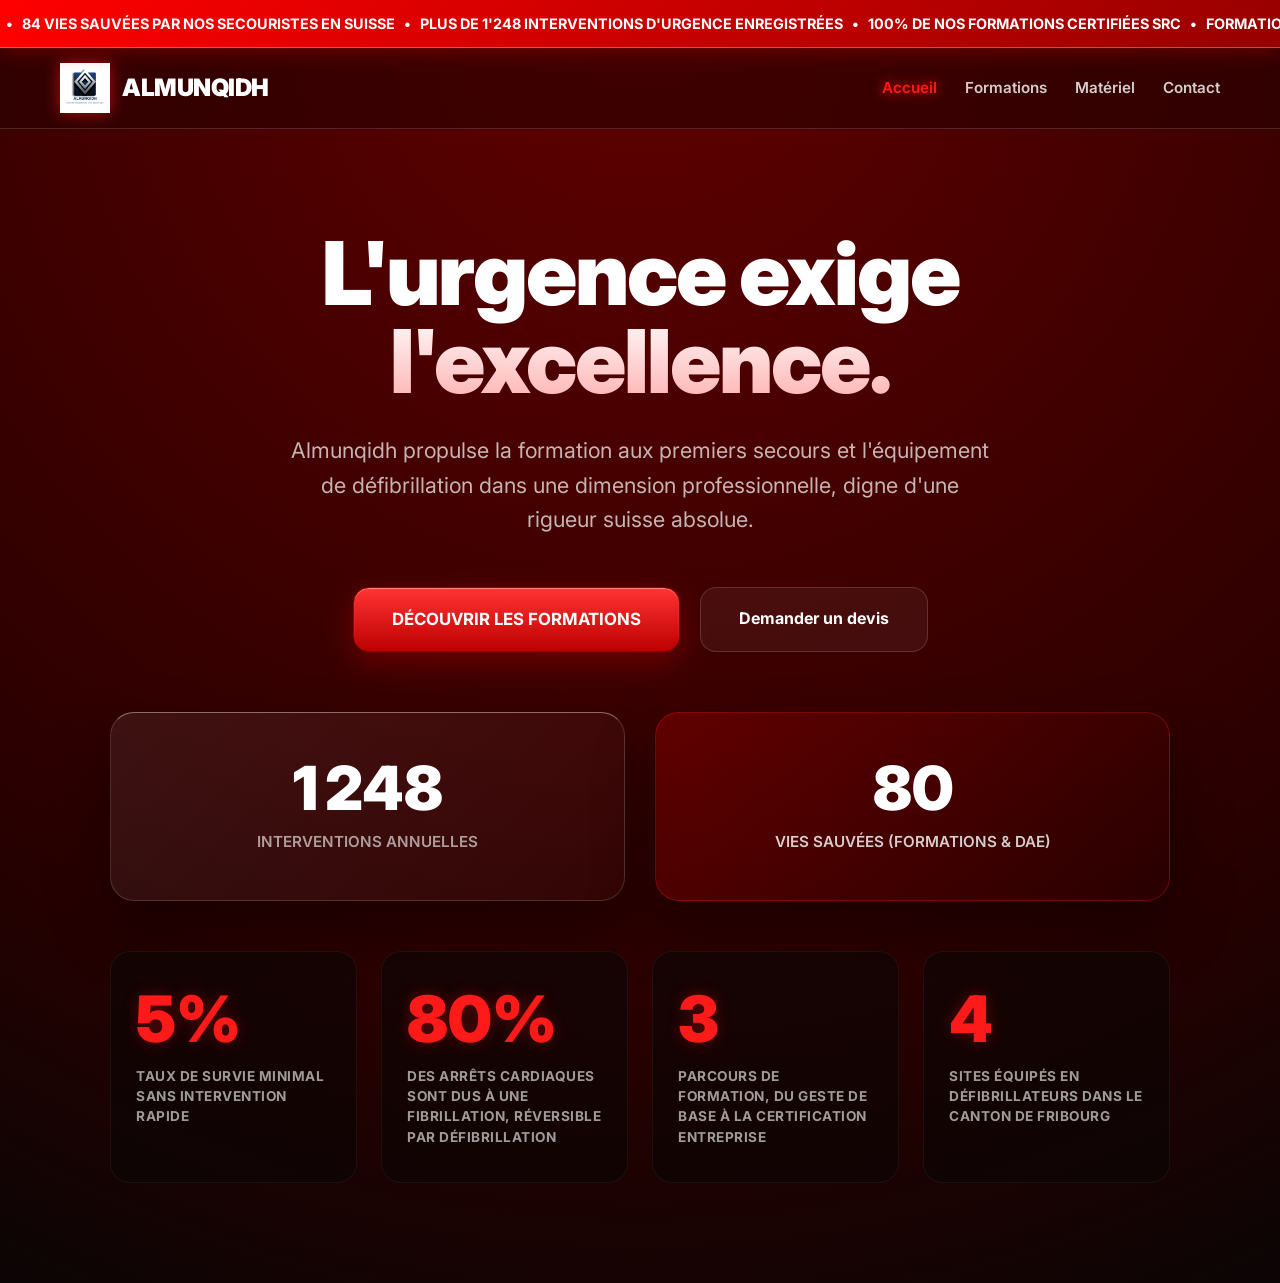
==== index.html @ 9008344b "Update index.html" ====
<!DOCTYPE html>
<html lang="fr">
<head>
    <meta charset="UTF-8">
    <meta name="viewport" content="width=device-width, initial-scale=1.0">
    <title>Almunqidh | Urgences & Premiers Secours Suisse</title>
    <style>
        @import url('https://fonts.googleapis.com/css2?family=Inter:wght@400;600;700;900&display=swap');
        
        :root { 
            --rouge-sang: #BC0000; 
            --rouge-brillant: #FF1A1A;
            --bordeaux-profond: #2A0000;
            --noir-obsidienne: #0B0505; 
            --blanc: #FFFFFF; 
            --glass-white: rgba(255, 255, 255, 0.08);
            --glass-border: rgba(255, 255, 255, 0.15);
            --radius: 24px;
        }
        
        * { box-sizing: border-box; margin: 0; padding: 0; }
        
        body { 
            font-family: 'Inter', sans-serif; 
            color: var(--blanc); 
            background: radial-gradient(circle at 50% 0%, #610000 0%, var(--bordeaux-profond) 70%, var(--noir-obsidienne) 100%);
            line-height: 1.6; 
            min-height: 100vh;
        }
        
        a { color: inherit; text-decoration: none; transition: all 0.3s ease; }
        
        /* 1. Bande Défilante */
        .news-banner { 
            background: linear-gradient(135deg, #FF0000 0%, #990000 50%, #FF0000 100%);
            background-size: 200% auto;
            animation: shine 4s linear infinite;
            color: white; 
            padding: 12px 0; 
            overflow: hidden; 
            white-space: nowrap; 
            font-weight: 700; 
            font-size: 0.9rem; 
            border-bottom: 1px solid rgba(255,255,255,0.3);
            box-shadow: 0 4px 20px rgba(188, 0, 0, 0.4);
            position: relative;
            z-index: 1000;
        }
        .marquee { display: inline-block; animation: marquee 25s linear infinite; }
        @keyframes marquee { 0% { transform: translate(0, 0); } 100% { transform: translate(-50%, 0); } }
        @keyframes shine { 0% { background-position: 0% 50%; } 50% { background-position: 100% 50%; } 100% { background-position: 0% 50%; } }

        /* 2. Barre de Navigation */
        .header { 
            background: rgba(42, 0, 0, 0.6); 
            backdrop-filter: blur(20px); 
            -webkit-backdrop-filter: blur(20px); 
            position: sticky; 
            top: 0; 
            z-index: 999; 
            border-bottom: 1px solid var(--glass-border); 
        }
        .nav-container { padding: 15px 20px; display: flex; justify-content: space-between; align-items: center; max-width: 1200px; margin: 0 auto; width: 100%; }
        .brand-link { display: flex; align-items: center; gap: 12px; }
        .logo-img { height: 50px; width: auto; object-fit: contain; filter: drop-shadow(0 0 8px rgba(255,26,26,0.6)); }
        .logo-text { font-weight: 900; font-size: 1.5rem; letter-spacing: -0.5px; }
        
        .nav-links { display: flex; align-items: center; }
        .nav-links a { margin-left: 28px; font-weight: 600; font-size: 0.95rem; color: rgba(255,255,255,0.8); }
        .nav-links a:hover { color: var(--rouge-brillant); text-shadow: 0 0 10px var(--rouge-brillant); }
        .active-link { color: var(--rouge-brillant) !important; text-shadow: 0 0 12px var(--rouge-brillant); }

        /* Hamburger Mobile */
        .hamburger { display: none; background: none; border: none; cursor: pointer; padding: 5px; z-index: 1001; }
        .hamburger span { display: block; width: 24px; height: 3px; background: var(--blanc); margin: 4px 0; transition: 0.3s; border-radius: 2px; }

        /* Menu Mobile */
        .mobile-menu { display: none; position: fixed; top: 0; left: 0; width: 100%; height: 100vh; background: linear-gradient(to bottom, var(--bordeaux-profond), var(--noir-obsidienne)); z-index: 998; padding: 140px 40px; flex-direction: column; gap: 28px; opacity: 0; transform: scale(0.95); transition: all 0.4s cubic-bezier(0.16, 1, 0.3, 1); }
        .mobile-menu.open { display: flex; opacity: 1; transform: scale(1); }
        .mobile-menu a { font-size: 2rem; font-weight: 800; }

        .hamburger.open span:nth-child(1) { transform: rotate(45deg) translate(5px, 5px); }
        .hamburger.open span:nth-child(2) { opacity: 0; }
        .hamburger.open span:nth-child(3) { transform: rotate(-45deg) translate(5px, -5px); }
        
        /* 3. Hero Section */
        .hero { text-align: center; padding: 100px 20px 60px 20px; max-width: 1200px; margin: 0 auto; }
        .hero h1 { font-size: clamp(3rem, 8vw, 5.5rem); font-weight: 900; line-height: 1; letter-spacing: -2px; margin-bottom: 28px; }
        .hero h1 span { background: linear-gradient(to bottom, #FFF, #FFAAAA); -webkit-background-clip: text; -webkit-text-fill-color: transparent; }
        .hero p { font-size: 1.35rem; color: rgba(255,255,255,0.7); max-width: 700px; margin: 0 auto 50px auto; }
        
        /* 4. Grille de données & d'impact */
        .stats-main { display: grid; grid-template-columns: repeat(auto-fit, minmax(280px, 1fr)); gap: 30px; max-width: 1100px; margin: 0 auto 50px auto; padding: 0 20px; }
        .stat-card-main { 
            background: linear-gradient(135deg, rgba(255,255,255,0.07) 0%, rgba(255,255,255,0.02) 100%);
            border: 1px solid var(--glass-border); border-top: 1px solid rgba(255,255,255,0.4);
            padding: 45px; border-radius: var(--radius); text-align: center; box-shadow: 0 30px 60px rgba(0,0,0,0.4);
        }
        .card-alert { background: linear-gradient(135deg, rgba(188,0,0,0.3) 0%, rgba(42,0,0,0.4) 100%); border-color: rgba(255,26,26,0.3); }
        .stat-card-main h3 { font-size: 3.8rem; font-weight: 900; line-height: 1; margin-bottom: 12px; }

        /* 5. NOUVELLE GRILLE SCIENTIFIQUE (Inspirée de ta capture d'écran) */
        .data-grid-section { max-width: 1100px; margin: 0 auto 100px auto; padding: 0 20px; }
        .data-grid { display: grid; grid-template-columns: repeat(auto-fit, minmax(220px, 1fr)); gap: 24px; }
        .data-card { 
            background: rgba(11, 5, 5, 0.6); border: 1px solid rgba(255, 255, 255, 0.05); 
            padding: 35px 25px; border-radius: 20px; transition: transform 0.3s ease;
        }
        .data-card:hover { transform: translateY(-4px); border-color: rgba(188, 0, 0, 0.3); }
        .data-num { font-size: 4rem; font-weight: 900; color: var(--rouge-brillant); line-height: 1; margin-bottom: 15px; text-shadow: 0 0 15px rgba(255,26,26,0.3); }
        .data-desc { font-size: 0.85rem; font-weight: 700; color: rgba(255,255,255,0.6); text-transform: uppercase; letter-spacing: 0.5px; line-height: 1.5; }

        /* 6. Boutons */
        .btn-group { display: flex; gap: 20px; justify-content: center; flex-wrap: wrap; }
        .cta-btn { 
            background: linear-gradient(180deg, #FF3333 0%, #BD0000 100%);
            color: white; padding: 18px 38px; border-radius: 16px; font-weight: 700; font-size: 1.05rem;
            box-shadow: 0 10px 30px rgba(188,0,0,0.4), inset 0 1px 1px rgba(255,255,255,0.4); border: 1px solid #990000; text-transform: uppercase;
        }
        .cta-btn:hover { transform: translateY(-3px); box-shadow: 0 15px 40px rgba(255,26,26,0.6); filter: brightness(1.1); }
        .secondary-btn { background: rgba(255, 255, 255, 0.05); color: var(--blanc); padding: 18px 38px; border-radius: 16px; font-weight: 700; border: 1px solid var(--glass-border); }
        .secondary-btn:hover { background: rgba(255,255,255,0.15); transform: translateY(-3px); }

        @media (max-width: 768px) {
            .nav-links { display: none; } .hamburger { display: block; }
            .stats-main { grid-template-columns: 1fr; } .data-grid { grid-template-columns: 1fr; }
        }
    </style>
</head>
<body>

    <div class="news-banner">
        <div class="marquee">
            &nbsp; • &nbsp; 84 VIES SAUVÉES PAR NOS SECOURISTES EN SUISSE &nbsp; • &nbsp; PLUS DE 1'248 INTERVENTIONS D'URGENCE ENREGISTRÉES &nbsp; • &nbsp; 100% DE NOS FORMATIONS CERTIFIÉES SRC &nbsp; • &nbsp; FORMATIONS ENTREPRISES SUR-MESURE &nbsp; • &nbsp; 
        </div>
    </div>

    <header class="header">
        <div class="nav-container">
            <a href="index.html" class="brand-link">
                <img src="logo.png" alt="Logo Almunqidh" class="logo-img">
                <span class="logo-text">ALMUNQIDH</span>
            </a>
            <nav class="nav-links">
                <a href="index.html" class="active-link">Accueil</a>
                <a href="formations.html">Formations</a>
                <a href="materiel.html">Matériel</a>
                <a href="contact.html">Contact</a>
            </nav>
            <button class="hamburger" id="hamburger-btn"><span></span><span></span><span></span></button>
        </div>
    </header>

    <div class="mobile-menu" id="mobile-menu-container">
        <a href="index.html" class="active-link">Accueil</a>
        <a href="formations.html">Formations</a>
        <a href="materiel.html">Matériel</a>
        <a href="contact.html">Contact</a>
    </div>

    <main>
        <section class="hero">
            <h1>L'urgence exige<br><span>l'excellence.</span></h1>
            <p>Almunqidh propulse la formation aux premiers secours et l'équipement de défibrillation dans une dimension professionnelle, digne d'une rigueur suisse absolue.</p>
            <div class="btn-group">
                <a href="formations.html" class="cta-btn">Découvrir les formations</a>
                <a href="contact.html" class="secondary-btn">Demander un devis</a>
            </div>
        </section>

        <!-- COMPTEURS DYNAMIQUE -->
        <section class="stats-main">
            <div class="stat-card-main">
                <h3 id="accidents">0</h3>
                <p style="color: rgba(255,255,255,0.6); font-size: 0.95rem; font-weight: 600; text-transform: uppercase;">Interventions annuelles</p>
            </div>
            <div class="stat-card-main card-alert">
                <h3 id="vies">0</h3>
                <p style="color: rgba(255,255,255,0.8); font-size: 0.95rem; font-weight: 600; text-transform: uppercase;">Vies sauvées (Formations & DAE)</p>
            </div>
        </section>

        <!-- LE BLOC ISSU DE TA CAPTURE (STATISTIQUES CHOC MÉDICALES) -->
        <section class="data-grid-section">
            <div class="data-grid">
                <div class="data-card">
                    <div class="data-num">5%</div>
                    <div class="data-desc">Taux de survie minimal sans intervention rapide</div>
                </div>
                <div class="data-card">
                    <div class="data-num">80%</div>
                    <div class="data-desc">Des arrêts cardiaques sont dus à une fibrillation, réversible par défibrillation</div>
                </div>
                <div class="data-card">
                    <div class="data-num">3</div>
                    <div class="data-desc">Parcours de formation, du geste de base à la certification entreprise</div>
                </div>
                <div class="data-card">
                    <div class="data-num">4</div>
                    <div class="data-desc">Sites équipés en défibrillateurs dans le canton de Fribourg</div>
                </div>
            </div>
        </section>
    </main>

    <script>
        const hamburgerBtn = document.getElementById('hamburger-btn');
        const mobileMenu = document.getElementById('mobile-menu-container');
        hamburgerBtn.addEventListener('click', () => {
            hamburgerBtn.classList.toggle('open'); mobileMenu.classList.toggle('open');
        });

        function animer(id, max) {
            let n = 0; let el = document.getElementById(id);
            let interval = setInterval(() => {
                n += Math.max(1, Math.floor(max / 40));
                if(n >= max) { n = max; clearInterval(interval); }
                el.innerText = n.toLocaleString('fr-CH');
            }, 35);
        }
        window.addEventListener('load', () => { animer('accidents', 1248); animer('vies', 84); });
    </script>
</body>
</html>
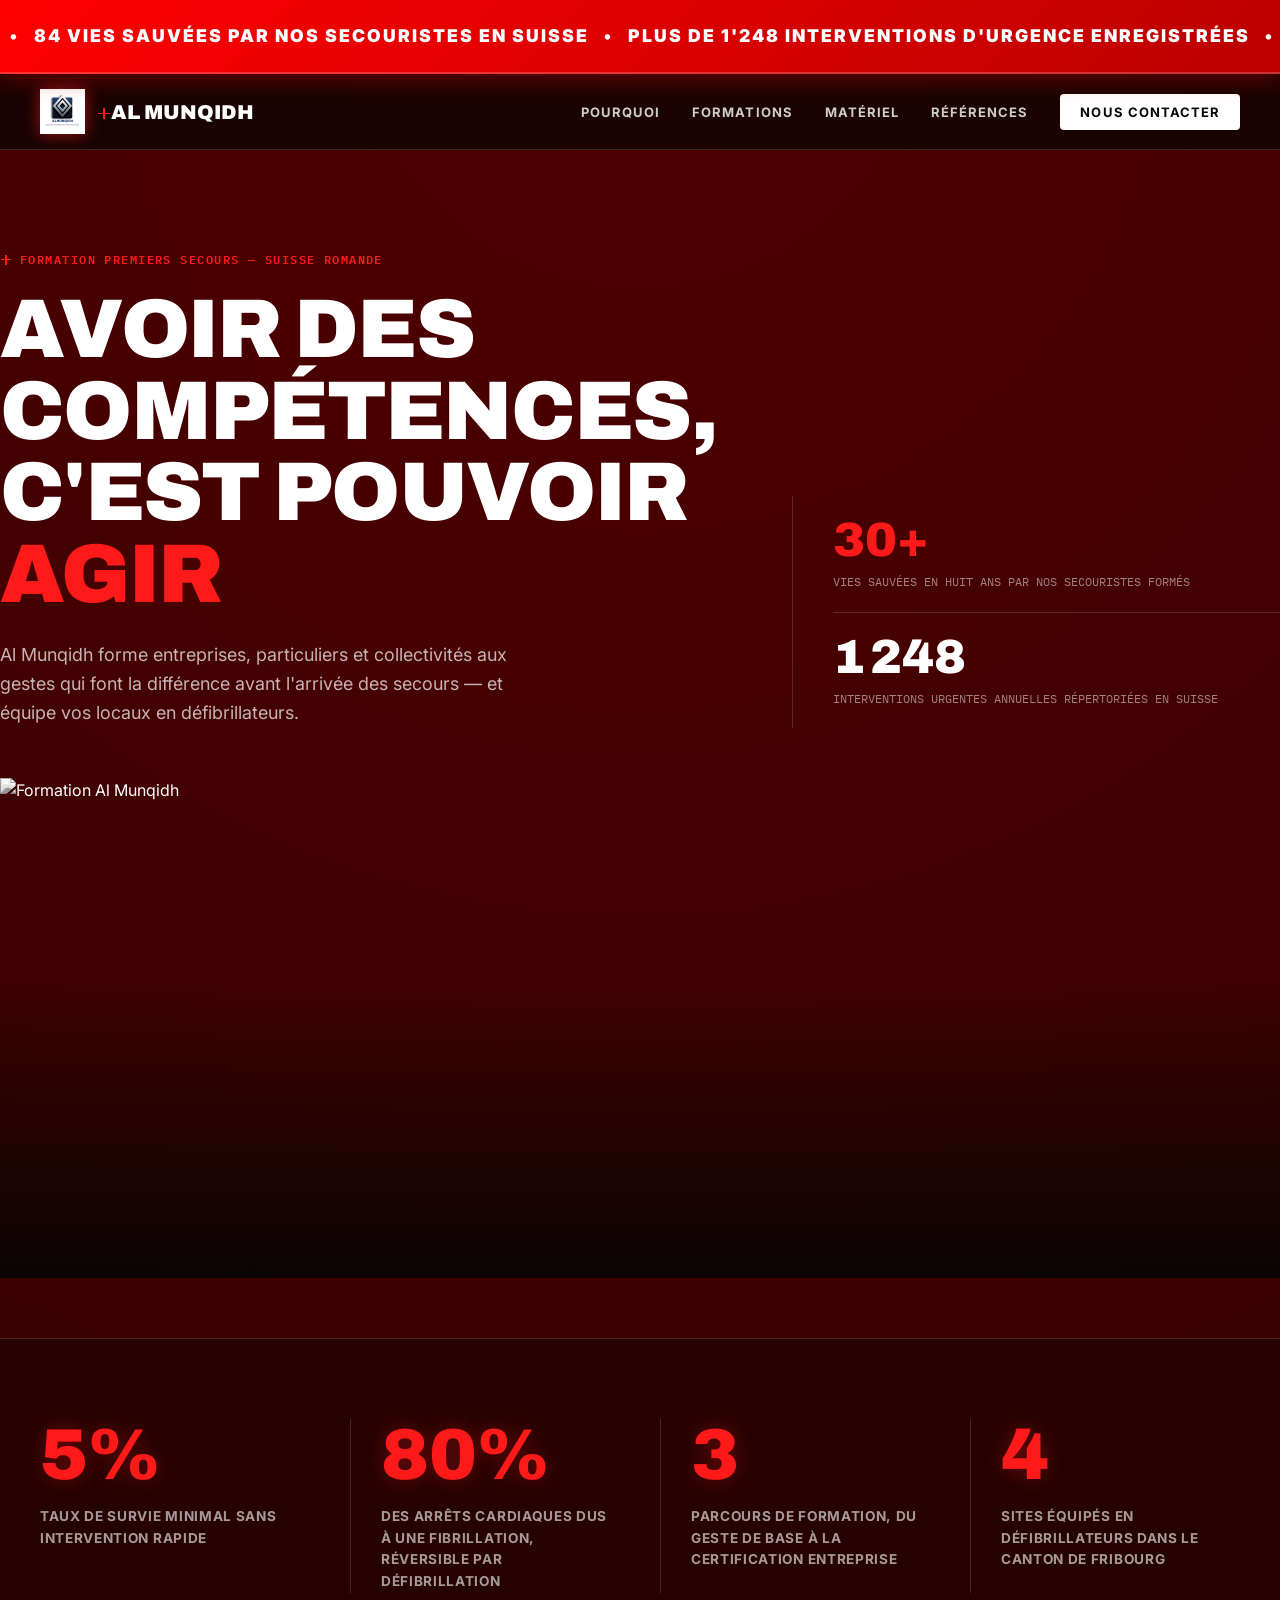
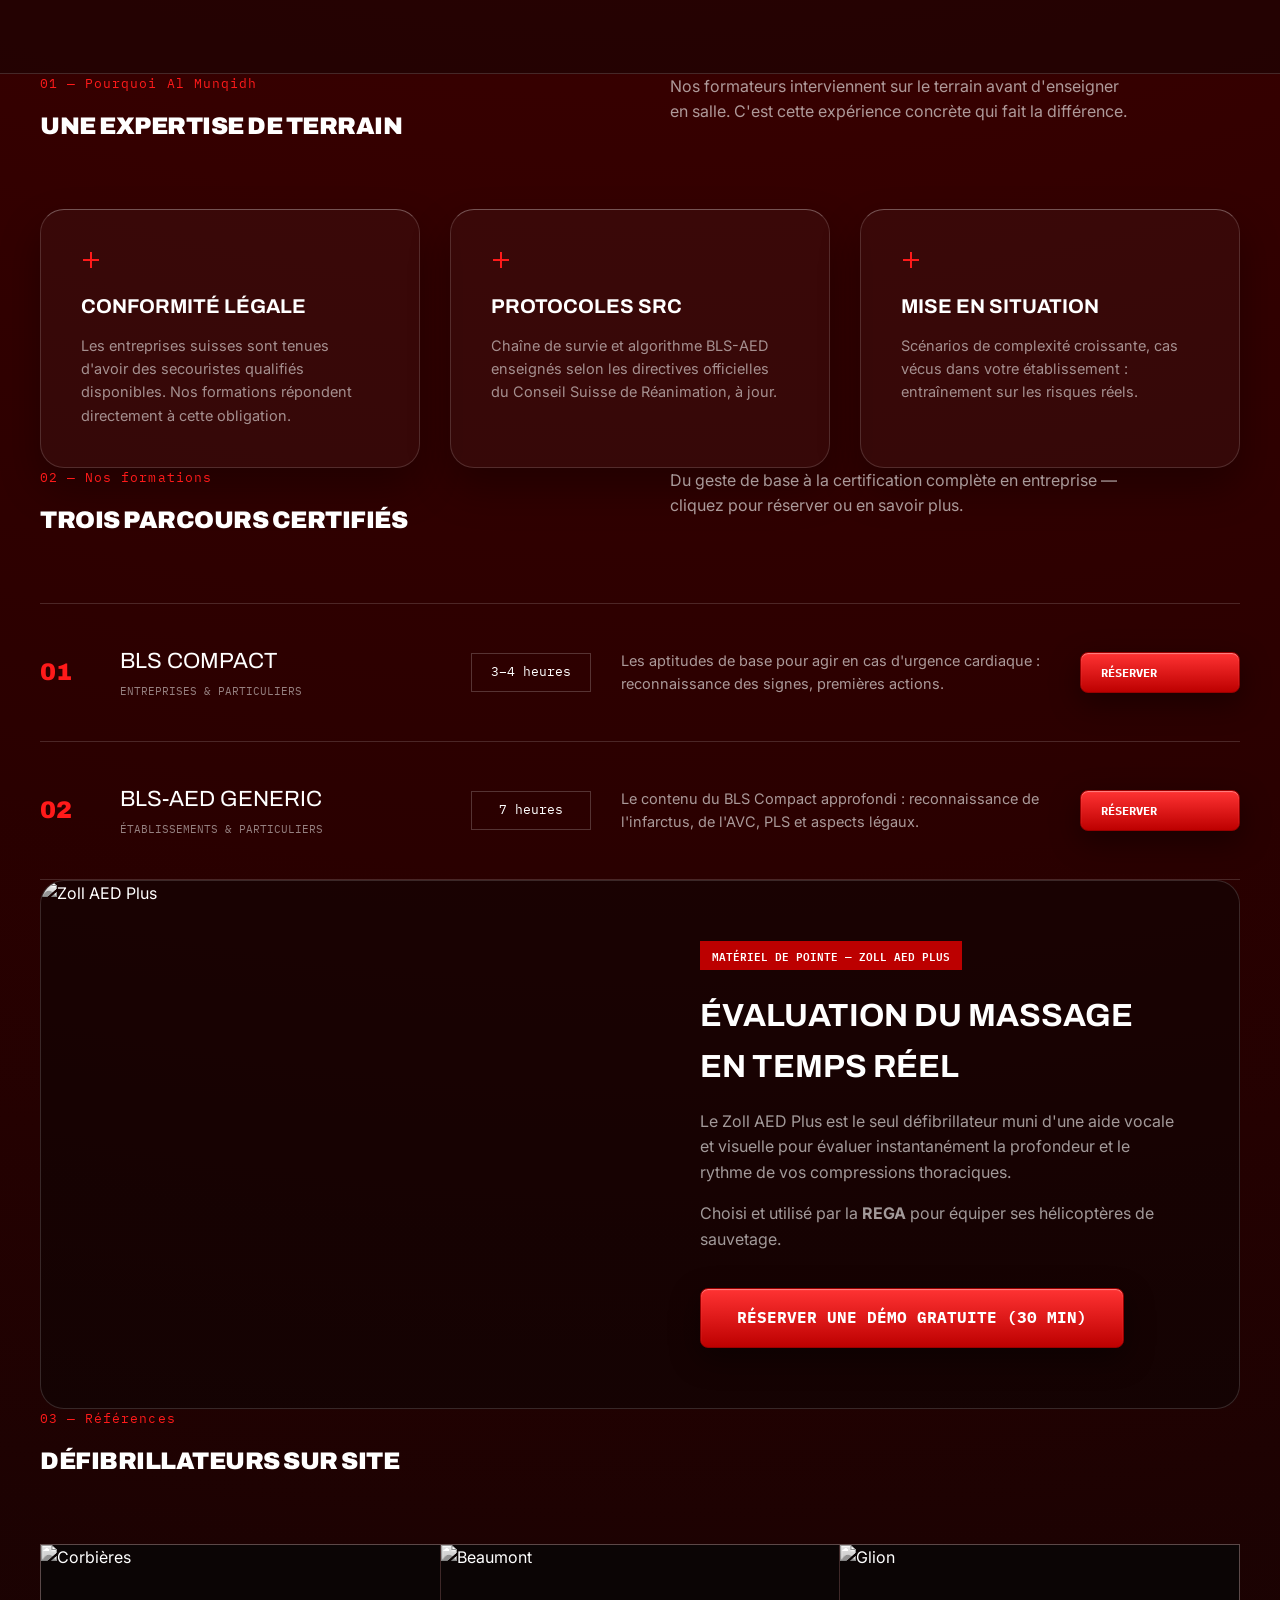
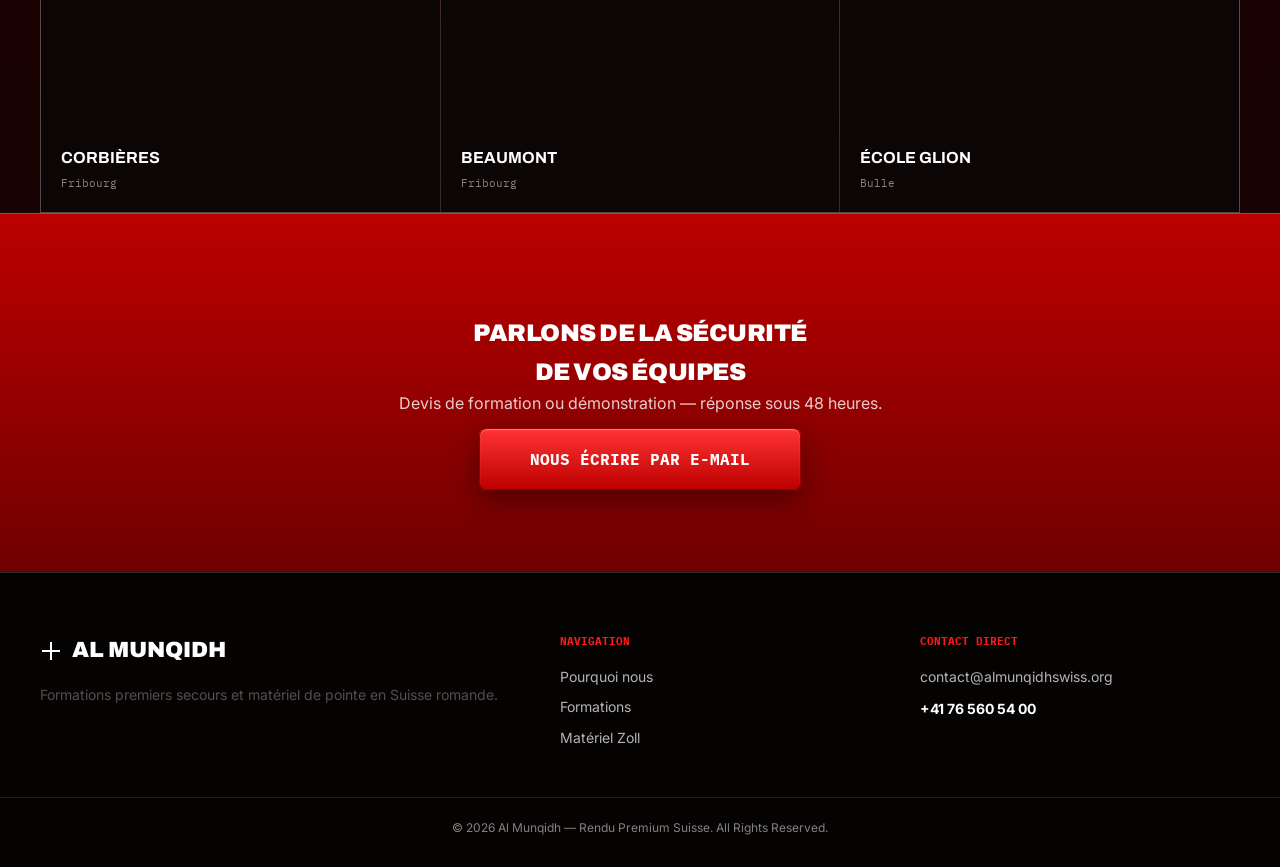
==== commit 33814070: "Update index.html" ====
--- a/index.html
+++ b/index.html
@@ -3,9 +3,9 @@
 <head>
     <meta charset="UTF-8">
     <meta name="viewport" content="width=device-width, initial-scale=1.0">
-    <title>Almunqidh | Urgences & Premiers Secours Suisse</title>
+    <title>AL MUNQIDH — Urgences & Premiers Secours Suisse</title>
     <style>
-        @import url('https://fonts.googleapis.com/css2?family=Inter:wght@400;600;700;900&display=swap');
+        @import url('https://fonts.googleapis.com/css2?family=Archivo:wght@700;900&family=Inter:wght@400;500;600;700;800&family=IBM+Plex+Mono:wght@400;500;600&display=swap');
         
         :root { 
             --rouge-sang: #BC0000; 
@@ -13,183 +13,255 @@
             --bordeaux-profond: #2A0000;
             --noir-obsidienne: #0B0505; 
             --blanc: #FFFFFF; 
-            --glass-white: rgba(255, 255, 255, 0.08);
+            --gris-metal: #F5F5F7;
             --glass-border: rgba(255, 255, 255, 0.15);
             --radius: 24px;
         }
         
         * { box-sizing: border-box; margin: 0; padding: 0; }
+        html { scroll-behavior: smooth; }
         
         body { 
             font-family: 'Inter', sans-serif; 
             color: var(--blanc); 
-            background: radial-gradient(circle at 50% 0%, #610000 0%, var(--bordeaux-profond) 70%, var(--noir-obsidienne) 100%);
+            background: radial-gradient(circle at 50% 0%, #500000 0%, var(--bordeaux-profond) 60%, var(--noir-obsidienne) 100%);
             line-height: 1.6; 
             min-height: 100vh;
+            -webkit-font-smoothing: antialiased;
         }
         
         a { color: inherit; text-decoration: none; transition: all 0.3s ease; }
-        
-        /* 1. Bande Défilante */
+        .mono { font-family: 'IBM Plex Mono', monospace; }
+        .display { font-family: 'Archivo', sans-serif; font-weight: 900; text-transform: uppercase; letter-spacing: -0.02em; }
+        
+        .cross { display: inline-block; position: relative; width: 1em; height: 1em; vertical-align: middle; }
+        .cross::before, .cross::after { content: ''; position: absolute; background: currentColor; }
+        .cross::before { left: 44%; top: 10%; width: 12%; height: 80%; }
+        .cross::after { top: 44%; left: 10%; height: 12%; width: 80%; }
+
+        /* 1. Grande Bande News Défilante Chrome */
         .news-banner { 
-            background: linear-gradient(135deg, #FF0000 0%, #990000 50%, #FF0000 100%);
+            background: linear-gradient(135deg, #FF0000 0%, var(--rouge-sang) 50%, #FF0000 100%);
             background-size: 200% auto;
             animation: shine 4s linear infinite;
             color: white; 
-            padding: 12px 0; 
+            padding: 22px 0; 
             overflow: hidden; 
             white-space: nowrap; 
-            font-weight: 700; 
-            font-size: 0.9rem; 
-            border-bottom: 1px solid rgba(255,255,255,0.3);
-            box-shadow: 0 4px 20px rgba(188, 0, 0, 0.4);
+            font-weight: 900; 
+            font-size: 1.1rem; 
+            text-transform: uppercase;
+            letter-spacing: 2px;
+            border-bottom: 2px solid rgba(255,255,255,0.2);
+            box-shadow: 0 4px 25px rgba(188, 0, 0, 0.5);
             position: relative;
             z-index: 1000;
         }
-        .marquee { display: inline-block; animation: marquee 25s linear infinite; }
+        .marquee { display: inline-block; animation: marquee 30s linear infinite; }
         @keyframes marquee { 0% { transform: translate(0, 0); } 100% { transform: translate(-50%, 0); } }
         @keyframes shine { 0% { background-position: 0% 50%; } 50% { background-position: 100% 50%; } 100% { background-position: 0% 50%; } }
 
-        /* 2. Barre de Navigation */
+        /* 2. Barre de Navigation Vitrifiée */
         .header { 
-            background: rgba(42, 0, 0, 0.6); 
-            backdrop-filter: blur(20px); 
-            -webkit-backdrop-filter: blur(20px); 
-            position: sticky; 
-            top: 0; 
-            z-index: 999; 
+            background: rgba(11, 5, 5, 0.75); 
+            backdrop-filter: blur(20px); -webkit-backdrop-filter: blur(20px); 
+            position: sticky; top: 0; z-index: 999; 
             border-bottom: 1px solid var(--glass-border); 
         }
-        .nav-container { padding: 15px 20px; display: flex; justify-content: space-between; align-items: center; max-width: 1200px; margin: 0 auto; width: 100%; }
-        .brand-link { display: flex; align-items: center; gap: 12px; }
-        .logo-img { height: 50px; width: auto; object-fit: contain; filter: drop-shadow(0 0 8px rgba(255,26,26,0.6)); }
-        .logo-text { font-weight: 900; font-size: 1.5rem; letter-spacing: -0.5px; }
-        
-        .nav-links { display: flex; align-items: center; }
-        .nav-links a { margin-left: 28px; font-weight: 600; font-size: 0.95rem; color: rgba(255,255,255,0.8); }
+        .nav-container { padding: 15px 40px; display: flex; justify-content: space-between; align-items: center; max-width: 1280px; margin: 0 auto; width: 100%; }
+        
+        .brand-link { display: flex; align-items: center; gap: 12px; font-family: 'Archivo'; font-weight: 900; font-size: 20px; text-transform: uppercase; }
+        .logo-img { height: 45px; width: auto; filter: drop-shadow(0 0 8px rgba(255,26,26,0.6)); }
+        .brand-link .cross { color: var(--rouge-brillant); font-size: 14px; }
+        
+        .nav-links { display: flex; align-items: center; list-style: none; gap: 32px; }
+        .nav-links a { font-size: 13px; font-weight: 700; text-transform: uppercase; letter-spacing: 0.08em; color: rgba(255,255,255,0.8); }
         .nav-links a:hover { color: var(--rouge-brillant); text-shadow: 0 0 10px var(--rouge-brillant); }
-        .active-link { color: var(--rouge-brillant) !important; text-shadow: 0 0 12px var(--rouge-brillant); }
-
-        /* Hamburger Mobile */
+        .nav-cta { background: var(--blanc); color: var(--noir-obsidienne) !important; padding: 10px 20px; border-radius: 4px; }
+        .nav-cta:hover { background: var(--rouge-brillant) !important; color: var(--blanc) !important; }
+
+        /* Hamburger */
         .hamburger { display: none; background: none; border: none; cursor: pointer; padding: 5px; z-index: 1001; }
-        .hamburger span { display: block; width: 24px; height: 3px; background: var(--blanc); margin: 4px 0; transition: 0.3s; border-radius: 2px; }
+        .hamburger span { display: block; width: 24px; height: 2px; background: var(--blanc); margin: 5px 0; transition: 0.3s; }
 
         /* Menu Mobile */
-        .mobile-menu { display: none; position: fixed; top: 0; left: 0; width: 100%; height: 100vh; background: linear-gradient(to bottom, var(--bordeaux-profond), var(--noir-obsidienne)); z-index: 998; padding: 140px 40px; flex-direction: column; gap: 28px; opacity: 0; transform: scale(0.95); transition: all 0.4s cubic-bezier(0.16, 1, 0.3, 1); }
+        .mobile-menu { display: none; position: fixed; top: 0; left: 0; width: 100%; height: 100vh; background: linear-gradient(to bottom, var(--bordeaux-profond), var(--noir-obsidienne)); z-index: 998; padding: 140px 40px; flex-direction: column; gap: 28px; opacity: 0; transform: scale(0.95); transition: all 0.4s ease; }
         .mobile-menu.open { display: flex; opacity: 1; transform: scale(1); }
-        .mobile-menu a { font-size: 2rem; font-weight: 800; }
+        .mobile-menu a { font-size: 1.8rem; font-weight: 800; text-transform: uppercase; }
 
         .hamburger.open span:nth-child(1) { transform: rotate(45deg) translate(5px, 5px); }
         .hamburger.open span:nth-child(2) { opacity: 0; }
         .hamburger.open span:nth-child(3) { transform: rotate(-45deg) translate(5px, -5px); }
         
-        /* 3. Hero Section */
-        .hero { text-align: center; padding: 100px 20px 60px 20px; max-width: 1200px; margin: 0 auto; }
-        .hero h1 { font-size: clamp(3rem, 8vw, 5.5rem); font-weight: 900; line-height: 1; letter-spacing: -2px; margin-bottom: 28px; }
-        .hero h1 span { background: linear-gradient(to bottom, #FFF, #FFAAAA); -webkit-background-clip: text; -webkit-text-fill-color: transparent; }
-        .hero p { font-size: 1.35rem; color: rgba(255,255,255,0.7); max-width: 700px; margin: 0 auto 50px auto; }
-        
-        /* 4. Grille de données & d'impact */
-        .stats-main { display: grid; grid-template-columns: repeat(auto-fit, minmax(280px, 1fr)); gap: 30px; max-width: 1100px; margin: 0 auto 50px auto; padding: 0 20px; }
-        .stat-card-main { 
-            background: linear-gradient(135deg, rgba(255,255,255,0.07) 0%, rgba(255,255,255,0.02) 100%);
-            border: 1px solid var(--glass-border); border-top: 1px solid rgba(255,255,255,0.4);
-            padding: 45px; border-radius: var(--radius); text-align: center; box-shadow: 0 30px 60px rgba(0,0,0,0.4);
-        }
-        .card-alert { background: linear-gradient(135deg, rgba(188,0,0,0.3) 0%, rgba(42,0,0,0.4) 100%); border-color: rgba(255,26,26,0.3); }
-        .stat-card-main h3 { font-size: 3.8rem; font-weight: 900; line-height: 1; margin-bottom: 12px; }
-
-        /* 5. NOUVELLE GRILLE SCIENTIFIQUE (Inspirée de ta capture d'écran) */
-        .data-grid-section { max-width: 1100px; margin: 0 auto 100px auto; padding: 0 20px; }
-        .data-grid { display: grid; grid-template-columns: repeat(auto-fit, minmax(220px, 1fr)); gap: 24px; }
-        .data-card { 
-            background: rgba(11, 5, 5, 0.6); border: 1px solid rgba(255, 255, 255, 0.05); 
-            padding: 35px 25px; border-radius: 20px; transition: transform 0.3s ease;
-        }
-        .data-card:hover { transform: translateY(-4px); border-color: rgba(188, 0, 0, 0.3); }
-        .data-num { font-size: 4rem; font-weight: 900; color: var(--rouge-brillant); line-height: 1; margin-bottom: 15px; text-shadow: 0 0 15px rgba(255,26,26,0.3); }
-        .data-desc { font-size: 0.85rem; font-weight: 700; color: rgba(255,255,255,0.6); text-transform: uppercase; letter-spacing: 0.5px; line-height: 1.5; }
-
-        /* 6. Boutons */
-        .btn-group { display: flex; gap: 20px; justify-content: center; flex-wrap: wrap; }
-        .cta-btn { 
-            background: linear-gradient(180deg, #FF3333 0%, #BD0000 100%);
-            color: white; padding: 18px 38px; border-radius: 16px; font-weight: 700; font-size: 1.05rem;
-            box-shadow: 0 10px 30px rgba(188,0,0,0.4), inset 0 1px 1px rgba(255,255,255,0.4); border: 1px solid #990000; text-transform: uppercase;
-        }
-        .cta-btn:hover { transform: translateY(-3px); box-shadow: 0 15px 40px rgba(255,26,26,0.6); filter: brightness(1.1); }
-        .secondary-btn { background: rgba(255, 255, 255, 0.05); color: var(--blanc); padding: 18px 38px; border-radius: 16px; font-weight: 700; border: 1px solid var(--glass-border); }
-        .secondary-btn:hover { background: rgba(255,255,255,0.15); transform: translateY(-3px); }
-
-        @media (max-width: 768px) {
+        /* 3. Hero Section Split & Éclatant */
+        .wrap { max-width: 1280px; margin: 0 auto; padding: 0 40px; }
+        .hero { padding: 100px 0 60px 0; }
+        .hero-grid { display: grid; grid-template-columns: 1.5fr 1fr; gap: 60px; align-items: end; }
+        .eyebrow { font-family: 'IBM Plex Mono'; font-size: 12px; letter-spacing: 0.12em; text-transform: uppercase; color: var(--rouge-brillant); display: flex; align-items: center; gap: 8px; margin-bottom: 20px; font-weight: 600; }
+        .hero h1 { font-size: clamp(40px, 6.5vw, 84px); line-height: 0.98; margin-bottom: 26px; }
+        .hero-lede { max-width: 540px; font-size: 18px; color: rgba(255,255,255,0.7); }
+        
+        .hero-side { border-left: 1px solid rgba(255,255,255,0.15); padding-left: 40px; }
+        .stat-block { padding: 20px 0; }
+        .stat-block + .stat-block { border-top: 1px solid rgba(255,255,255,0.15); }
+        .stat-num { font-family: 'Archivo'; font-weight: 900; font-size: 48px; line-height: 1; color: var(--blanc); }
+        .stat-label { font-family: 'IBM Plex Mono'; font-size: 12px; color: rgba(255,255,255,0.5); text-transform: uppercase; margin-top: 8px; }
+
+        /* Image Hero monochrome à fort contraste */
+        .hero-media { position: relative; margin-top: 50px; }
+        .hero-media img { width: 100%; height: 500px; object-fit: cover; filter: grayscale(100%) contrast(1.15); display: block; }
+        .hero-media::after { content: ''; position: absolute; inset: 0; background: linear-gradient(180deg, transparent 40%, var(--noir-obsidienne) 100%); }
+
+        /* 4. Tableau de bord Data à 4 Grilles (Ton image fétiche) */
+        .data-strip { background: rgba(11, 5, 5, 0.4); border-top: 1px solid var(--glass-border); border-bottom: 1px solid var(--glass-border); padding: 80px 0; }
+        .data-grid { display: grid; grid-template-columns: repeat(auto-fit, minmax(220px, 1fr)); gap: 40px; }
+        .data-card { border-left: 1px solid rgba(255,255,255,0.15); padding-left: 30px; }
+        .data-card:first-child { border-left: none; padding-left: 0; }
+        .data-num { font-family: 'Archivo'; font-size: 4.5rem; font-weight: 900; color: var(--rouge-brillant); line-height: 1; margin-bottom: 15px; text-shadow: 0 0 20px rgba(255,26,26,0.3); }
+        .data-desc { font-size: 0.85rem; font-weight: 700; color: rgba(255,255,255,0.6); text-transform: uppercase; letter-spacing: 0.05em; }
+
+        /* 5. Sections Générales Scaffolds */
+        section { padding: 120px 0; }
+        .section-head { display: grid; grid-template-columns: 1fr 1fr; gap: 60px; margin-bottom: 64px; }
+        .section-num { font-family: 'IBM Plex Mono'; font-size: 13px; color: var(--rouge-brillant); letter-spacing: 0.08em; margin-bottom: 12px; }
+        .section-desc { color: rgba(255,255,255,0.6); max-width: 460px; }
+
+        /* Cartes Pourquoi */
+        .cards { display: grid; grid-template-columns: repeat(auto-fit, minmax(300px, 1fr)); gap: 30px; }
+        .card { 
+            background: rgba(255,255,255,0.03); border: 1px solid var(--glass-border); 
+            border-top: 1px solid rgba(255,255,255,0.3); padding: 40px; border-radius: var(--radius);
+            box-shadow: 0 20px 40px rgba(0,0,0,0.3); transition: 0.3s;
+        }
+        .card:hover { transform: translateY(-5px); border-color: var(--rouge-brillant); }
+        .card .cross { color: var(--rouge-brillant); font-size: 20px; margin-bottom: 20px; }
+        .card h3 { font-family: 'Archivo'; font-size: 20px; text-transform: uppercase; margin-bottom: 12px; }
+        .card p { color: rgba(255,255,255,0.55); font-size: 14.5px; }
+
+        /* Formations Mises en bouche structurées */
+        .formation-row { display: grid; grid-template-columns: 50px 1.5fr 120px 2fr 160px; gap: 30px; padding: 40px 0; border-top: 1px solid rgba(255,255,255,0.15); align-items: center; }
+        .formation-row:last-child { border-bottom: 1px solid rgba(255,255,255,0.15); }
+        .f-num { font-family: 'Archivo'; font-weight: 900; font-size: 24px; color: var(--rouge-brillant); }
+        .f-name { font-family: 'Archivo'; font-size: 22px; text-transform: uppercase; margin-bottom: 4px; }
+        .f-audience { font-family: 'IBM Plex Mono'; font-size: 11px; color: rgba(255,255,255,0.5); text-transform: uppercase; }
+        .f-duration { font-family: 'IBM Plex Mono'; font-size: 13px; border: 1px solid rgba(255,255,255,0.2); padding: 8px 12px; text-align: center; }
+        .f-desc { color: rgba(255,255,255,0.6); font-size: 14.5px; }
+
+        /* Matériel avec brillance */
+        .materiel-grid { display: grid; grid-template-columns: 1fr 1fr; border: 1px solid var(--glass-border); border-radius: var(--radius); overflow: hidden; background: rgba(11,5,5,0.5); }
+        .materiel-media img { width: 100%; height: 100%; object-fit: cover; filter: grayscale(100%) contrast(1.1); }
+        .materiel-copy { padding: 60px; display: flex; flex-direction: column; justify-content: center; }
+        .tag-red { display: inline-block; background: var(--rouge-sang); padding: 6px 12px; font-family: 'IBM Plex Mono'; font-size: 11px; text-transform: uppercase; margin-bottom: 20px; width: fit-content; font-weight: 600; }
+        .materiel-copy h3 { font-family: 'Archivo'; font-size: 32px; text-transform: uppercase; margin-bottom: 16px; }
+        .materiel-copy p { color: rgba(255,255,255,0.6); margin-bottom: 16px; }
+
+        /* Références Galerie */
+        .sites-grid { display: grid; grid-template-columns: repeat(auto-fit, minmax(240px, 1fr)); gap: 1px; background: rgba(255,255,255,0.15); border: 1px solid rgba(255,255,255,0.15); }
+        .site { background: var(--noir-obsidienne); }
+        .site-img { height: 180px; overflow: hidden; }
+        .site-img img { width: 100%; height: 100%; object-fit: cover; filter: grayscale(100%); transition: 0.5s; }
+        .site:hover .site-img img { filter: grayscale(0%); transform: scale(1.05); }
+        .site-info { padding: 20px; }
+        .site-info .place { font-family: 'Archivo'; font-weight: 700; text-transform: uppercase; }
+        .site-info .canton { font-family: 'IBM Plex Mono'; font-size: 11px; color: rgba(255,255,255,0.5); margin-top: 4px; }
+
+        /* 6. Bouton de contact Chrome */
+        .cta-band { background: linear-gradient(180deg, var(--rouge-sang) 0%, #700000 100%); padding: 100px 0; text-align: center; border-top: 1px solid rgba(255,255,255,0.3); }
+        .btn-solid { 
+            background: linear-gradient(180deg, #FF3333 0%, #BD0000 100%); color: white; padding: 16px 36px; 
+            border-radius: 8px; font-family: 'IBM Plex Mono'; font-weight: 700; text-transform: uppercase;
+            box-shadow: 0 10px 30px rgba(0,0,0,0.4), inset 0 1px 1px rgba(255,255,255,0.4); border: 1px solid #990000;
+        }
+        .btn-solid:hover { box-shadow: 0 15px 40px rgba(255,26,26,0.6); filter: brightness(1.1); transform: translateY(-2px); }
+
+        footer { background: #050202; padding: 60px 0 30px; border-top: 1px solid var(--glass-border); color: rgba(255,255,255,0.5); font-size: 14px; }
+        .footer-grid { display: grid; grid-template-columns: 1.5fr 1fr 1fr; gap: 40px; margin-bottom: 40px; }
+        .footer-logo { font-family: 'Archivo'; font-weight: 900; text-transform: uppercase; font-size: 22px; color: white; display: flex; align-items: center; gap: 10px; }
+        .footer-col h5 { font-family: 'IBM Plex Mono'; font-size: 11px; color: var(--rouge-brillant); text-transform: uppercase; margin-bottom: 15px; }
+        .footer-col a { display: block; color: rgba(255,255,255,0.7); margin-bottom: 8px; }
+        .footer-col a:hover { color: var(--rouge-brillant); }
+
+        @media (max-width: 900px) {
+            .wrap { padding: 0 24px; }
             .nav-links { display: none; } .hamburger { display: block; }
-            .stats-main { grid-template-columns: 1fr; } .data-grid { grid-template-columns: 1fr; }
+            .hero-grid, .section-head, .formation-row, .materiel-grid, .footer-grid { grid-template-columns: 1fr; gap: 30px; }
+            .hero-side { border-left: none; padding-left: 0; border-top: 1px solid rgba(255,255,255,0.15); padding-top: 20px; }
+            .data-grid { grid-template-columns: 1fr 1fr; }
+            .data-card { border-left: none; }
         }
     </style>
 </head>
 <body>
 
+    <!-- 1. GRANDE BANDE DE NEWS AMÉRICAINE GLOSSY -->
     <div class="news-banner">
         <div class="marquee">
-            &nbsp; • &nbsp; 84 VIES SAUVÉES PAR NOS SECOURISTES EN SUISSE &nbsp; • &nbsp; PLUS DE 1'248 INTERVENTIONS D'URGENCE ENREGISTRÉES &nbsp; • &nbsp; 100% DE NOS FORMATIONS CERTIFIÉES SRC &nbsp; • &nbsp; FORMATIONS ENTREPRISES SUR-MESURE &nbsp; • &nbsp; 
+            &nbsp; • &nbsp; 84 VIES SAUVÉES PAR NOS SECOURISTES EN SUISSE &nbsp; • &nbsp; PLUS DE 1'248 INTERVENTIONS D'URGENCE ENREGISTRÉES &nbsp; • &nbsp; 100% DE NOS FORMATIONS CERTIFIÉES SRC &nbsp; • &nbsp; FORMATIONS ENTREPRISES SUR-MESURE &nbsp; • &nbsp;
         </div>
     </div>
 
+    <!-- 2. HEADER AVEC LOGO ET CROIX -->
     <header class="header">
         <div class="nav-container">
             <a href="index.html" class="brand-link">
-                <img src="logo.png" alt="Logo Almunqidh" class="logo-img">
-                <span class="logo-text">ALMUNQIDH</span>
+                <img src="logo.png" alt="Logo Al Munqidh" class="logo-img" onerror="this.style.display='none';">
+                <span class="logo-text"><span class="cross"></span>AL MUNQIDH</span>
             </a>
-            <nav class="nav-links">
-                <a href="index.html" class="active-link">Accueil</a>
-                <a href="formations.html">Formations</a>
-                <a href="materiel.html">Matériel</a>
-                <a href="contact.html">Contact</a>
-            </nav>
+            <ul class="nav-links">
+                <li><a href="#pourquoi">Pourquoi</a></li>
+                <li><a href="#formations">Formations</a></li>
+                <li><a href="#materiel">Matériel</a></li>
+                <li><a href="#sites">Références</a></li>
+                <li><a href="#contact" class="nav-cta">Nous contacter</a></li>
+            </ul>
             <button class="hamburger" id="hamburger-btn"><span></span><span></span><span></span></button>
         </div>
     </header>
 
+    <!-- MENU MOBILE -->
     <div class="mobile-menu" id="mobile-menu-container">
-        <a href="index.html" class="active-link">Accueil</a>
-        <a href="formations.html">Formations</a>
-        <a href="materiel.html">Matériel</a>
-        <a href="contact.html">Contact</a>
+        <a href="#pourquoi">Pourquoi</a>
+        <a href="#formations">Formations</a>
+        <a href="#materiel">Matériel</a>
+        <a href="#sites">Références</a>
+        <a href="#contact">Contact</a>
     </div>
 
     <main>
-        <section class="hero">
-            <h1>L'urgence exige<br><span>l'excellence.</span></h1>
-            <p>Almunqidh propulse la formation aux premiers secours et l'équipement de défibrillation dans une dimension professionnelle, digne d'une rigueur suisse absolue.</p>
-            <div class="btn-group">
-                <a href="formations.html" class="cta-btn">Découvrir les formations</a>
-                <a href="contact.html" class="secondary-btn">Demander un devis</a>
-            </div>
-        </section>
-
-        <!-- COMPTEURS DYNAMIQUE -->
-        <section class="stats-main">
-            <div class="stat-card-main">
-                <h3 id="accidents">0</h3>
-                <p style="color: rgba(255,255,255,0.6); font-size: 0.95rem; font-weight: 600; text-transform: uppercase;">Interventions annuelles</p>
-            </div>
-            <div class="stat-card-main card-alert">
-                <h3 id="vies">0</h3>
-                <p style="color: rgba(255,255,255,0.8); font-size: 0.95rem; font-weight: 600; text-transform: uppercase;">Vies sauvées (Formations & DAE)</p>
-            </div>
-        </section>
-
-        <!-- LE BLOC ISSU DE TA CAPTURE (STATISTIQUES CHOC MÉDICALES) -->
-        <section class="data-grid-section">
-            <div class="data-grid">
+        <!-- 3. HERO SECTION -->
+        <section class="hero wrap">
+            <div class="hero-grid">
+                <div>
+                    <div class="eyebrow"><span class="cross"></span>Formation premiers secours — Suisse romande</div>
+                    <h1 class="display">Avoir des<br>compétences,<br>c'est pouvoir <span style="color:var(--rouge-brillant)">agir</span></h1>
+                    <p class="hero-lede">Al Munqidh forme entreprises, particuliers et collectivités aux gestes qui font la différence avant l'arrivée des secours — et équipe vos locaux en défibrillateurs.</p>
+                </div>
+                <div class="hero-side">
+                    <div class="stat-block">
+                        <div class="stat-num" id="live-vies" style="color:var(--rouge-brillant)">0</div>
+                        <div class="stat-label">Vies sauvées en huit ans par nos secouristes formés</div>
+                    </div>
+                    <div class="stat-block">
+                        <div class="stat-num" id="live-urgences">0</div>
+                        <div class="stat-label">Interventions urgentes annuelles répertoriées en Suisse</div>
+                    </div>
+                </div>
+            </div>
+            <div class="hero-media">
+                <img src="http://almunqidhswiss.org/wp-content/uploads/2024/03/Default_secouriste_0-2-1024x564.jpg" alt="Formation Al Munqidh">
+            </div>
+        </section>
+
+        <!-- 4. STRIP SCIENTIFIQUE CHOC (Ton image) -->
+        <div class="data-strip">
+            <div class="wrap data-grid">
                 <div class="data-card">
                     <div class="data-num">5%</div>
                     <div class="data-desc">Taux de survie minimal sans intervention rapide</div>
                 </div>
                 <div class="data-card">
                     <div class="data-num">80%</div>
-                    <div class="data-desc">Des arrêts cardiaques sont dus à une fibrillation, réversible par défibrillation</div>
+                    <div class="data-desc">Des arrêts cardiaques dus à une fibrillation, réversible par défibrillation</div>
                 </div>
                 <div class="data-card">
                     <div class="data-num">3</div>
@@ -200,25 +272,164 @@
                     <div class="data-desc">Sites équipés en défibrillateurs dans le canton de Fribourg</div>
                 </div>
             </div>
+        </div>
+
+        <!-- 5. POURQUOI AL MUNQIDH -->
+        <section id="pourquoi" class="wrap">
+            <div class="section-head">
+                <div>
+                    <div class="section-num">01 — Pourquoi Al Munqidh</div>
+                    <h2 class="display">Une expertise de terrain</h2>
+                </div>
+                <p class="section-desc">Nos formateurs interviennent sur le terrain avant d'enseigner en salle. C'est cette expérience concrète qui fait la différence.</p>
+            </div>
+            <div class="cards">
+                <div class="card">
+                    <span class="cross"></span>
+                    <h3>Conformité légale</h3>
+                    <p>Les entreprises suisses sont tenues d'avoir des secouristes qualifiés disponibles. Nos formations répondent directement à cette obligation.</p>
+                </div>
+                <div class="card">
+                    <span class="cross"></span>
+                    <h3>Protocoles SRC</h3>
+                    <p>Chaîne de survie et algorithme BLS-AED enseignés selon les directives officielles du Conseil Suisse de Réanimation, à jour.</p>
+                </div>
+                <div class="card">
+                    <span class="cross"></span>
+                    <h3>Mise en situation</h3>
+                    <p>Scénarios de complexité croissante, cas vécus dans votre établissement : entraînement sur les risques réels.</p>
+                </div>
+            </div>
+        </section>
+
+        <!-- 6. PROGRAMMES FORMATIONS (Aperçu complet) -->
+        <section id="formations" class="wrap" style="padding-top:0;">
+            <div class="section-head">
+                <div>
+                    <div class="section-num">02 — Nos formations</div>
+                    <h2 class="display">Trois parcours certifiés</h2>
+                </div>
+                <p class="section-desc">Du geste de base à la certification complète en entreprise — cliquez pour réserver ou en savoir plus.</p>
+            </div>
+            
+            <div>
+                <div class="formation-row">
+                    <div class="f-num">01</div>
+                    <div>
+                        <div class="f-name">BLS Compact</div>
+                        <div class="f-audience">Entreprises & particuliers</div>
+                    </div>
+                    <div class="f-duration">3–4 heures</div>
+                    <div class="f-desc">Les aptitudes de base pour agir en cas d'urgence cardiaque : reconnaissance des signes, premières actions.</div>
+                    <a href="#contact" class="btn-solid" style="padding:10px 20px; font-size:12px;">Réserver</a>
+                </div>
+                <div class="formation-row">
+                    <div class="f-num">02</div>
+                    <div>
+                        <div class="f-name">BLS-AED Generic</div>
+                        <div class="f-audience">Établissements & particuliers</div>
+                    </div>
+                    <div class="f-duration">7 heures</div>
+                    <div class="f-desc">Le contenu du BLS Compact approfondi : reconnaissance de l'infarctus, de l'AVC, PLS et aspects légaux.</div>
+                    <a href="#contact" class="btn-solid" style="padding:10px 20px; font-size:12px;">Réserver</a>
+                </div>
+            </div>
+        </section>
+
+        <!-- 7. MATÉRIEL ZOLL AED PLUS -->
+        <section id="materiel" class="wrap">
+            <div class="materiel-grid">
+                <div class="materiel-media">
+                    <img src="https://almunqidhswiss.org/wp-content/uploads/2024/03/Capture-decran-2024-03-18-a-11.17.22-1.png" alt="Zoll AED Plus">
+                </div>
+                <div class="materiel-copy">
+                    <span class="tag-red">Matériel de pointe — Zoll AED Plus</span>
+                    <h3>Évaluation du massage en temps réel</h3>
+                    <p>Le Zoll AED Plus est le seul défibrillateur muni d'une aide vocale et visuelle pour évaluer instantanément la profondeur et le rythme de vos compressions thoraciques.</p>
+                    <p>Choisi et utilisé par la <strong>REGA</strong> pour équiper ses hélicoptères de sauvetage.</p>
+                    <a href="#contact" class="btn-solid" style="margin-top:20px; width:fit-content;">Réserver une démo gratuite (30 min)</a>
+                </div>
+            </div>
+        </section>
+
+        <!-- 8. RÉFÉRENCES GALERIE -->
+        <section id="sites" class="wrap" style="padding-top:0;">
+            <div class="section-head">
+                <div>
+                    <div class="section-num">03 — Références</div>
+                    <h2 class="display">Défibrillateurs sur site</h2>
+                </div>
+            </div>
+            <div class="sites-grid">
+                <div class="site">
+                    <div class="site-img"><img src="http://almunqidhswiss.org/wp-content/uploads/2024/03/WhatsApp-Image-2024-03-21-at-20.05.07.jpeg" alt="Corbières"></div>
+                    <div class="site-info"><div class="place">Corbières</div><div class="canton">Fribourg</div></div>
+                </div>
+                <div class="site">
+                    <div class="site-img"><img src="http://almunqidhswiss.org/wp-content/uploads/2024/03/WhatsApp-Image-2024-03-21-at-20.03.00.jpeg" alt="Beaumont"></div>
+                    <div class="site-info"><div class="place">Beaumont</div><div class="canton">Fribourg</div></div>
+                </div>
+                <div class="site">
+                    <div class="site-img"><img src="http://almunqidhswiss.org/wp-content/uploads/2024/03/WhatsApp-Image-2024-03-18-at-11.25.57.jpeg" alt="Glion"></div>
+                    <div class="site-info"><div class="place">École Glion</div><div class="canton">Bulle</div></div>
+                </div>
+            </div>
+        </section>
+
+        <!-- 9. ZONE DE CONTACT IMPACT -->
+        <section class="cta-band" id="contact">
+            <div class="wrap">
+                <h2 class="display">Parlons de la sécurité<br>de vos équipes</h2>
+                <p style="margin-bottom:30px; opacity:0.8;">Devis de formation ou démonstration — réponse sous 48 heures.</p>
+                <a href="mailto:contact@almunqidhswiss.org" class="btn-solid" style="padding:20px 50px;">Nous écrire par e-mail</a>
+            </div>
         </section>
     </main>
 
+    <footer>
+        <div class="wrap footer-grid">
+            <div>
+                <div class="footer-logo"><span class="cross"></span>AL MUNQIDH</div>
+                <p style="margin-top:15px; opacity:0.6;">Formations premiers secours et matériel de pointe en Suisse romande.</p>
+            </div>
+            <div class="footer-col">
+                <h5>Navigation</h5>
+                <a href="#pourquoi">Pourquoi nous</a>
+                <a href="#formations">Formations</a>
+                <a href="#materiel">Matériel Zoll</a>
+            </div>
+            <div class="footer-col">
+                <h5>Contact direct</h5>
+                <a href="mailto:contact@almunqidhswiss.org">contact@almunqidhswiss.org</a>
+                <p style="color:white; font-weight:700; margin-top:10px;">+41 76 560 54 00</p>
+            </div>
+        </div>
+        <div class="wrap" style="text-align:center; padding-top:20px; border-top:1px solid rgba(255,255,255,0.1); font-size:12px;">
+            © 2026 Al Munqidh — Rendu Premium Suisse. All Rights Reserved.
+        </div>
+    </footer>
+
     <script>
-        const hamburgerBtn = document.getElementById('hamburger-btn');
-        const mobileMenu = document.getElementById('mobile-menu-container');
-        hamburgerBtn.addEventListener('click', () => {
-            hamburgerBtn.classList.toggle('open'); mobileMenu.classList.toggle('open');
+        // Hamburger Menu Code
+        const hBtn = document.getElementById('hamburger-btn');
+        const mMenu = document.getElementById('mobile-menu-container');
+        hBtn.addEventListener('click', () => {
+            hBtn.classList.toggle('open'); mMenu.classList.toggle('open');
         });
-
-        function animer(id, max) {
+        mMenu.querySelectorAll('a').forEach(l => l.addEventListener('click', () => {
+            hBtn.classList.remove('open'); mMenu.classList.remove('open');
+        }));
+
+        // Numbers Animation
+        function anim(id, val) {
             let n = 0; let el = document.getElementById(id);
-            let interval = setInterval(() => {
-                n += Math.max(1, Math.floor(max / 40));
-                if(n >= max) { n = max; clearInterval(interval); }
-                el.innerText = n.toLocaleString('fr-CH');
-            }, 35);
-        }
-        window.addEventListener('load', () => { animer('accidents', 1248); animer('vies', 84); });
+            let itv = setInterval(() => {
+                n += Math.max(1, Math.floor(val / 30));
+                if(n >= val) { n = val; clearInterval(itv); }
+                el.innerText = n.toLocaleString('fr-CH') + (id === 'live-vies' ? '+' : '');
+            }, 40);
+        }
+        window.addEventListener('load', () => { anim('live-vies', 30); anim('live-urgences', 1248); });
     </script>
 </body>
 </html>
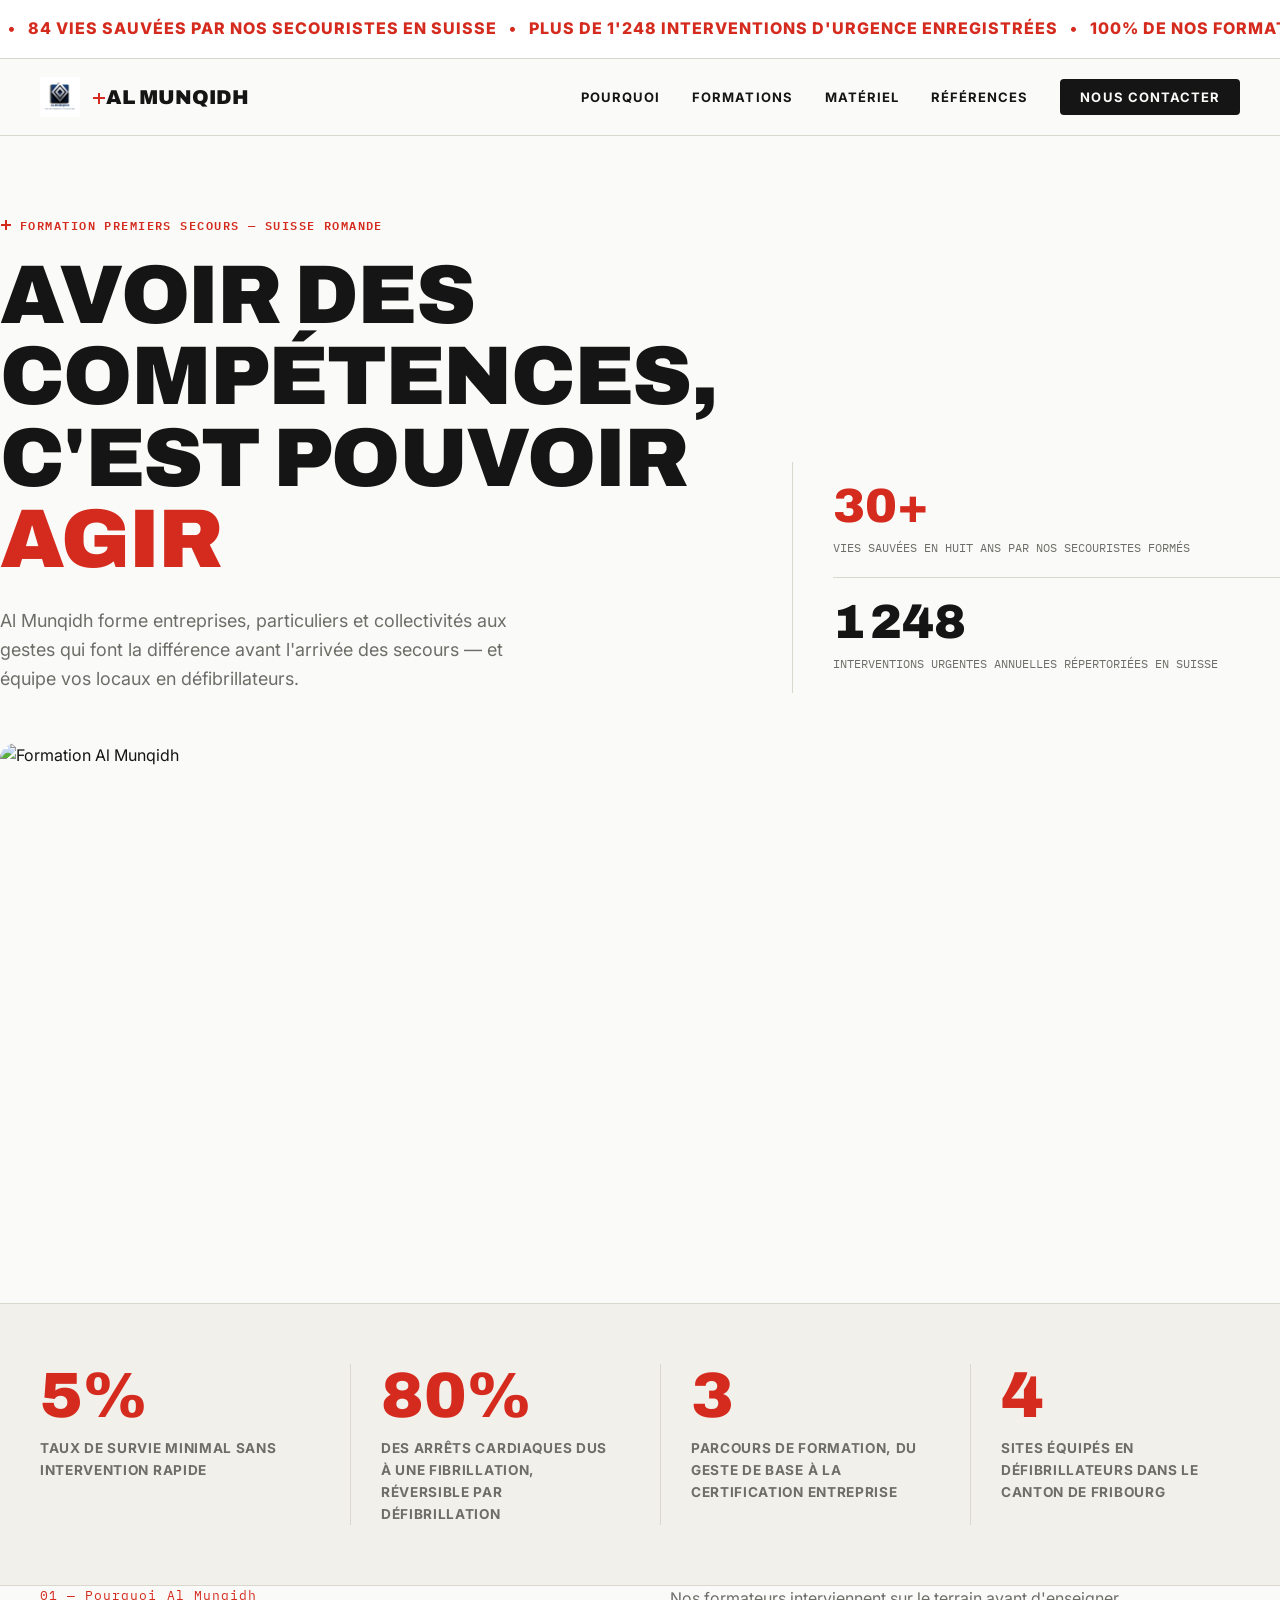
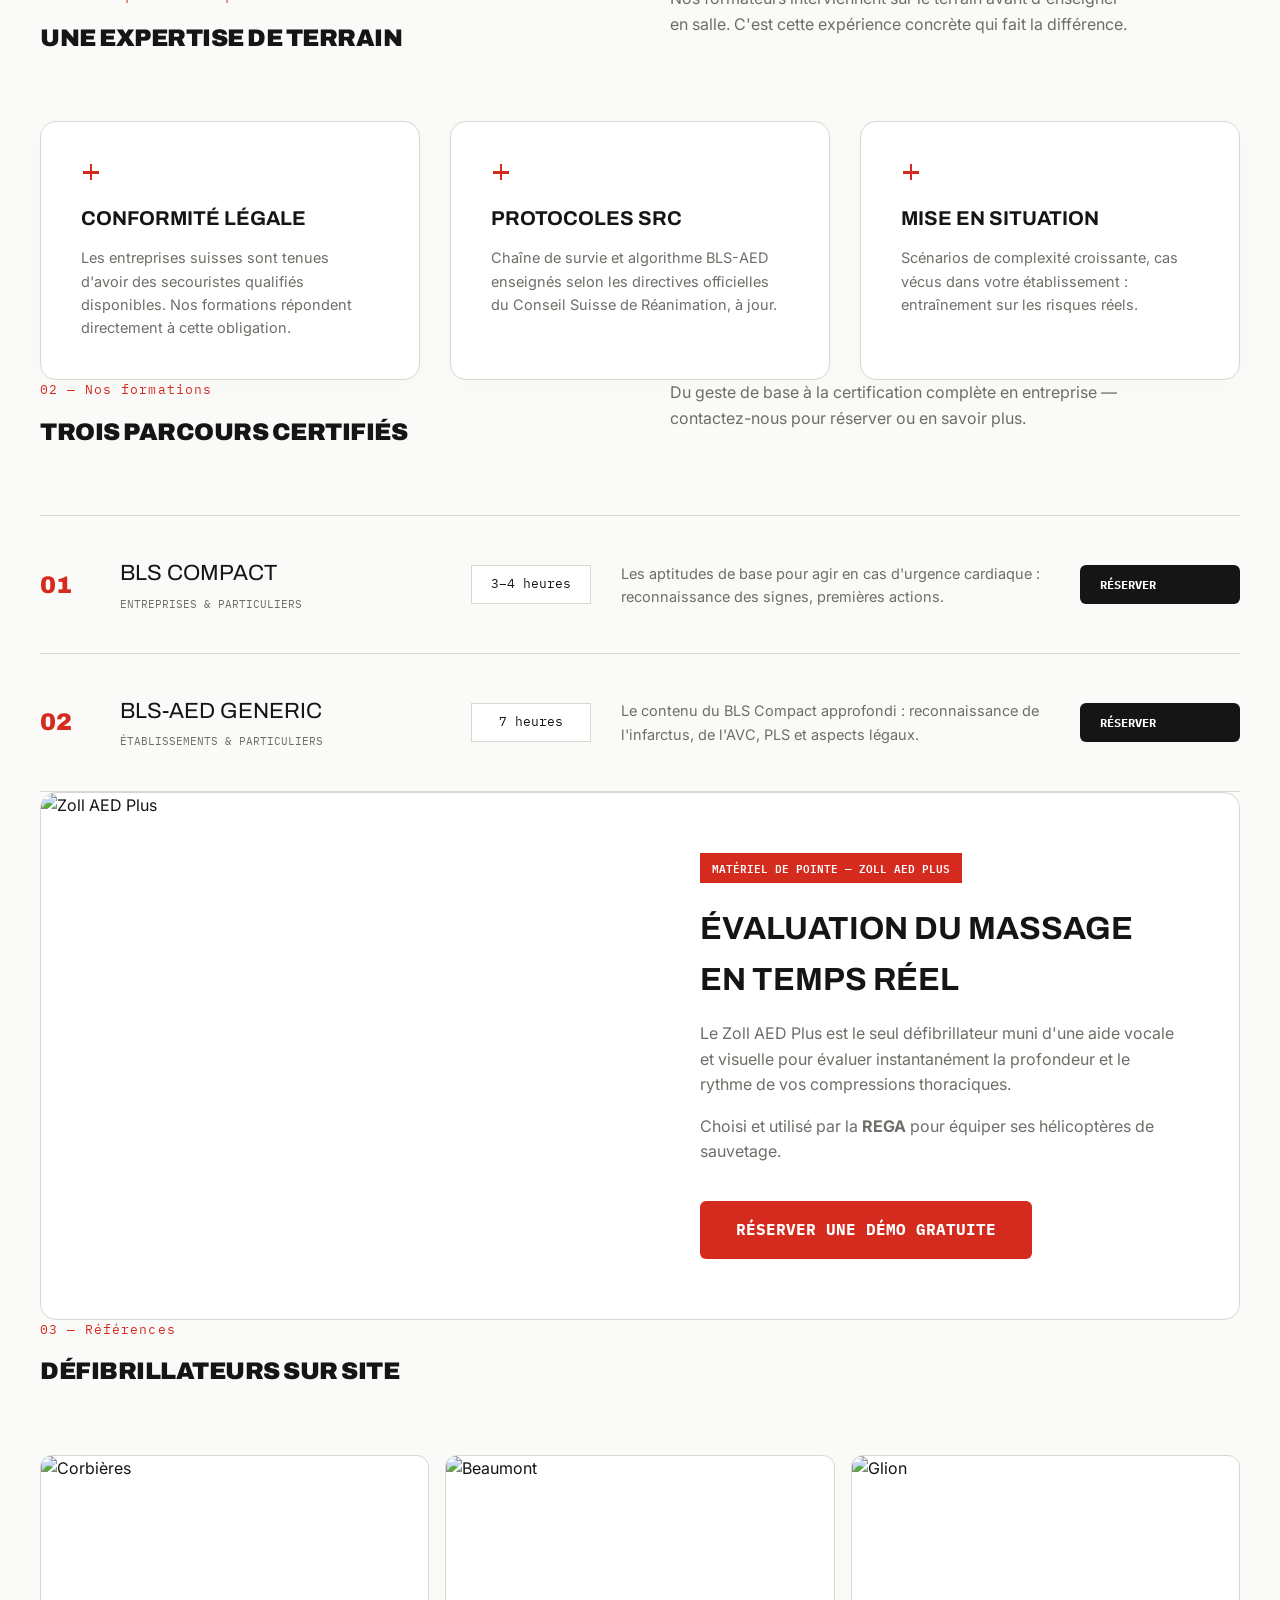
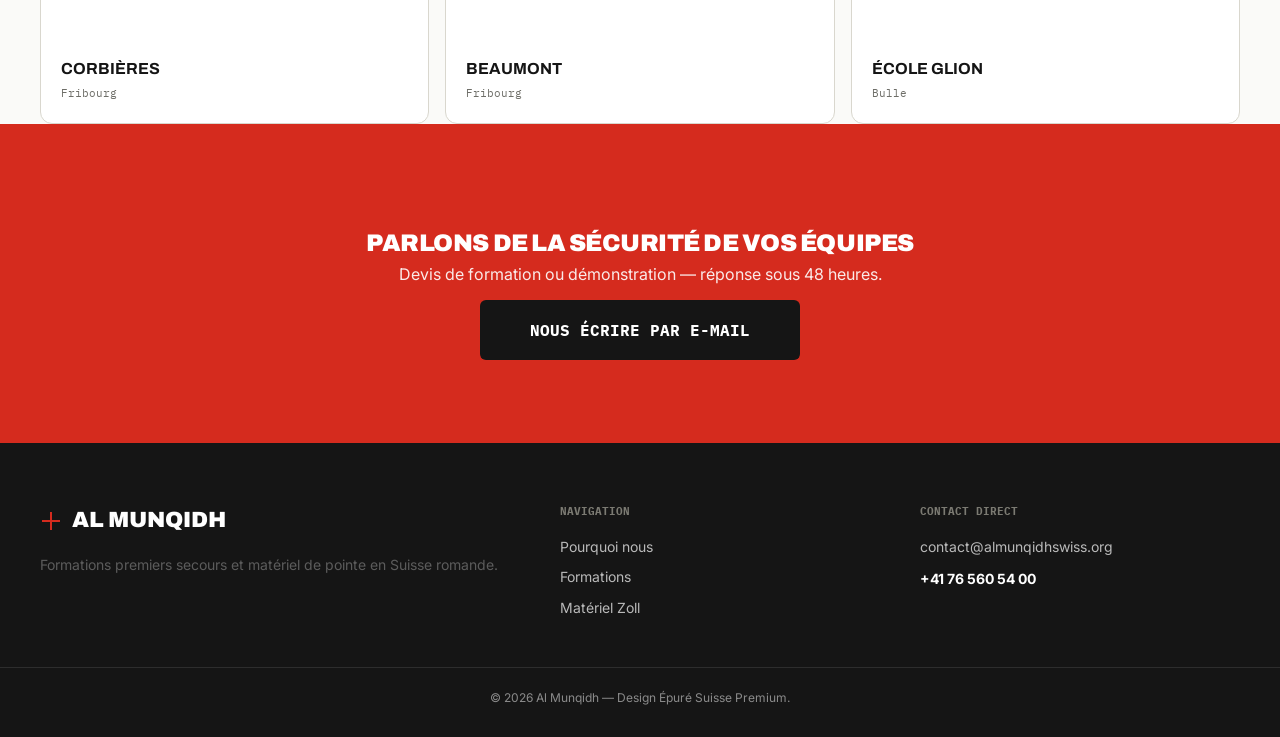
==== commit e61b4b6c: "Update index.html" ====
--- a/index.html
+++ b/index.html
@@ -8,29 +8,29 @@
         @import url('https://fonts.googleapis.com/css2?family=Archivo:wght@700;900&family=Inter:wght@400;500;600;700;800&family=IBM+Plex+Mono:wght@400;500;600&display=swap');
         
         :root { 
-            --rouge-sang: #BC0000; 
-            --rouge-brillant: #FF1A1A;
-            --bordeaux-profond: #2A0000;
-            --noir-obsidienne: #0B0505; 
-            --blanc: #FFFFFF; 
-            --gris-metal: #F5F5F7;
-            --glass-border: rgba(255, 255, 255, 0.15);
-            --radius: 24px;
+            --suisse-red: #D52B1E; 
+            --dark: #151515; 
+            --bg-light: #FAFAF8; 
+            --bg-card: #FFFFFF;
+            --steel: #6E6E68;
+            --line: #D9D7CE;
+            --radius: 16px;
         }
         
         * { box-sizing: border-box; margin: 0; padding: 0; }
         html { scroll-behavior: smooth; }
         
+        /* Retour à un fond clair et épuré pour reposer les yeux */
         body { 
             font-family: 'Inter', sans-serif; 
-            color: var(--blanc); 
-            background: radial-gradient(circle at 50% 0%, #500000 0%, var(--bordeaux-profond) 60%, var(--noir-obsidienne) 100%);
+            color: var(--dark); 
+            background-color: var(--bg-light);
             line-height: 1.6; 
             min-height: 100vh;
             -webkit-font-smoothing: antialiased;
         }
         
-        a { color: inherit; text-decoration: none; transition: all 0.3s ease; }
+        a { color: inherit; text-decoration: none; transition: all 0.25s ease; }
         .mono { font-family: 'IBM Plex Mono', monospace; }
         .display { font-family: 'Archivo', sans-serif; font-weight: 900; text-transform: uppercase; letter-spacing: -0.02em; }
         
@@ -39,173 +39,169 @@
         .cross::before { left: 44%; top: 10%; width: 12%; height: 80%; }
         .cross::after { top: 44%; left: 10%; height: 12%; width: 80%; }
 
-        /* 1. Grande Bande News Défilante Chrome */
+        /* 1. Bande Défilante Adoucie (Fond blanc, texte rouge) */
         .news-banner { 
-            background: linear-gradient(135deg, #FF0000 0%, var(--rouge-sang) 50%, #FF0000 100%);
-            background-size: 200% auto;
-            animation: shine 4s linear infinite;
-            color: white; 
-            padding: 22px 0; 
+            background: var(--bg-card);
+            color: var(--suisse-red); 
+            padding: 16px 0; 
             overflow: hidden; 
             white-space: nowrap; 
-            font-weight: 900; 
-            font-size: 1.1rem; 
+            font-weight: 800; 
+            font-size: 1rem; 
             text-transform: uppercase;
-            letter-spacing: 2px;
-            border-bottom: 2px solid rgba(255,255,255,0.2);
-            box-shadow: 0 4px 25px rgba(188, 0, 0, 0.5);
+            letter-spacing: 1px;
+            border-bottom: 1px solid var(--line);
             position: relative;
             z-index: 1000;
         }
-        .marquee { display: inline-block; animation: marquee 30s linear infinite; }
+        .marquee { display: inline-block; animation: marquee 35s linear infinite; }
         @keyframes marquee { 0% { transform: translate(0, 0); } 100% { transform: translate(-50%, 0); } }
-        @keyframes shine { 0% { background-position: 0% 50%; } 50% { background-position: 100% 50%; } 100% { background-position: 0% 50%; } }
-
-        /* 2. Barre de Navigation Vitrifiée */
+
+        /* 2. Barre de Navigation Épurée */
         .header { 
-            background: rgba(11, 5, 5, 0.75); 
-            backdrop-filter: blur(20px); -webkit-backdrop-filter: blur(20px); 
+            background: rgba(250, 250, 248, 0.95); 
+            backdrop-filter: blur(10px); -webkit-backdrop-filter: blur(10px); 
             position: sticky; top: 0; z-index: 999; 
-            border-bottom: 1px solid var(--glass-border); 
-        }
-        .nav-container { padding: 15px 40px; display: flex; justify-content: space-between; align-items: center; max-width: 1280px; margin: 0 auto; width: 100%; }
+            border-bottom: 1px solid var(--line); 
+        }
+        .nav-container { padding: 18px 40px; display: flex; justify-content: space-between; align-items: center; max-width: 1280px; margin: 0 auto; width: 100%; }
         
         .brand-link { display: flex; align-items: center; gap: 12px; font-family: 'Archivo'; font-weight: 900; font-size: 20px; text-transform: uppercase; }
-        .logo-img { height: 45px; width: auto; filter: drop-shadow(0 0 8px rgba(255,26,26,0.6)); }
-        .brand-link .cross { color: var(--rouge-brillant); font-size: 14px; }
+        .logo-img { height: 40px; width: auto; }
+        .brand-link .cross { color: var(--suisse-red); font-size: 14px; }
         
         .nav-links { display: flex; align-items: center; list-style: none; gap: 32px; }
-        .nav-links a { font-size: 13px; font-weight: 700; text-transform: uppercase; letter-spacing: 0.08em; color: rgba(255,255,255,0.8); }
-        .nav-links a:hover { color: var(--rouge-brillant); text-shadow: 0 0 10px var(--rouge-brillant); }
-        .nav-cta { background: var(--blanc); color: var(--noir-obsidienne) !important; padding: 10px 20px; border-radius: 4px; }
-        .nav-cta:hover { background: var(--rouge-brillant) !important; color: var(--blanc) !important; }
-
-        /* Hamburger */
+        .nav-links a { font-size: 13px; font-weight: 700; text-transform: uppercase; letter-spacing: 0.08em; color: var(--dark); }
+        .nav-links a:hover { color: var(--suisse-red); }
+        .nav-cta { background: var(--dark); color: var(--bg-light) !important; padding: 10px 20px; border-radius: 4px; }
+        .nav-cta:hover { background: var(--suisse-red) !important; color: white !important; }
+
+        /* Hamburger Mobile */
         .hamburger { display: none; background: none; border: none; cursor: pointer; padding: 5px; z-index: 1001; }
-        .hamburger span { display: block; width: 24px; height: 2px; background: var(--blanc); margin: 5px 0; transition: 0.3s; }
+        .hamburger span { display: block; width: 24px; height: 2px; background: var(--dark); margin: 5px 0; transition: 0.3s; }
 
         /* Menu Mobile */
-        .mobile-menu { display: none; position: fixed; top: 0; left: 0; width: 100%; height: 100vh; background: linear-gradient(to bottom, var(--bordeaux-profond), var(--noir-obsidienne)); z-index: 998; padding: 140px 40px; flex-direction: column; gap: 28px; opacity: 0; transform: scale(0.95); transition: all 0.4s ease; }
+        .mobile-menu { display: none; position: fixed; top: 0; left: 0; width: 100%; height: 100vh; background: var(--bg-light); z-index: 998; padding: 140px 40px; flex-direction: column; gap: 28px; opacity: 0; transform: scale(0.95); transition: all 0.3s ease; }
         .mobile-menu.open { display: flex; opacity: 1; transform: scale(1); }
-        .mobile-menu a { font-size: 1.8rem; font-weight: 800; text-transform: uppercase; }
+        .mobile-menu a { font-size: 1.8rem; font-weight: 800; text-transform: uppercase; color: var(--dark); }
 
         .hamburger.open span:nth-child(1) { transform: rotate(45deg) translate(5px, 5px); }
         .hamburger.open span:nth-child(2) { opacity: 0; }
         .hamburger.open span:nth-child(3) { transform: rotate(-45deg) translate(5px, -5px); }
         
-        /* 3. Hero Section Split & Éclatant */
+        /* 3. Hero Section */
         .wrap { max-width: 1280px; margin: 0 auto; padding: 0 40px; }
-        .hero { padding: 100px 0 60px 0; }
+        .hero { padding: 80px 0 60px 0; }
         .hero-grid { display: grid; grid-template-columns: 1.5fr 1fr; gap: 60px; align-items: end; }
-        .eyebrow { font-family: 'IBM Plex Mono'; font-size: 12px; letter-spacing: 0.12em; text-transform: uppercase; color: var(--rouge-brillant); display: flex; align-items: center; gap: 8px; margin-bottom: 20px; font-weight: 600; }
-        .hero h1 { font-size: clamp(40px, 6.5vw, 84px); line-height: 0.98; margin-bottom: 26px; }
-        .hero-lede { max-width: 540px; font-size: 18px; color: rgba(255,255,255,0.7); }
-        
-        .hero-side { border-left: 1px solid rgba(255,255,255,0.15); padding-left: 40px; }
+        .eyebrow { font-family: 'IBM Plex Mono'; font-size: 12px; letter-spacing: 0.12em; text-transform: uppercase; color: var(--suisse-red); display: flex; align-items: center; gap: 8px; margin-bottom: 20px; font-weight: 600; }
+        .hero h1 { font-size: clamp(40px, 6.5vw, 84px); line-height: 0.98; margin-bottom: 26px; color: var(--dark); }
+        .hero-lede { max-width: 540px; font-size: 18px; color: var(--steel); }
+        
+        .hero-side { border-left: 1px solid var(--line); padding-left: 40px; }
         .stat-block { padding: 20px 0; }
-        .stat-block + .stat-block { border-top: 1px solid rgba(255,255,255,0.15); }
-        .stat-num { font-family: 'Archivo'; font-weight: 900; font-size: 48px; line-height: 1; color: var(--blanc); }
-        .stat-label { font-family: 'IBM Plex Mono'; font-size: 12px; color: rgba(255,255,255,0.5); text-transform: uppercase; margin-top: 8px; }
-
-        /* Image Hero monochrome à fort contraste */
-        .hero-media { position: relative; margin-top: 50px; }
-        .hero-media img { width: 100%; height: 500px; object-fit: cover; filter: grayscale(100%) contrast(1.15); display: block; }
-        .hero-media::after { content: ''; position: absolute; inset: 0; background: linear-gradient(180deg, transparent 40%, var(--noir-obsidienne) 100%); }
-
-        /* 4. Tableau de bord Data à 4 Grilles (Ton image fétiche) */
-        .data-strip { background: rgba(11, 5, 5, 0.4); border-top: 1px solid var(--glass-border); border-bottom: 1px solid var(--glass-border); padding: 80px 0; }
+        .stat-block + .stat-block { border-top: 1px solid var(--line); }
+        .stat-num { font-family: 'Archivo'; font-weight: 900; font-size: 48px; line-height: 1; color: var(--dark); }
+        .stat-label { font-family: 'IBM Plex Mono'; font-size: 12px; color: var(--steel); text-transform: uppercase; margin-top: 8px; }
+
+        /* REMISSION DES COULEURS SUR LES IMAGES (Plus de noir et blanc triste) */
+        .hero-media { position: relative; margin-top: 50px; border-radius: var(--radius); overflow: hidden; }
+        .hero-media img { width: 100%; height: 500px; object-fit: cover; display: block; }
+
+        /* 4. Tableau de bord Data à 4 Grilles (Style Claude mais aéré) */
+        .data-strip { background: #F1F0EA; border-top: 1px solid var(--line); border-bottom: 1px solid var(--line); padding: 60px 0; }
         .data-grid { display: grid; grid-template-columns: repeat(auto-fit, minmax(220px, 1fr)); gap: 40px; }
-        .data-card { border-left: 1px solid rgba(255,255,255,0.15); padding-left: 30px; }
+        .data-card { border-left: 1px solid var(--line); padding-left: 30px; }
         .data-card:first-child { border-left: none; padding-left: 0; }
-        .data-num { font-family: 'Archivo'; font-size: 4.5rem; font-weight: 900; color: var(--rouge-brillant); line-height: 1; margin-bottom: 15px; text-shadow: 0 0 20px rgba(255,26,26,0.3); }
-        .data-desc { font-size: 0.85rem; font-weight: 700; color: rgba(255,255,255,0.6); text-transform: uppercase; letter-spacing: 0.05em; }
-
-        /* 5. Sections Générales Scaffolds */
-        section { padding: 120px 0; }
+        .data-num { font-family: 'Archivo'; font-size: 4rem; font-weight: 900; color: var(--suisse-red); line-height: 1; margin-bottom: 10px; }
+        .data-desc { font-size: 0.85rem; font-weight: 700; color: var(--steel); text-transform: uppercase; letter-spacing: 0.05em; }
+
+        /* 5. Sections Générales */
+        section { padding: 100px 0; }
         .section-head { display: grid; grid-template-columns: 1fr 1fr; gap: 60px; margin-bottom: 64px; }
-        .section-num { font-family: 'IBM Plex Mono'; font-size: 13px; color: var(--rouge-brillant); letter-spacing: 0.08em; margin-bottom: 12px; }
-        .section-desc { color: rgba(255,255,255,0.6); max-width: 460px; }
+        .section-num { font-family: 'IBM Plex Mono'; font-size: 13px; color: var(--suisse-red); letter-spacing: 0.08em; margin-bottom: 12px; }
+        .section-desc { color: var(--steel); max-width: 460px; }
 
         /* Cartes Pourquoi */
         .cards { display: grid; grid-template-columns: repeat(auto-fit, minmax(300px, 1fr)); gap: 30px; }
         .card { 
-            background: rgba(255,255,255,0.03); border: 1px solid var(--glass-border); 
-            border-top: 1px solid rgba(255,255,255,0.3); padding: 40px; border-radius: var(--radius);
-            box-shadow: 0 20px 40px rgba(0,0,0,0.3); transition: 0.3s;
-        }
-        .card:hover { transform: translateY(-5px); border-color: var(--rouge-brillant); }
-        .card .cross { color: var(--rouge-brillant); font-size: 20px; margin-bottom: 20px; }
+            background: var(--bg-card); border: 1px solid var(--line); 
+            padding: 40px; border-radius: var(--radius);
+            box-shadow: 0 4px 20px rgba(0,0,0,0.02); transition: 0.3s;
+        }
+        .card:hover { transform: translateY(-5px); border-color: var(--suisse-red); }
+        .card .cross { color: var(--suisse-red); font-size: 20px; margin-bottom: 20px; }
         .card h3 { font-family: 'Archivo'; font-size: 20px; text-transform: uppercase; margin-bottom: 12px; }
-        .card p { color: rgba(255,255,255,0.55); font-size: 14.5px; }
-
-        /* Formations Mises en bouche structurées */
-        .formation-row { display: grid; grid-template-columns: 50px 1.5fr 120px 2fr 160px; gap: 30px; padding: 40px 0; border-top: 1px solid rgba(255,255,255,0.15); align-items: center; }
-        .formation-row:last-child { border-bottom: 1px solid rgba(255,255,255,0.15); }
-        .f-num { font-family: 'Archivo'; font-weight: 900; font-size: 24px; color: var(--rouge-brillant); }
+        .card p { color: var(--steel); font-size: 14.5px; }
+
+        /* Formations */
+        .formation-row { display: grid; grid-template-columns: 50px 1.5fr 120px 2fr 160px; gap: 30px; padding: 40px 0; border-top: 1px solid var(--line); align-items: center; }
+        .formation-row:last-child { border-bottom: 1px solid var(--line); }
+        .f-num { font-family: 'Archivo'; font-weight: 900; font-size: 24px; color: var(--suisse-red); }
         .f-name { font-family: 'Archivo'; font-size: 22px; text-transform: uppercase; margin-bottom: 4px; }
-        .f-audience { font-family: 'IBM Plex Mono'; font-size: 11px; color: rgba(255,255,255,0.5); text-transform: uppercase; }
-        .f-duration { font-family: 'IBM Plex Mono'; font-size: 13px; border: 1px solid rgba(255,255,255,0.2); padding: 8px 12px; text-align: center; }
-        .f-desc { color: rgba(255,255,255,0.6); font-size: 14.5px; }
-
-        /* Matériel avec brillance */
-        .materiel-grid { display: grid; grid-template-columns: 1fr 1fr; border: 1px solid var(--glass-border); border-radius: var(--radius); overflow: hidden; background: rgba(11,5,5,0.5); }
-        .materiel-media img { width: 100%; height: 100%; object-fit: cover; filter: grayscale(100%) contrast(1.1); }
+        .f-audience { font-family: 'IBM Plex Mono'; font-size: 11px; color: var(--steel); text-transform: uppercase; }
+        .f-duration { font-family: 'IBM Plex Mono'; font-size: 13px; border: 1px solid var(--line); padding: 8px 12px; text-align: center; background: white; }
+        .f-desc { color: var(--steel); font-size: 14.5px; }
+
+        /* Matériel en couleur */
+        .materiel-grid { display: grid; grid-template-columns: 1fr 1fr; border: 1px solid var(--line); border-radius: var(--radius); overflow: hidden; background: var(--bg-card); }
+        .materiel-media img { width: 100%; height: 100%; object-fit: cover; display: block; }
         .materiel-copy { padding: 60px; display: flex; flex-direction: column; justify-content: center; }
-        .tag-red { display: inline-block; background: var(--rouge-sang); padding: 6px 12px; font-family: 'IBM Plex Mono'; font-size: 11px; text-transform: uppercase; margin-bottom: 20px; width: fit-content; font-weight: 600; }
+        .tag-red { display: inline-block; background: var(--suisse-red); color: white; padding: 6px 12px; font-family: 'IBM Plex Mono'; font-size: 11px; text-transform: uppercase; margin-bottom: 20px; width: fit-content; font-weight: 600; }
         .materiel-copy h3 { font-family: 'Archivo'; font-size: 32px; text-transform: uppercase; margin-bottom: 16px; }
-        .materiel-copy p { color: rgba(255,255,255,0.6); margin-bottom: 16px; }
-
-        /* Références Galerie */
-        .sites-grid { display: grid; grid-template-columns: repeat(auto-fit, minmax(240px, 1fr)); gap: 1px; background: rgba(255,255,255,0.15); border: 1px solid rgba(255,255,255,0.15); }
-        .site { background: var(--noir-obsidienne); }
+        .materiel-copy p { color: var(--steel); margin-bottom: 16px; }
+
+        /* Références Galerie en couleur */
+        .sites-grid { display: grid; grid-template-columns: repeat(auto-fit, minmax(240px, 1fr)); gap: 16px; margin-top: 20px; }
+        .site { background: var(--bg-card); border: 1px solid var(--line); border-radius: 12px; overflow: hidden; }
         .site-img { height: 180px; overflow: hidden; }
-        .site-img img { width: 100%; height: 100%; object-fit: cover; filter: grayscale(100%); transition: 0.5s; }
-        .site:hover .site-img img { filter: grayscale(0%); transform: scale(1.05); }
+        .site-img img { width: 100%; height: 100%; object-fit: cover; transition: 0.3s; }
+        .site:hover .site-img img { transform: scale(1.05); }
         .site-info { padding: 20px; }
         .site-info .place { font-family: 'Archivo'; font-weight: 700; text-transform: uppercase; }
-        .site-info .canton { font-family: 'IBM Plex Mono'; font-size: 11px; color: rgba(255,255,255,0.5); margin-top: 4px; }
-
-        /* 6. Bouton de contact Chrome */
-        .cta-band { background: linear-gradient(180deg, var(--rouge-sang) 0%, #700000 100%); padding: 100px 0; text-align: center; border-top: 1px solid rgba(255,255,255,0.3); }
+        .site-info .canton { font-family: 'IBM Plex Mono'; font-size: 11px; color: var(--steel); margin-top: 4px; }
+
+        /* 6. Bouton de contact élégant */
+        .cta-band { background: var(--suisse-red); color: white; padding: 100px 0; text-align: center; }
         .btn-solid { 
-            background: linear-gradient(180deg, #FF3333 0%, #BD0000 100%); color: white; padding: 16px 36px; 
-            border-radius: 8px; font-family: 'IBM Plex Mono'; font-weight: 700; text-transform: uppercase;
-            box-shadow: 0 10px 30px rgba(0,0,0,0.4), inset 0 1px 1px rgba(255,255,255,0.4); border: 1px solid #990000;
-        }
-        .btn-solid:hover { box-shadow: 0 15px 40px rgba(255,26,26,0.6); filter: brightness(1.1); transform: translateY(-2px); }
-
-        footer { background: #050202; padding: 60px 0 30px; border-top: 1px solid var(--glass-border); color: rgba(255,255,255,0.5); font-size: 14px; }
+            background: var(--dark); color: white; padding: 16px 36px; 
+            border-radius: 6px; font-family: 'IBM Plex Mono'; font-weight: 700; text-transform: uppercase;
+            border: none; cursor: pointer; transition: 0.2s;
+        }
+        .btn-solid:hover { background: #333; transform: translateY(-2px); }
+
+        footer { background: var(--dark); padding: 60px 0 30px; color: rgba(255,255,255,0.5); font-size: 14px; }
         .footer-grid { display: grid; grid-template-columns: 1.5fr 1fr 1fr; gap: 40px; margin-bottom: 40px; }
         .footer-logo { font-family: 'Archivo'; font-weight: 900; text-transform: uppercase; font-size: 22px; color: white; display: flex; align-items: center; gap: 10px; }
-        .footer-col h5 { font-family: 'IBM Plex Mono'; font-size: 11px; color: var(--rouge-brillant); text-transform: uppercase; margin-bottom: 15px; }
+        .footer-logo .cross { color: var(--suisse-red); }
+        .footer-col h5 { font-family: 'IBM Plex Mono'; font-size: 11px; color: #7B7A72; text-transform: uppercase; margin-bottom: 15px; }
         .footer-col a { display: block; color: rgba(255,255,255,0.7); margin-bottom: 8px; }
-        .footer-col a:hover { color: var(--rouge-brillant); }
+        .footer-col a:hover { color: var(--suisse-red); }
 
         @media (max-width: 900px) {
             .wrap { padding: 0 24px; }
             .nav-links { display: none; } .hamburger { display: block; }
             .hero-grid, .section-head, .formation-row, .materiel-grid, .footer-grid { grid-template-columns: 1fr; gap: 30px; }
-            .hero-side { border-left: none; padding-left: 0; border-top: 1px solid rgba(255,255,255,0.15); padding-top: 20px; }
+            .hero-side { border-left: none; padding-left: 0; border-top: 1px solid var(--line); padding-top: 20px; }
             .data-grid { grid-template-columns: 1fr 1fr; }
-            .data-card { border-left: none; }
+            .data-card { border-left: none; padding-left: 0; }
         }
     </style>
 </head>
 <body>
 
-    <!-- 1. GRANDE BANDE DE NEWS AMÉRICAINE GLOSSY -->
+    <!-- 1. BANDE DE NEWS DOUCE (Texte rouge sur fond blanc) -->
     <div class="news-banner">
         <div class="marquee">
             &nbsp; • &nbsp; 84 VIES SAUVÉES PAR NOS SECOURISTES EN SUISSE &nbsp; • &nbsp; PLUS DE 1'248 INTERVENTIONS D'URGENCE ENREGISTRÉES &nbsp; • &nbsp; 100% DE NOS FORMATIONS CERTIFIÉES SRC &nbsp; • &nbsp; FORMATIONS ENTREPRISES SUR-MESURE &nbsp; • &nbsp;
         </div>
     </div>
 
-    <!-- 2. HEADER AVEC LOGO ET CROIX -->
+    <!-- 2. HEADER ÉPURÉ CHIC -->
     <header class="header">
         <div class="nav-container">
             <a href="index.html" class="brand-link">
                 <img src="logo.png" alt="Logo Al Munqidh" class="logo-img" onerror="this.style.display='none';">
-                <span class="logo-text"><span class="cross"></span>AL MUNQIDH</span>
+                <span class="logo-text" style="color: var(--dark);"><span class="cross"></span>AL MUNQIDH</span>
             </a>
             <ul class="nav-links">
                 <li><a href="#pourquoi">Pourquoi</a></li>
@@ -233,12 +229,12 @@
             <div class="hero-grid">
                 <div>
                     <div class="eyebrow"><span class="cross"></span>Formation premiers secours — Suisse romande</div>
-                    <h1 class="display">Avoir des<br>compétences,<br>c'est pouvoir <span style="color:var(--rouge-brillant)">agir</span></h1>
+                    <h1 class="display">Avoir des<br>compétences,<br>c'est pouvoir <span style="color:var(--suisse-red)">agir</span></h1>
                     <p class="hero-lede">Al Munqidh forme entreprises, particuliers et collectivités aux gestes qui font la différence avant l'arrivée des secours — et équipe vos locaux en défibrillateurs.</p>
                 </div>
                 <div class="hero-side">
                     <div class="stat-block">
-                        <div class="stat-num" id="live-vies" style="color:var(--rouge-brillant)">0</div>
+                        <div class="stat-num" id="live-vies" style="color:var(--suisse-red)">0</div>
                         <div class="stat-label">Vies sauvées en huit ans par nos secouristes formés</div>
                     </div>
                     <div class="stat-block">
@@ -248,11 +244,12 @@
                 </div>
             </div>
             <div class="hero-media">
+                <!-- Image nette et en couleur -->
                 <img src="http://almunqidhswiss.org/wp-content/uploads/2024/03/Default_secouriste_0-2-1024x564.jpg" alt="Formation Al Munqidh">
             </div>
         </section>
 
-        <!-- 4. STRIP SCIENTIFIQUE CHOC (Ton image) -->
+        <!-- 4. STRIP SCIENTIFIQUE (Gros chiffres rouges, fond sobre) -->
         <div class="data-strip">
             <div class="wrap data-grid">
                 <div class="data-card">
@@ -302,14 +299,14 @@
             </div>
         </section>
 
-        <!-- 6. PROGRAMMES FORMATIONS (Aperçu complet) -->
+        <!-- 6. PROGRAMMES FORMATIONS -->
         <section id="formations" class="wrap" style="padding-top:0;">
             <div class="section-head">
                 <div>
                     <div class="section-num">02 — Nos formations</div>
                     <h2 class="display">Trois parcours certifiés</h2>
                 </div>
-                <p class="section-desc">Du geste de base à la certification complète en entreprise — cliquez pour réserver ou en savoir plus.</p>
+                <p class="section-desc">Du geste de base à la certification complète en entreprise — contactez-nous pour réserver ou en savoir plus.</p>
             </div>
             
             <div>
@@ -336,7 +333,7 @@
             </div>
         </section>
 
-        <!-- 7. MATÉRIEL ZOLL AED PLUS -->
+        <!-- 7. MATÉRIEL EN COULEUR -->
         <section id="materiel" class="wrap">
             <div class="materiel-grid">
                 <div class="materiel-media">
@@ -347,12 +344,12 @@
                     <h3>Évaluation du massage en temps réel</h3>
                     <p>Le Zoll AED Plus est le seul défibrillateur muni d'une aide vocale et visuelle pour évaluer instantanément la profondeur et le rythme de vos compressions thoraciques.</p>
                     <p>Choisi et utilisé par la <strong>REGA</strong> pour équiper ses hélicoptères de sauvetage.</p>
-                    <a href="#contact" class="btn-solid" style="margin-top:20px; width:fit-content;">Réserver une démo gratuite (30 min)</a>
-                </div>
-            </div>
-        </section>
-
-        <!-- 8. RÉFÉRENCES GALERIE -->
+                    <a href="#contact" class="btn-solid" style="margin-top:20px; width:fit-content; background:var(--suisse-red);">Réserver une démo gratuite</a>
+                </div>
+            </div>
+        </section>
+
+        <!-- 8. RÉFÉRENCES GALERIE COULEUR -->
         <section id="sites" class="wrap" style="padding-top:0;">
             <div class="section-head">
                 <div>
@@ -376,11 +373,11 @@
             </div>
         </section>
 
-        <!-- 9. ZONE DE CONTACT IMPACT -->
+        <!-- 9. CONTACT -->
         <section class="cta-band" id="contact">
             <div class="wrap">
-                <h2 class="display">Parlons de la sécurité<br>de vos équipes</h2>
-                <p style="margin-bottom:30px; opacity:0.8;">Devis de formation ou démonstration — réponse sous 48 heures.</p>
+                <h2 class="display">Parlons de la sécurité de vos équipes</h2>
+                <p style="margin-bottom:30px; opacity:0.9;">Devis de formation ou démonstration — réponse sous 48 heures.</p>
                 <a href="mailto:contact@almunqidhswiss.org" class="btn-solid" style="padding:20px 50px;">Nous écrire par e-mail</a>
             </div>
         </section>
@@ -405,7 +402,7 @@
             </div>
         </div>
         <div class="wrap" style="text-align:center; padding-top:20px; border-top:1px solid rgba(255,255,255,0.1); font-size:12px;">
-            © 2026 Al Munqidh — Rendu Premium Suisse. All Rights Reserved.
+            © 2026 Al Munqidh — Design Épuré Suisse Premium.
         </div>
     </footer>
 
@@ -416,9 +413,6 @@
         hBtn.addEventListener('click', () => {
             hBtn.classList.toggle('open'); mMenu.classList.toggle('open');
         });
-        mMenu.querySelectorAll('a').forEach(l => l.addEventListener('click', () => {
-            hBtn.classList.remove('open'); mMenu.classList.remove('open');
-        }));
 
         // Numbers Animation
         function anim(id, val) {
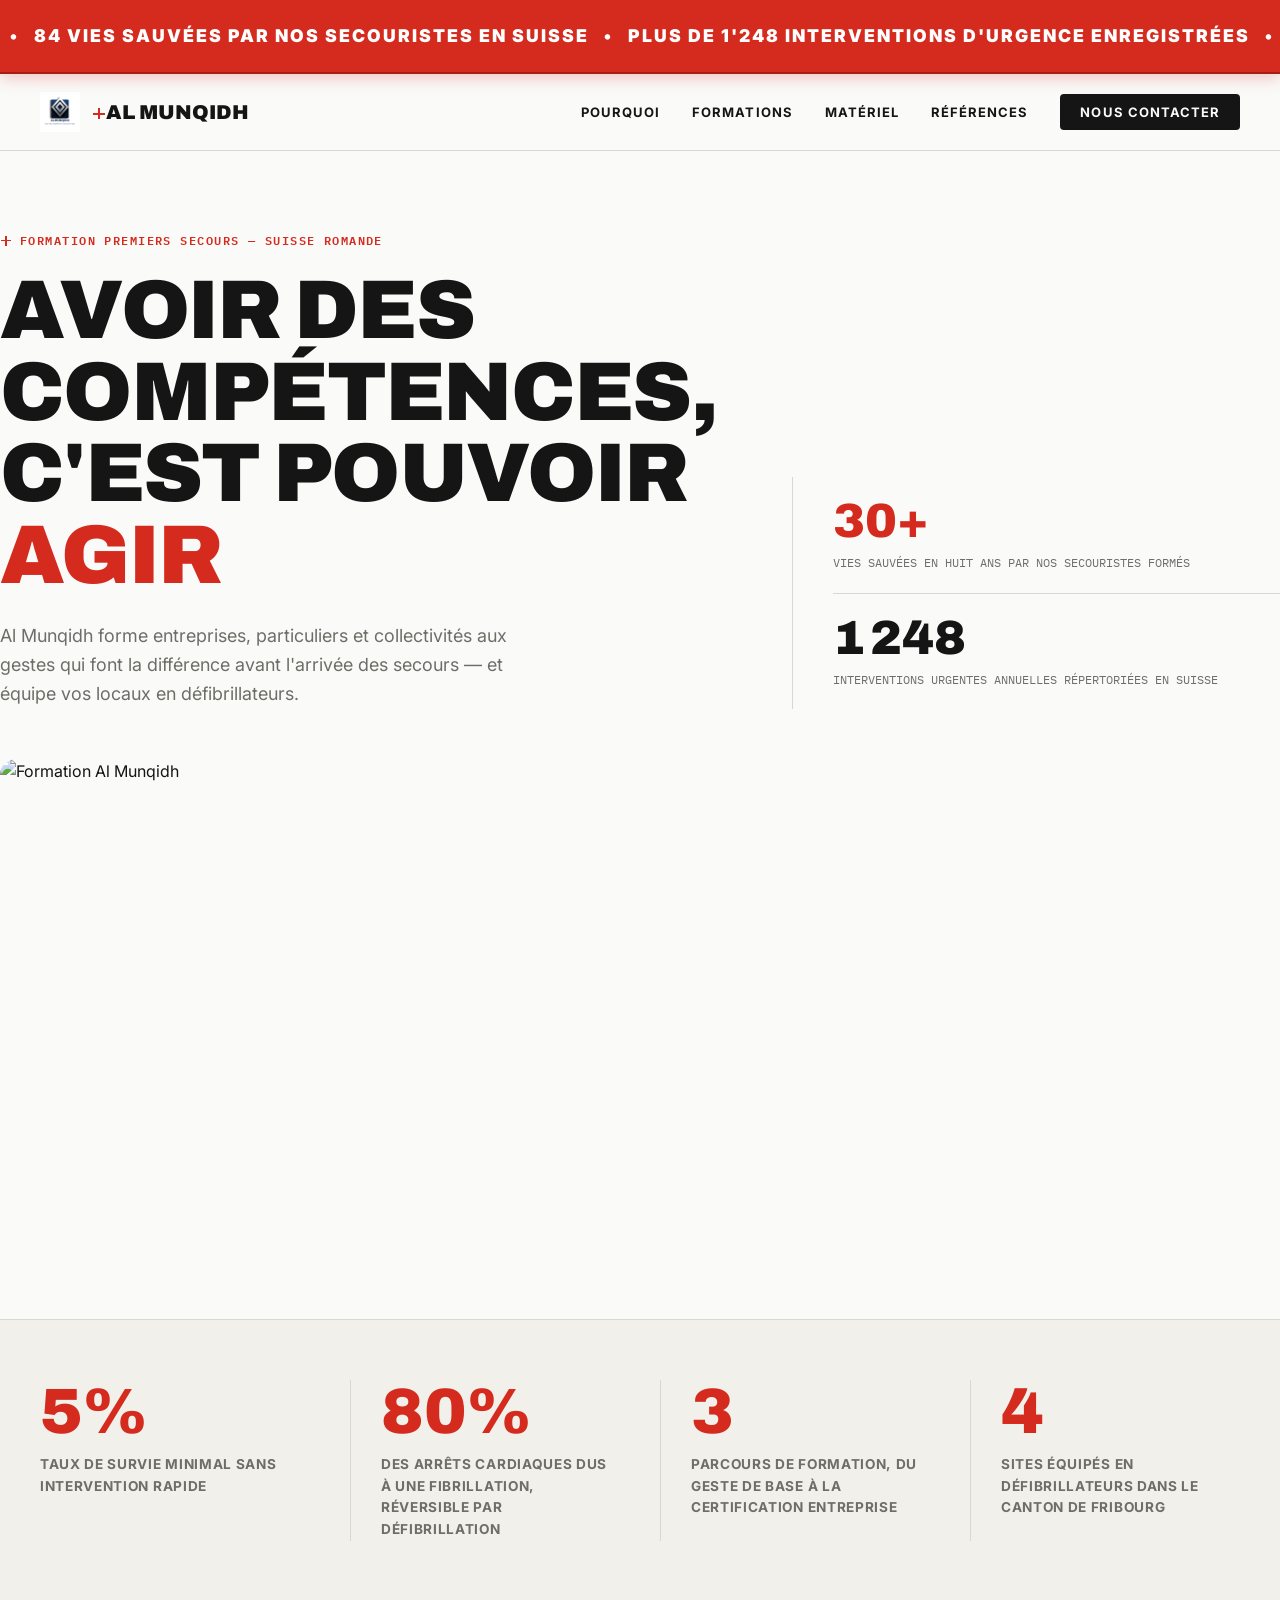
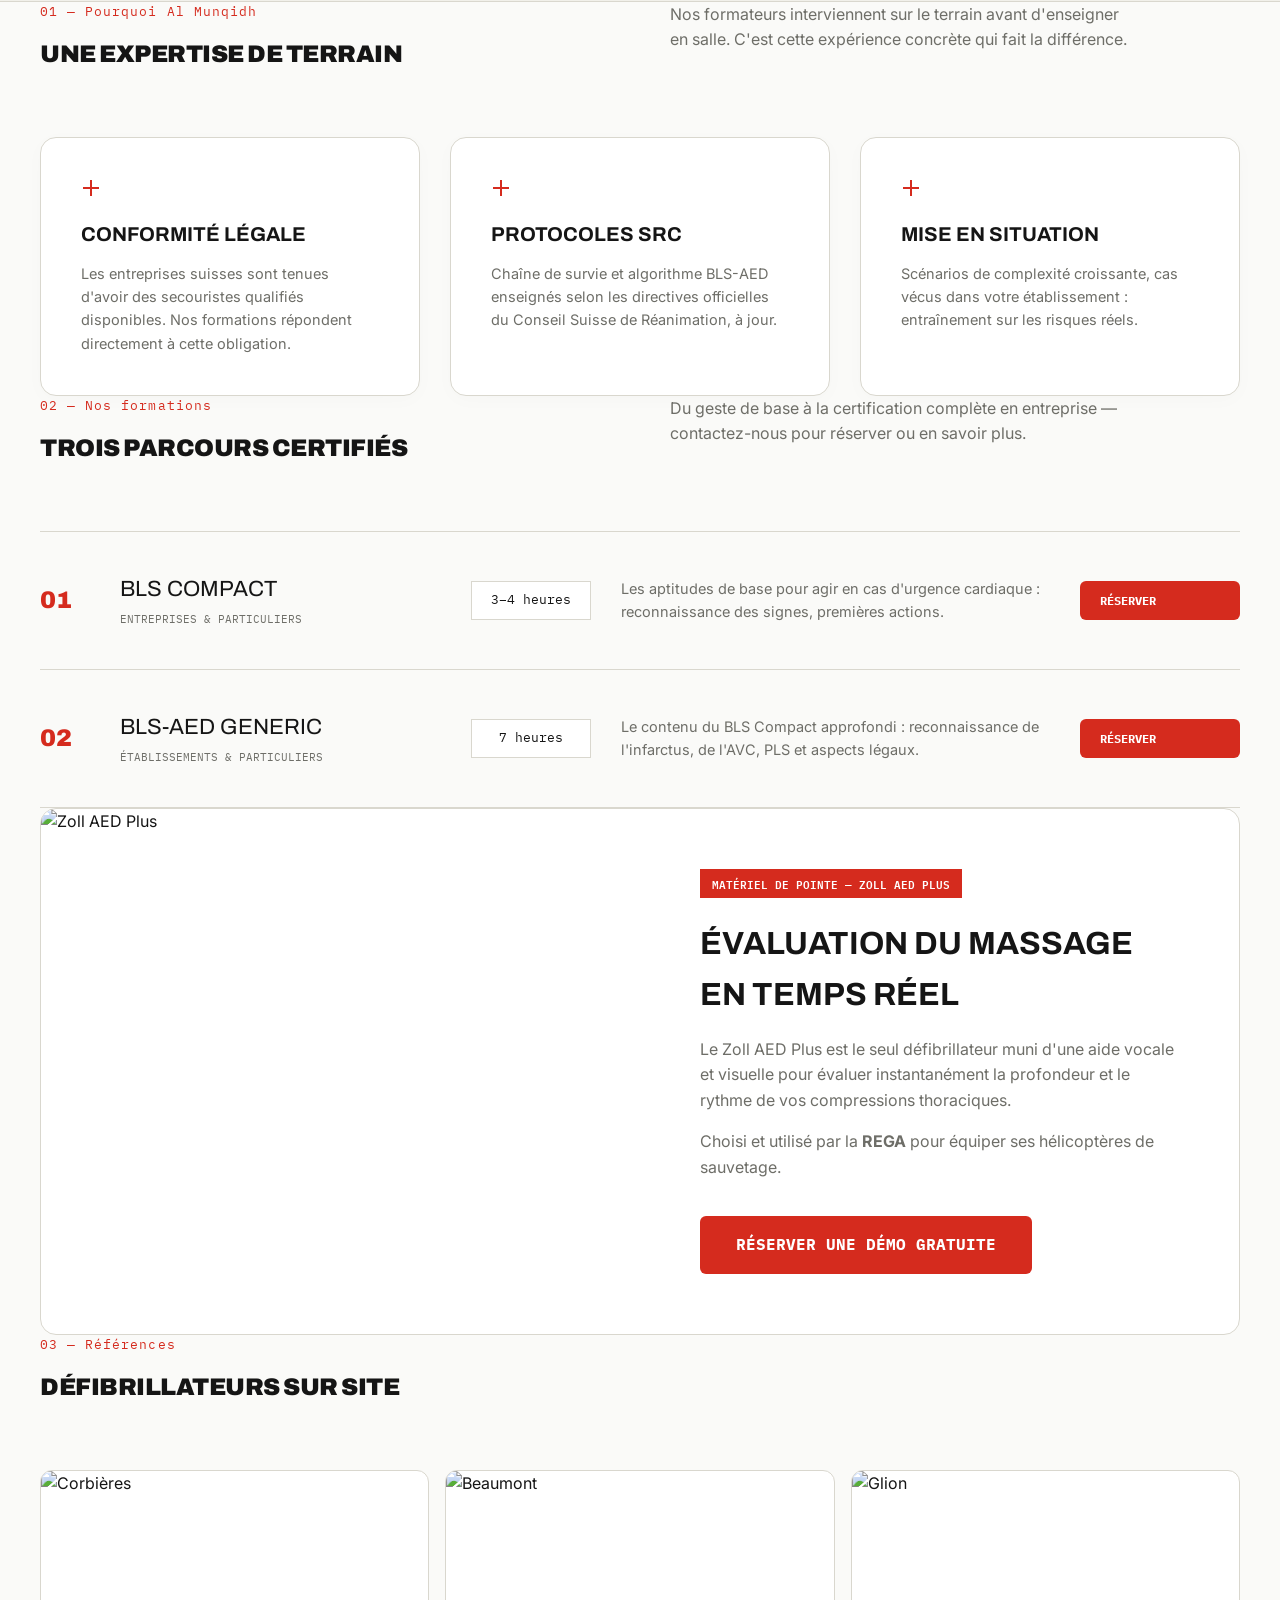
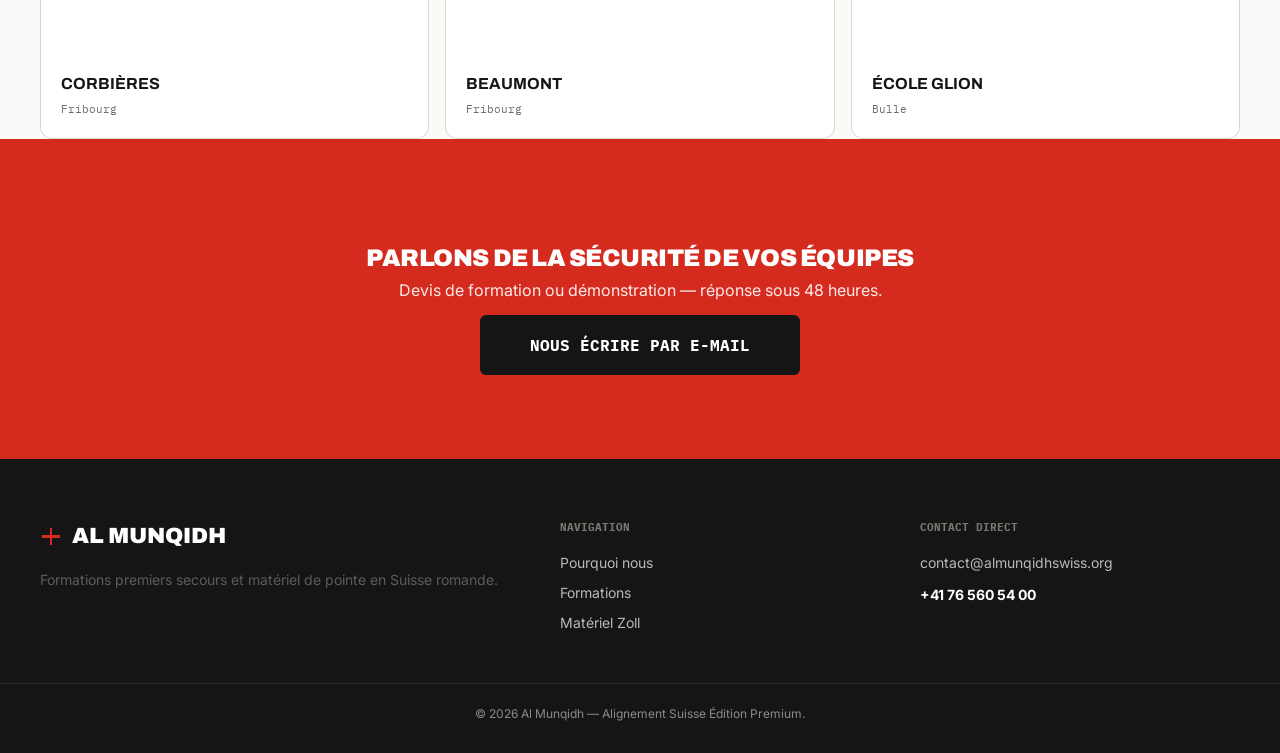
==== commit 03aab209: "Update index.html" ====
--- a/index.html
+++ b/index.html
@@ -8,7 +8,7 @@
         @import url('https://fonts.googleapis.com/css2?family=Archivo:wght@700;900&family=Inter:wght@400;500;600;700;800&family=IBM+Plex+Mono:wght@400;500;600&display=swap');
         
         :root { 
-            --suisse-red: #D52B1E; 
+            --suisse-red: #D52B1E; /* Le Rouge Officiel Suisse */
             --dark: #151515; 
             --bg-light: #FAFAF8; 
             --bg-card: #FFFFFF;
@@ -20,7 +20,6 @@
         * { box-sizing: border-box; margin: 0; padding: 0; }
         html { scroll-behavior: smooth; }
         
-        /* Retour à un fond clair et épuré pour reposer les yeux */
         body { 
             font-family: 'Inter', sans-serif; 
             color: var(--dark); 
@@ -39,25 +38,27 @@
         .cross::before { left: 44%; top: 10%; width: 12%; height: 80%; }
         .cross::after { top: 44%; left: 10%; height: 12%; width: 80%; }
 
-        /* 1. Bande Défilante Adoucie (Fond blanc, texte rouge) */
+        /* 1. BANDE DE NEWS AGRANDIE ET TEXTE BLANC SUR VRAI ROUGE SUISSE */
         .news-banner { 
-            background: var(--bg-card);
-            color: var(--suisse-red); 
-            padding: 16px 0; 
+            background: var(--suisse-red);
+            color: var(--white); 
+            color: #FFFFFF;
+            padding: 22px 0; 
             overflow: hidden; 
             white-space: nowrap; 
-            font-weight: 800; 
-            font-size: 1rem; 
+            font-weight: 900; 
+            font-size: 1.1rem; 
             text-transform: uppercase;
-            letter-spacing: 1px;
-            border-bottom: 1px solid var(--line);
+            letter-spacing: 2px;
+            border-bottom: 2px solid #A11F14;
             position: relative;
             z-index: 1000;
+            box-shadow: 0 4px 15px rgba(213, 43, 30, 0.25);
         }
         .marquee { display: inline-block; animation: marquee 35s linear infinite; }
         @keyframes marquee { 0% { transform: translate(0, 0); } 100% { transform: translate(-50%, 0); } }
 
-        /* 2. Barre de Navigation Épurée */
+        /* 2. Barre de Navigation */
         .header { 
             background: rgba(250, 250, 248, 0.95); 
             backdrop-filter: blur(10px); -webkit-backdrop-filter: blur(10px); 
@@ -103,11 +104,11 @@
         .stat-num { font-family: 'Archivo'; font-weight: 900; font-size: 48px; line-height: 1; color: var(--dark); }
         .stat-label { font-family: 'IBM Plex Mono'; font-size: 12px; color: var(--steel); text-transform: uppercase; margin-top: 8px; }
 
-        /* REMISSION DES COULEURS SUR LES IMAGES (Plus de noir et blanc triste) */
+        /* Images en vraies couleurs */
         .hero-media { position: relative; margin-top: 50px; border-radius: var(--radius); overflow: hidden; }
         .hero-media img { width: 100%; height: 500px; object-fit: cover; display: block; }
 
-        /* 4. Tableau de bord Data à 4 Grilles (Style Claude mais aéré) */
+        /* 4. Strip des 4 statistiques clés */
         .data-strip { background: #F1F0EA; border-top: 1px solid var(--line); border-bottom: 1px solid var(--line); padding: 60px 0; }
         .data-grid { display: grid; grid-template-columns: repeat(auto-fit, minmax(220px, 1fr)); gap: 40px; }
         .data-card { border-left: 1px solid var(--line); padding-left: 30px; }
@@ -142,7 +143,7 @@
         .f-duration { font-family: 'IBM Plex Mono'; font-size: 13px; border: 1px solid var(--line); padding: 8px 12px; text-align: center; background: white; }
         .f-desc { color: var(--steel); font-size: 14.5px; }
 
-        /* Matériel en couleur */
+        /* Matériel */
         .materiel-grid { display: grid; grid-template-columns: 1fr 1fr; border: 1px solid var(--line); border-radius: var(--radius); overflow: hidden; background: var(--bg-card); }
         .materiel-media img { width: 100%; height: 100%; object-fit: cover; display: block; }
         .materiel-copy { padding: 60px; display: flex; flex-direction: column; justify-content: center; }
@@ -150,7 +151,7 @@
         .materiel-copy h3 { font-family: 'Archivo'; font-size: 32px; text-transform: uppercase; margin-bottom: 16px; }
         .materiel-copy p { color: var(--steel); margin-bottom: 16px; }
 
-        /* Références Galerie en couleur */
+        /* Références Galerie */
         .sites-grid { display: grid; grid-template-columns: repeat(auto-fit, minmax(240px, 1fr)); gap: 16px; margin-top: 20px; }
         .site { background: var(--bg-card); border: 1px solid var(--line); border-radius: 12px; overflow: hidden; }
         .site-img { height: 180px; overflow: hidden; }
@@ -160,7 +161,7 @@
         .site-info .place { font-family: 'Archivo'; font-weight: 700; text-transform: uppercase; }
         .site-info .canton { font-family: 'IBM Plex Mono'; font-size: 11px; color: var(--steel); margin-top: 4px; }
 
-        /* 6. Bouton de contact élégant */
+        /* Section de contact */
         .cta-band { background: var(--suisse-red); color: white; padding: 100px 0; text-align: center; }
         .btn-solid { 
             background: var(--dark); color: white; padding: 16px 36px; 
@@ -189,14 +190,14 @@
 </head>
 <body>
 
-    <!-- 1. BANDE DE NEWS DOUCE (Texte rouge sur fond blanc) -->
+    <!-- 1. BANDE DE NEWS PROPRE SUR COMPOSANTE ROUGE INTERNATIONALE SUISSE -->
     <div class="news-banner">
         <div class="marquee">
             &nbsp; • &nbsp; 84 VIES SAUVÉES PAR NOS SECOURISTES EN SUISSE &nbsp; • &nbsp; PLUS DE 1'248 INTERVENTIONS D'URGENCE ENREGISTRÉES &nbsp; • &nbsp; 100% DE NOS FORMATIONS CERTIFIÉES SRC &nbsp; • &nbsp; FORMATIONS ENTREPRISES SUR-MESURE &nbsp; • &nbsp;
         </div>
     </div>
 
-    <!-- 2. HEADER ÉPURÉ CHIC -->
+    <!-- 2. HEADER -->
     <header class="header">
         <div class="nav-container">
             <a href="index.html" class="brand-link">
@@ -244,12 +245,11 @@
                 </div>
             </div>
             <div class="hero-media">
-                <!-- Image nette et en couleur -->
                 <img src="http://almunqidhswiss.org/wp-content/uploads/2024/03/Default_secouriste_0-2-1024x564.jpg" alt="Formation Al Munqidh">
             </div>
         </section>
 
-        <!-- 4. STRIP SCIENTIFIQUE (Gros chiffres rouges, fond sobre) -->
+        <!-- 4. STRIP SCIENTIFIQUE -->
         <div class="data-strip">
             <div class="wrap data-grid">
                 <div class="data-card">
@@ -318,7 +318,7 @@
                     </div>
                     <div class="f-duration">3–4 heures</div>
                     <div class="f-desc">Les aptitudes de base pour agir en cas d'urgence cardiaque : reconnaissance des signes, premières actions.</div>
-                    <a href="#contact" class="btn-solid" style="padding:10px 20px; font-size:12px;">Réserver</a>
+                    <a href="#contact" class="btn-solid" style="padding:10px 20px; font-size:12px; background: var(--suisse-red);">Réserver</a>
                 </div>
                 <div class="formation-row">
                     <div class="f-num">02</div>
@@ -328,12 +328,12 @@
                     </div>
                     <div class="f-duration">7 heures</div>
                     <div class="f-desc">Le contenu du BLS Compact approfondi : reconnaissance de l'infarctus, de l'AVC, PLS et aspects légaux.</div>
-                    <a href="#contact" class="btn-solid" style="padding:10px 20px; font-size:12px;">Réserver</a>
-                </div>
-            </div>
-        </section>
-
-        <!-- 7. MATÉRIEL EN COULEUR -->
+                    <a href="#contact" class="btn-solid" style="padding:10px 20px; font-size:12px; background: var(--suisse-red);">Réserver</a>
+                </div>
+            </div>
+        </section>
+
+        <!-- 7. MATÉRIEL -->
         <section id="materiel" class="wrap">
             <div class="materiel-grid">
                 <div class="materiel-media">
@@ -349,7 +349,7 @@
             </div>
         </section>
 
-        <!-- 8. RÉFÉRENCES GALERIE COULEUR -->
+        <!-- 8. RÉFÉRENCES GALERIE -->
         <section id="sites" class="wrap" style="padding-top:0;">
             <div class="section-head">
                 <div>
@@ -402,19 +402,17 @@
             </div>
         </div>
         <div class="wrap" style="text-align:center; padding-top:20px; border-top:1px solid rgba(255,255,255,0.1); font-size:12px;">
-            © 2026 Al Munqidh — Design Épuré Suisse Premium.
+            © 2026 Al Munqidh — Alignement Suisse Édition Premium.
         </div>
     </footer>
 
     <script>
-        // Hamburger Menu Code
         const hBtn = document.getElementById('hamburger-btn');
         const mMenu = document.getElementById('mobile-menu-container');
         hBtn.addEventListener('click', () => {
             hBtn.classList.toggle('open'); mMenu.classList.toggle('open');
         });
 
-        // Numbers Animation
         function anim(id, val) {
             let n = 0; let el = document.getElementById(id);
             let itv = setInterval(() => {
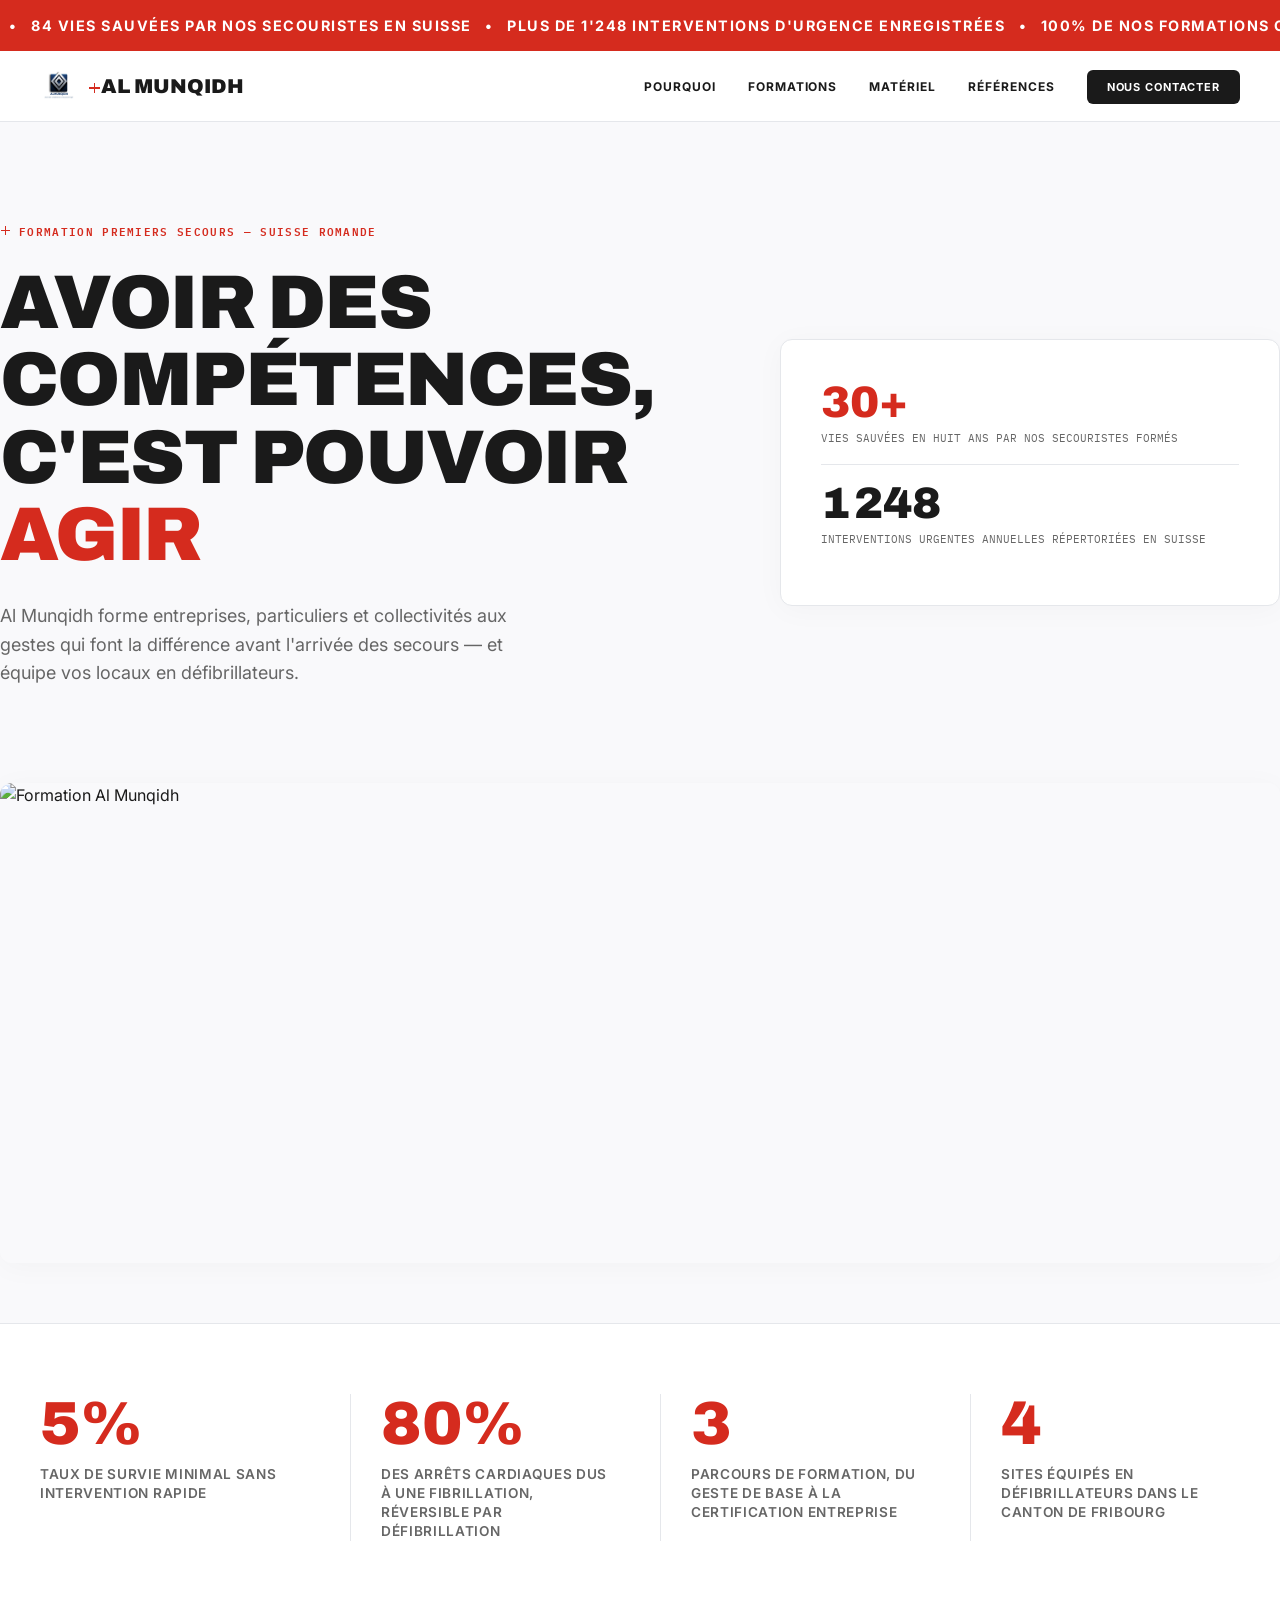
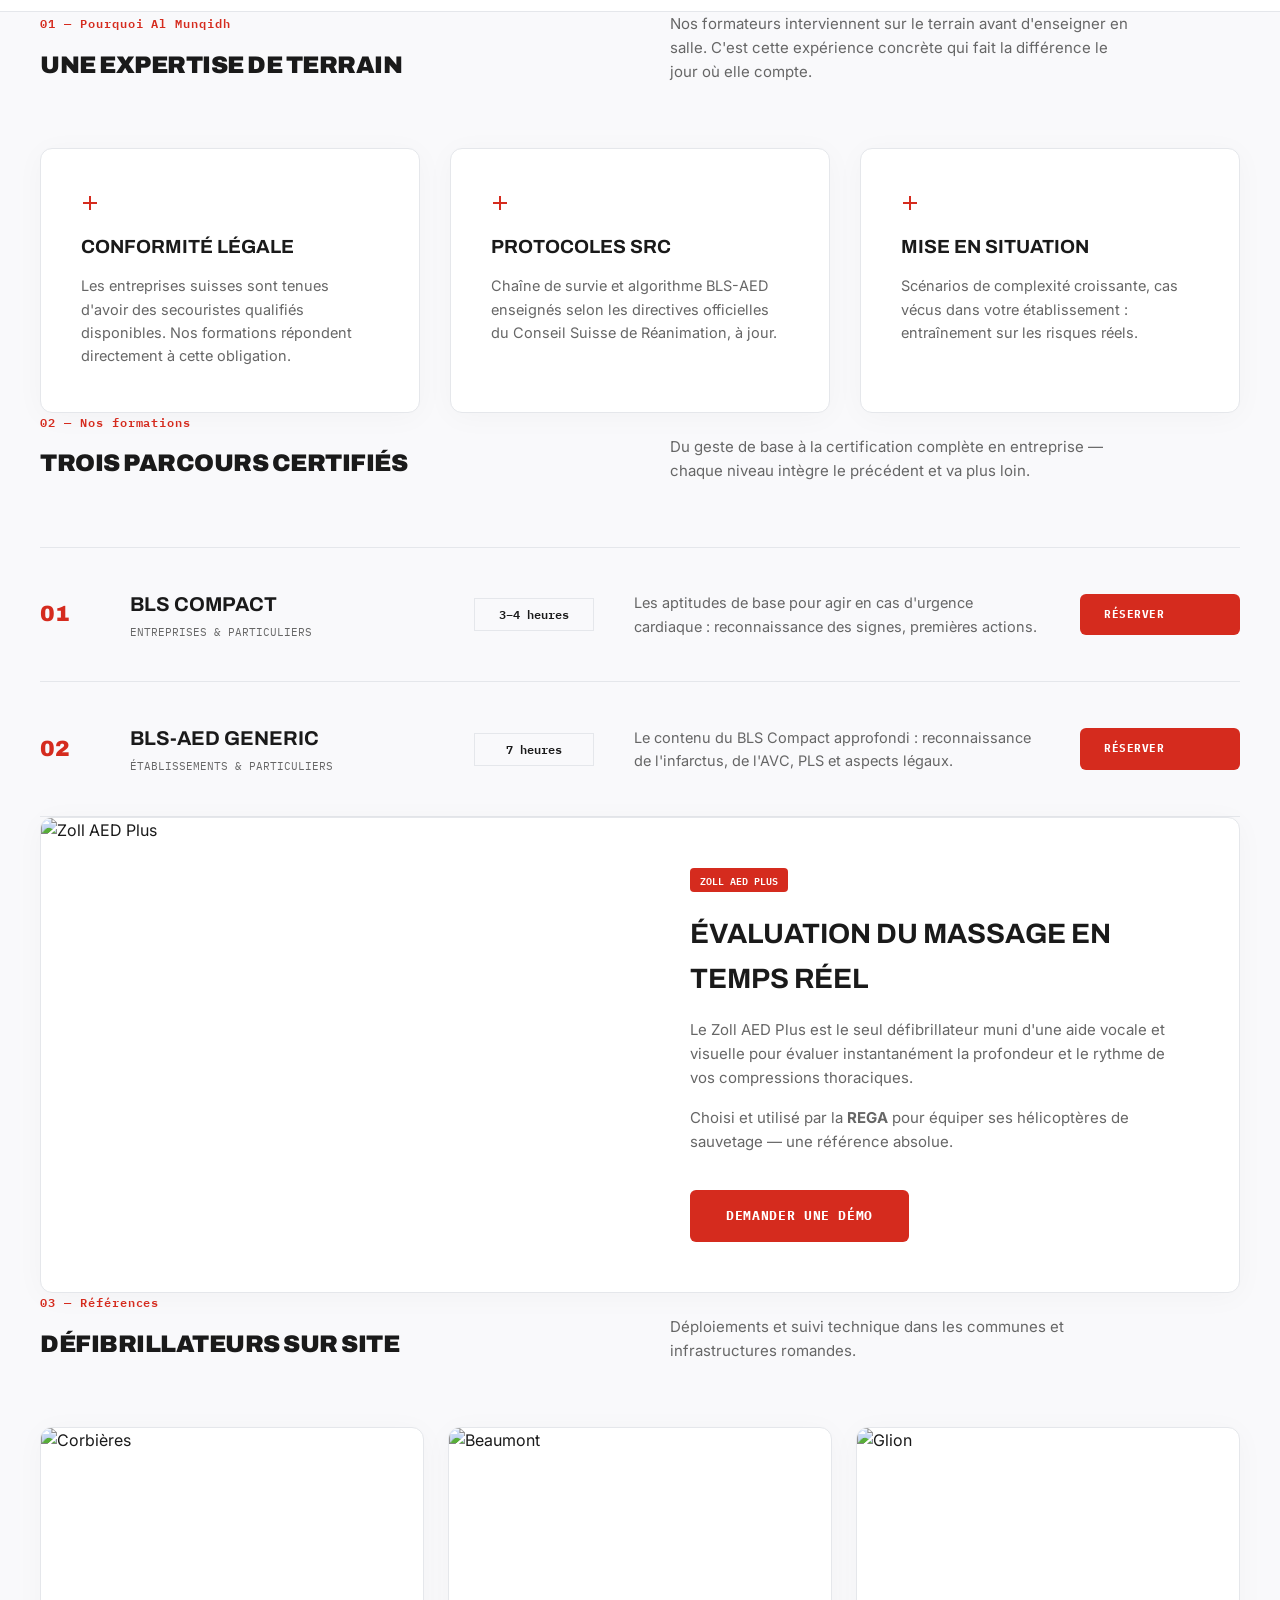
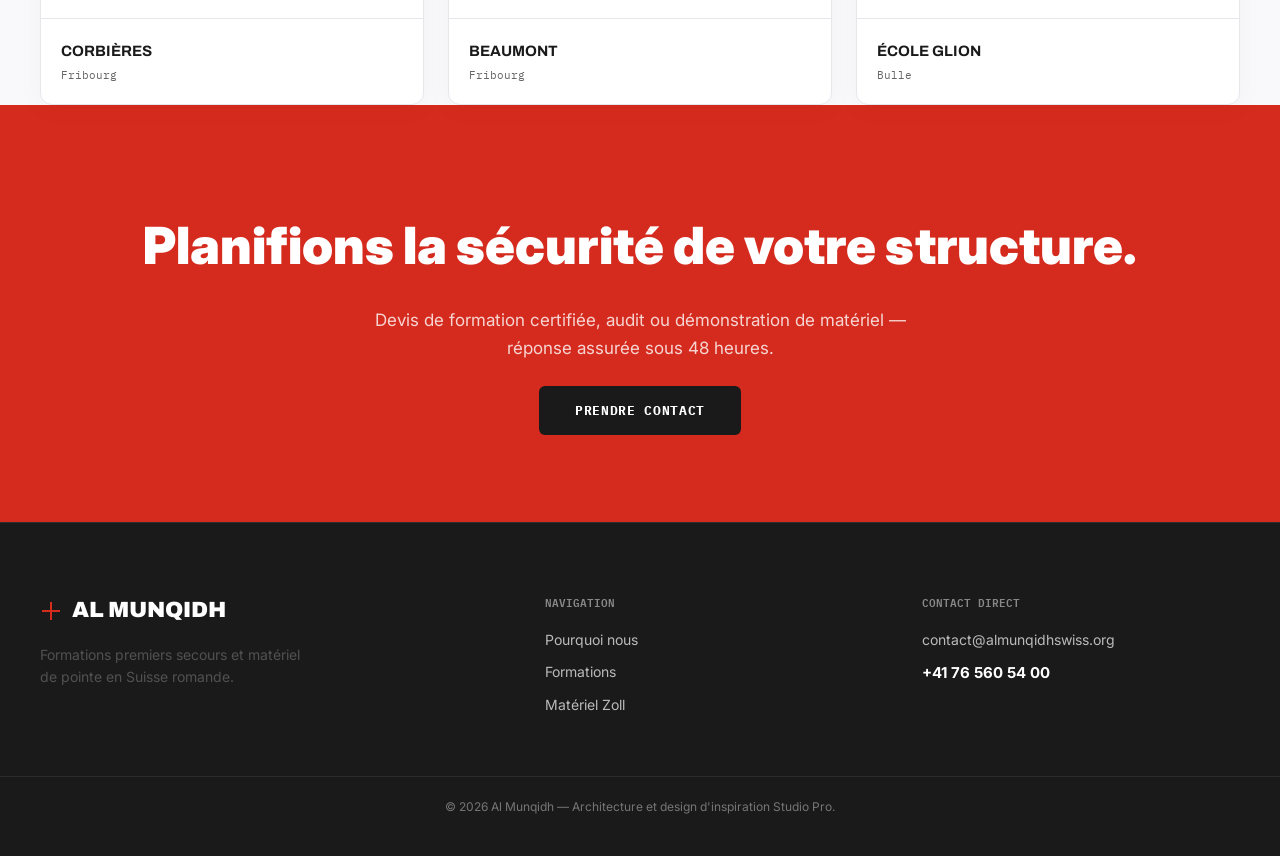
==== commit effce647: "Update index.html" ====
--- a/index.html
+++ b/index.html
@@ -8,13 +8,15 @@
         @import url('https://fonts.googleapis.com/css2?family=Archivo:wght@700;900&family=Inter:wght@400;500;600;700;800&family=IBM+Plex+Mono:wght@400;500;600&display=swap');
         
         :root { 
-            --suisse-red: #D52B1E; /* Le Rouge Officiel Suisse */
-            --dark: #151515; 
-            --bg-light: #FAFAF8; 
+            --suisse-red: #D52B1E; 
+            --dark: #1A1A1A; 
+            --bg-light: #F9F9FB; 
             --bg-card: #FFFFFF;
-            --steel: #6E6E68;
-            --line: #D9D7CE;
-            --radius: 16px;
+            --steel: #666666;
+            --line: #E5E7EB;
+            --radius: 12px;
+            --shadow-subtle: 0 4px 30px rgba(0, 0, 0, 0.03);
+            --shadow-hover: 0 10px 40px rgba(0, 0, 0, 0.06);
         }
         
         * { box-sizing: border-box; margin: 0; padding: 0; }
@@ -25,7 +27,6 @@
             color: var(--dark); 
             background-color: var(--bg-light);
             line-height: 1.6; 
-            min-height: 100vh;
             -webkit-font-smoothing: antialiased;
         }
         
@@ -38,166 +39,164 @@
         .cross::before { left: 44%; top: 10%; width: 12%; height: 80%; }
         .cross::after { top: 44%; left: 10%; height: 12%; width: 80%; }
 
-        /* 1. BANDE DE NEWS AGRANDIE ET TEXTE BLANC SUR VRAI ROUGE SUISSE */
+        /* 1. Bande Défilante Style Studio (Fine, Rouge Suisse Officiel) */
         .news-banner { 
             background: var(--suisse-red);
-            color: var(--white); 
             color: #FFFFFF;
-            padding: 22px 0; 
+            padding: 14px 0; 
             overflow: hidden; 
             white-space: nowrap; 
-            font-weight: 900; 
-            font-size: 1.1rem; 
+            font-weight: 700; 
+            font-size: 0.9rem; 
             text-transform: uppercase;
-            letter-spacing: 2px;
-            border-bottom: 2px solid #A11F14;
+            letter-spacing: 1.5px;
             position: relative;
             z-index: 1000;
-            box-shadow: 0 4px 15px rgba(213, 43, 30, 0.25);
-        }
-        .marquee { display: inline-block; animation: marquee 35s linear infinite; }
+        }
+        .marquee { display: inline-block; animation: marquee 40s linear infinite; }
         @keyframes marquee { 0% { transform: translate(0, 0); } 100% { transform: translate(-50%, 0); } }
 
-        /* 2. Barre de Navigation */
+        /* 2. Barre de Navigation Style Studio (Flottante, Épurée) */
         .header { 
-            background: rgba(250, 250, 248, 0.95); 
-            backdrop-filter: blur(10px); -webkit-backdrop-filter: blur(10px); 
+            background: rgba(255, 255, 255, 0.9); 
+            backdrop-filter: blur(15px); -webkit-backdrop-filter: blur(15px); 
             position: sticky; top: 0; z-index: 999; 
             border-bottom: 1px solid var(--line); 
         }
-        .nav-container { padding: 18px 40px; display: flex; justify-content: space-between; align-items: center; max-width: 1280px; margin: 0 auto; width: 100%; }
-        
-        .brand-link { display: flex; align-items: center; gap: 12px; font-family: 'Archivo'; font-weight: 900; font-size: 20px; text-transform: uppercase; }
-        .logo-img { height: 40px; width: auto; }
-        .brand-link .cross { color: var(--suisse-red); font-size: 14px; }
+        .nav-container { padding: 16px 40px; display: flex; justify-content: space-between; align-items: center; max-width: 1280px; margin: 0 auto; width: 100%; }
+        
+        .brand-link { display: flex; align-items: center; gap: 10px; font-family: 'Archivo'; font-weight: 900; font-size: 20px; text-transform: uppercase; }
+        .logo-img { height: 38px; width: auto; }
+        .brand-link .cross { color: var(--suisse-red); font-size: 13px; }
         
         .nav-links { display: flex; align-items: center; list-style: none; gap: 32px; }
-        .nav-links a { font-size: 13px; font-weight: 700; text-transform: uppercase; letter-spacing: 0.08em; color: var(--dark); }
+        .nav-links a { font-size: 12px; font-weight: 700; text-transform: uppercase; letter-spacing: 0.08em; color: var(--dark); }
         .nav-links a:hover { color: var(--suisse-red); }
-        .nav-cta { background: var(--dark); color: var(--bg-light) !important; padding: 10px 20px; border-radius: 4px; }
-        .nav-cta:hover { background: var(--suisse-red) !important; color: white !important; }
+        .nav-cta { background: var(--dark); color: white !important; padding: 10px 20px; border-radius: 6px; font-size: 11px !important; }
+        .nav-cta:hover { background: var(--suisse-red) !important; }
 
         /* Hamburger Mobile */
         .hamburger { display: none; background: none; border: none; cursor: pointer; padding: 5px; z-index: 1001; }
-        .hamburger span { display: block; width: 24px; height: 2px; background: var(--dark); margin: 5px 0; transition: 0.3s; }
+        .hamburger span { display: block; width: 22px; height: 2px; background: var(--dark); margin: 5px 0; transition: 0.3s; }
 
         /* Menu Mobile */
-        .mobile-menu { display: none; position: fixed; top: 0; left: 0; width: 100%; height: 100vh; background: var(--bg-light); z-index: 998; padding: 140px 40px; flex-direction: column; gap: 28px; opacity: 0; transform: scale(0.95); transition: all 0.3s ease; }
+        .mobile-menu { display: none; position: fixed; top: 0; left: 0; width: 100%; height: 100vh; background: var(--bg-card); z-index: 998; padding: 140px 40px; flex-direction: column; gap: 24px; opacity: 0; transform: scale(0.98); transition: all 0.3s ease; }
         .mobile-menu.open { display: flex; opacity: 1; transform: scale(1); }
-        .mobile-menu a { font-size: 1.8rem; font-weight: 800; text-transform: uppercase; color: var(--dark); }
+        .mobile-menu a { font-size: 1.6rem; font-weight: 800; text-transform: uppercase; color: var(--dark); }
 
         .hamburger.open span:nth-child(1) { transform: rotate(45deg) translate(5px, 5px); }
         .hamburger.open span:nth-child(2) { opacity: 0; }
         .hamburger.open span:nth-child(3) { transform: rotate(-45deg) translate(5px, -5px); }
         
-        /* 3. Hero Section */
+        /* 3. Hero Section Studio Style */
         .wrap { max-width: 1280px; margin: 0 auto; padding: 0 40px; }
-        .hero { padding: 80px 0 60px 0; }
-        .hero-grid { display: grid; grid-template-columns: 1.5fr 1fr; gap: 60px; align-items: end; }
-        .eyebrow { font-family: 'IBM Plex Mono'; font-size: 12px; letter-spacing: 0.12em; text-transform: uppercase; color: var(--suisse-red); display: flex; align-items: center; gap: 8px; margin-bottom: 20px; font-weight: 600; }
-        .hero h1 { font-size: clamp(40px, 6.5vw, 84px); line-height: 0.98; margin-bottom: 26px; color: var(--dark); }
-        .hero-lede { max-width: 540px; font-size: 18px; color: var(--steel); }
-        
-        .hero-side { border-left: 1px solid var(--line); padding-left: 40px; }
-        .stat-block { padding: 20px 0; }
+        .hero { padding: 100px 0 60px 0; }
+        .hero-grid { display: grid; grid-template-columns: 1.4fr 1fr; gap: 80px; align-items: center; }
+        .eyebrow { font-family: 'IBM Plex Mono'; font-size: 11px; letter-spacing: 0.12em; text-transform: uppercase; color: var(--suisse-red); display: flex; align-items: center; gap: 8px; margin-bottom: 24px; font-weight: 600; }
+        .hero h1 { font-size: clamp(38px, 6vw, 76px); line-height: 1.02; margin-bottom: 28px; color: var(--dark); font-weight: 900; }
+        .hero-lede { max-width: 520px; font-size: 18px; color: var(--steel); margin-bottom: 35px; }
+        
+        .hero-side { background: var(--bg-card); padding: 40px; border-radius: var(--radius); border: 1px solid var(--line); box-shadow: var(--shadow-subtle); }
+        .stat-block { padding: 16px 0; }
+        .stat-block:first-child { padding-top: 0; }
         .stat-block + .stat-block { border-top: 1px solid var(--line); }
-        .stat-num { font-family: 'Archivo'; font-weight: 900; font-size: 48px; line-height: 1; color: var(--dark); }
-        .stat-label { font-family: 'IBM Plex Mono'; font-size: 12px; color: var(--steel); text-transform: uppercase; margin-top: 8px; }
-
-        /* Images en vraies couleurs */
-        .hero-media { position: relative; margin-top: 50px; border-radius: var(--radius); overflow: hidden; }
-        .hero-media img { width: 100%; height: 500px; object-fit: cover; display: block; }
-
-        /* 4. Strip des 4 statistiques clés */
-        .data-strip { background: #F1F0EA; border-top: 1px solid var(--line); border-bottom: 1px solid var(--line); padding: 60px 0; }
+        .stat-num { font-family: 'Archivo'; font-weight: 900; font-size: 44px; line-height: 1; color: var(--dark); }
+        .stat-label { font-family: 'IBM Plex Mono'; font-size: 11px; color: var(--steel); text-transform: uppercase; margin-top: 6px; }
+
+        .hero-media { position: relative; margin-top: 60px; border-radius: var(--radius); overflow: hidden; box-shadow: var(--shadow-subtle); }
+        .hero-media img { width: 100%; height: 480px; object-fit: cover; display: block; }
+
+        /* 4. Strip Statistique Minimaliste Blanc/Gris */
+        .data-strip { background: var(--bg-card); border-top: 1px solid var(--line); border-bottom: 1px solid var(--line); padding: 70px 0; }
         .data-grid { display: grid; grid-template-columns: repeat(auto-fit, minmax(220px, 1fr)); gap: 40px; }
         .data-card { border-left: 1px solid var(--line); padding-left: 30px; }
         .data-card:first-child { border-left: none; padding-left: 0; }
-        .data-num { font-family: 'Archivo'; font-size: 4rem; font-weight: 900; color: var(--suisse-red); line-height: 1; margin-bottom: 10px; }
-        .data-desc { font-size: 0.85rem; font-weight: 700; color: var(--steel); text-transform: uppercase; letter-spacing: 0.05em; }
-
-        /* 5. Sections Générales */
+        .data-num { font-family: 'Archivo'; font-size: 3.8rem; font-weight: 900; color: var(--suisse-red); line-height: 1; margin-bottom: 10px; }
+        .data-desc { font-size: 0.85rem; font-weight: 600; color: var(--steel); text-transform: uppercase; letter-spacing: 0.05em; line-height: 1.4; }
+
+        /* 5. Sections Générales (Inspiration Studio Épuré) */
         section { padding: 100px 0; }
-        .section-head { display: grid; grid-template-columns: 1fr 1fr; gap: 60px; margin-bottom: 64px; }
-        .section-num { font-family: 'IBM Plex Mono'; font-size: 13px; color: var(--suisse-red); letter-spacing: 0.08em; margin-bottom: 12px; }
-        .section-desc { color: var(--steel); max-width: 460px; }
+        .section-head { display: grid; grid-template-columns: 1fr 1fr; gap: 60px; margin-bottom: 64px; align-items: end; }
+        .section-num { font-family: 'IBM Plex Mono'; font-size: 12px; color: var(--suisse-red); letter-spacing: 0.08em; margin-bottom: 12px; font-weight: 600; }
+        .section-desc { color: var(--steel); max-width: 460px; font-size: 15px; }
 
         /* Cartes Pourquoi */
         .cards { display: grid; grid-template-columns: repeat(auto-fit, minmax(300px, 1fr)); gap: 30px; }
         .card { 
             background: var(--bg-card); border: 1px solid var(--line); 
-            padding: 40px; border-radius: var(--radius);
-            box-shadow: 0 4px 20px rgba(0,0,0,0.02); transition: 0.3s;
-        }
-        .card:hover { transform: translateY(-5px); border-color: var(--suisse-red); }
-        .card .cross { color: var(--suisse-red); font-size: 20px; margin-bottom: 20px; }
-        .card h3 { font-family: 'Archivo'; font-size: 20px; text-transform: uppercase; margin-bottom: 12px; }
+            padding: 45px 40px; border-radius: var(--radius);
+            box-shadow: var(--shadow-subtle); transition: all 0.3s cubic-bezier(0.16, 1, 0.3, 1);
+        }
+        .card:hover { transform: translateY(-5px); border-color: var(--suisse-red); box-shadow: var(--shadow-hover); }
+        .card .cross { color: var(--suisse-red); font-size: 18px; margin-bottom: 20px; }
+        .card h3 { font-family: 'Archivo'; font-size: 19px; text-transform: uppercase; margin-bottom: 12px; font-weight: 700; }
         .card p { color: var(--steel); font-size: 14.5px; }
 
         /* Formations */
-        .formation-row { display: grid; grid-template-columns: 50px 1.5fr 120px 2fr 160px; gap: 30px; padding: 40px 0; border-top: 1px solid var(--line); align-items: center; }
+        .formation-row { display: grid; grid-template-columns: 50px 1.5fr 120px 2fr 160px; gap: 40px; padding: 40px 0; border-top: 1px solid var(--line); align-items: center; }
         .formation-row:last-child { border-bottom: 1px solid var(--line); }
-        .f-num { font-family: 'Archivo'; font-weight: 900; font-size: 24px; color: var(--suisse-red); }
-        .f-name { font-family: 'Archivo'; font-size: 22px; text-transform: uppercase; margin-bottom: 4px; }
+        .f-num { font-family: 'Archivo'; font-weight: 900; font-size: 22px; color: var(--suisse-red); }
+        .f-name { font-family: 'Archivo'; font-size: 20px; text-transform: uppercase; margin-bottom: 4px; font-weight: 700; }
         .f-audience { font-family: 'IBM Plex Mono'; font-size: 11px; color: var(--steel); text-transform: uppercase; }
-        .f-duration { font-family: 'IBM Plex Mono'; font-size: 13px; border: 1px solid var(--line); padding: 8px 12px; text-align: center; background: white; }
+        .f-duration { font-family: 'IBM Plex Mono'; font-size: 12px; border: 1px solid var(--line); padding: 6px 12px; text-align: center; background: #F9F9FB; font-weight: 600; }
         .f-desc { color: var(--steel); font-size: 14.5px; }
 
-        /* Matériel */
-        .materiel-grid { display: grid; grid-template-columns: 1fr 1fr; border: 1px solid var(--line); border-radius: var(--radius); overflow: hidden; background: var(--bg-card); }
-        .materiel-media img { width: 100%; height: 100%; object-fit: cover; display: block; }
-        .materiel-copy { padding: 60px; display: flex; flex-direction: column; justify-content: center; }
-        .tag-red { display: inline-block; background: var(--suisse-red); color: white; padding: 6px 12px; font-family: 'IBM Plex Mono'; font-size: 11px; text-transform: uppercase; margin-bottom: 20px; width: fit-content; font-weight: 600; }
-        .materiel-copy h3 { font-family: 'Archivo'; font-size: 32px; text-transform: uppercase; margin-bottom: 16px; }
-        .materiel-copy p { color: var(--steel); margin-bottom: 16px; }
+        /* Matériel Grid */
+        .materiel-grid { display: grid; grid-template-columns: 1fr 1fr; border: 1px solid var(--line); border-radius: var(--radius); overflow: hidden; background: var(--bg-card); box-shadow: var(--shadow-subtle); }
+        .materiel-media img { width: 100%; height: 100%; max-height: 440px; object-fit: cover; display: block; }
+        .materiel-copy { padding: 50px; display: flex; flex-direction: column; justify-content: center; }
+        .tag-red { display: inline-block; background: var(--suisse-red); color: white; padding: 4px 10px; font-family: 'IBM Plex Mono'; font-size: 10px; text-transform: uppercase; margin-bottom: 20px; width: fit-content; font-weight: 600; border-radius: 4px; }
+        .materiel-copy h3 { font-family: 'Archivo'; font-size: 28px; text-transform: uppercase; margin-bottom: 16px; font-weight: 700; }
+        .materiel-copy p { color: var(--steel); margin-bottom: 16px; font-size: 15px; }
 
         /* Références Galerie */
-        .sites-grid { display: grid; grid-template-columns: repeat(auto-fit, minmax(240px, 1fr)); gap: 16px; margin-top: 20px; }
-        .site { background: var(--bg-card); border: 1px solid var(--line); border-radius: 12px; overflow: hidden; }
-        .site-img { height: 180px; overflow: hidden; }
-        .site-img img { width: 100%; height: 100%; object-fit: cover; transition: 0.3s; }
-        .site:hover .site-img img { transform: scale(1.05); }
-        .site-info { padding: 20px; }
-        .site-info .place { font-family: 'Archivo'; font-weight: 700; text-transform: uppercase; }
+        .sites-grid { display: grid; grid-template-columns: repeat(auto-fit, minmax(260px, 1fr)); gap: 24px; margin-top: 20px; }
+        .site { background: var(--bg-card); border: 1px solid var(--line); border-radius: var(--radius); overflow: hidden; box-shadow: var(--shadow-subtle); transition: all 0.3s ease; }
+        .site:hover { box-shadow: var(--shadow-hover); transform: translateY(-3px); }
+        .site-img { height: 190px; overflow: hidden; }
+        .site-img img { width: 100%; height: 100%; object-fit: cover; }
+        .site-info { padding: 20px; border-top: 1px solid var(--line); }
+        .site-info .place { font-family: 'Archivo'; font-weight: 700; text-transform: uppercase; font-size: 15px; }
         .site-info .canton { font-family: 'IBM Plex Mono'; font-size: 11px; color: var(--steel); margin-top: 4px; }
 
-        /* Section de contact */
+        /* 6. Section de contact épurée Studio */
         .cta-band { background: var(--suisse-red); color: white; padding: 100px 0; text-align: center; }
+        .cta-band h2 { font-size: clamp(30px, 4vw, 52px); font-weight: 900; margin-bottom: 20px; }
         .btn-solid { 
             background: var(--dark); color: white; padding: 16px 36px; 
             border-radius: 6px; font-family: 'IBM Plex Mono'; font-weight: 700; text-transform: uppercase;
-            border: none; cursor: pointer; transition: 0.2s;
+            border: none; cursor: pointer; transition: 0.2s; font-size: 13px; letter-spacing: 0.05em;
         }
         .btn-solid:hover { background: #333; transform: translateY(-2px); }
 
-        footer { background: var(--dark); padding: 60px 0 30px; color: rgba(255,255,255,0.5); font-size: 14px; }
-        .footer-grid { display: grid; grid-template-columns: 1.5fr 1fr 1fr; gap: 40px; margin-bottom: 40px; }
+        footer { background: var(--dark); padding: 70px 0 40px; color: rgba(255,255,255,0.4); font-size: 14px; border-top: 1px solid #2d2d2d; }
+        .footer-grid { display: grid; grid-template-columns: 1.4fr 1fr 1fr; gap: 60px; margin-bottom: 50px; }
         .footer-logo { font-family: 'Archivo'; font-weight: 900; text-transform: uppercase; font-size: 22px; color: white; display: flex; align-items: center; gap: 10px; }
         .footer-logo .cross { color: var(--suisse-red); }
-        .footer-col h5 { font-family: 'IBM Plex Mono'; font-size: 11px; color: #7B7A72; text-transform: uppercase; margin-bottom: 15px; }
-        .footer-col a { display: block; color: rgba(255,255,255,0.7); margin-bottom: 8px; }
+        .footer-col h5 { font-family: 'IBM Plex Mono'; font-size: 11px; color: #888; text-transform: uppercase; margin-bottom: 18px; font-weight: 600; }
+        .footer-col a { display: block; color: rgba(255,255,255,0.7); margin-bottom: 10px; }
         .footer-col a:hover { color: var(--suisse-red); }
 
         @media (max-width: 900px) {
             .wrap { padding: 0 24px; }
             .nav-links { display: none; } .hamburger { display: block; }
-            .hero-grid, .section-head, .formation-row, .materiel-grid, .footer-grid { grid-template-columns: 1fr; gap: 30px; }
-            .hero-side { border-left: none; padding-left: 0; border-top: 1px solid var(--line); padding-top: 20px; }
-            .data-grid { grid-template-columns: 1fr 1fr; }
+            .hero-grid, .section-head, .formation-row, .materiel-grid, .footer-grid { grid-template-columns: 1fr; gap: 35px; }
+            .hero-side { border-left: none; padding-left: 0; }
+            .data-grid { grid-template-columns: 1fr 1fr; gap: 30px; }
             .data-card { border-left: none; padding-left: 0; }
         }
     </style>
 </head>
 <body>
 
-    <!-- 1. BANDE DE NEWS PROPRE SUR COMPOSANTE ROUGE INTERNATIONALE SUISSE -->
+    <!-- 1. BANDE DE NEWS PROPRE STYLE STUDIO -->
     <div class="news-banner">
         <div class="marquee">
             &nbsp; • &nbsp; 84 VIES SAUVÉES PAR NOS SECOURISTES EN SUISSE &nbsp; • &nbsp; PLUS DE 1'248 INTERVENTIONS D'URGENCE ENREGISTRÉES &nbsp; • &nbsp; 100% DE NOS FORMATIONS CERTIFIÉES SRC &nbsp; • &nbsp; FORMATIONS ENTREPRISES SUR-MESURE &nbsp; • &nbsp;
         </div>
     </div>
 
-    <!-- 2. HEADER -->
+    <!-- 2. NAVIGATION DISCRÈTE -->
     <header class="header">
         <div class="nav-container">
             <a href="index.html" class="brand-link">
@@ -225,7 +224,7 @@
     </div>
 
     <main>
-        <!-- 3. HERO SECTION -->
+        <!-- 3. HERO SECTION AERÉE -->
         <section class="hero wrap">
             <div class="hero-grid">
                 <div>
@@ -249,7 +248,7 @@
             </div>
         </section>
 
-        <!-- 4. STRIP SCIENTIFIQUE -->
+        <!-- 4. STRIP SCIENTIFIQUE ÉPURÉ -->
         <div class="data-strip">
             <div class="wrap data-grid">
                 <div class="data-card">
@@ -278,7 +277,7 @@
                     <div class="section-num">01 — Pourquoi Al Munqidh</div>
                     <h2 class="display">Une expertise de terrain</h2>
                 </div>
-                <p class="section-desc">Nos formateurs interviennent sur le terrain avant d'enseigner en salle. C'est cette expérience concrète qui fait la différence.</p>
+                <p class="section-desc">Nos formateurs interviennent sur le terrain avant d'enseigner en salle. C'est cette expérience concrète qui fait la différence le jour où elle compte.</p>
             </div>
             <div class="cards">
                 <div class="card">
@@ -306,7 +305,7 @@
                     <div class="section-num">02 — Nos formations</div>
                     <h2 class="display">Trois parcours certifiés</h2>
                 </div>
-                <p class="section-desc">Du geste de base à la certification complète en entreprise — contactez-nous pour réserver ou en savoir plus.</p>
+                <p class="section-desc">Du geste de base à la certification complète en entreprise — chaque niveau intègre le précédent et va plus loin.</p>
             </div>
             
             <div>
@@ -318,7 +317,7 @@
                     </div>
                     <div class="f-duration">3–4 heures</div>
                     <div class="f-desc">Les aptitudes de base pour agir en cas d'urgence cardiaque : reconnaissance des signes, premières actions.</div>
-                    <a href="#contact" class="btn-solid" style="padding:10px 20px; font-size:12px; background: var(--suisse-red);">Réserver</a>
+                    <a href="#contact" class="btn-solid" style="padding:12px 24px; font-size:11px; background: var(--suisse-red);">Réserver</a>
                 </div>
                 <div class="formation-row">
                     <div class="f-num">02</div>
@@ -328,23 +327,23 @@
                     </div>
                     <div class="f-duration">7 heures</div>
                     <div class="f-desc">Le contenu du BLS Compact approfondi : reconnaissance de l'infarctus, de l'AVC, PLS et aspects légaux.</div>
-                    <a href="#contact" class="btn-solid" style="padding:10px 20px; font-size:12px; background: var(--suisse-red);">Réserver</a>
-                </div>
-            </div>
-        </section>
-
-        <!-- 7. MATÉRIEL -->
+                    <a href="#contact" class="btn-solid" style="padding:12px 24px; font-size:11px; background: var(--suisse-red);">Réserver</a>
+                </div>
+            </div>
+        </section>
+
+        <!-- 7. MATÉRIEL PROFESSIONNEL -->
         <section id="materiel" class="wrap">
             <div class="materiel-grid">
                 <div class="materiel-media">
                     <img src="https://almunqidhswiss.org/wp-content/uploads/2024/03/Capture-decran-2024-03-18-a-11.17.22-1.png" alt="Zoll AED Plus">
                 </div>
                 <div class="materiel-copy">
-                    <span class="tag-red">Matériel de pointe — Zoll AED Plus</span>
+                    <span class="tag-red">Zoll AED Plus</span>
                     <h3>Évaluation du massage en temps réel</h3>
                     <p>Le Zoll AED Plus est le seul défibrillateur muni d'une aide vocale et visuelle pour évaluer instantanément la profondeur et le rythme de vos compressions thoraciques.</p>
-                    <p>Choisi et utilisé par la <strong>REGA</strong> pour équiper ses hélicoptères de sauvetage.</p>
-                    <a href="#contact" class="btn-solid" style="margin-top:20px; width:fit-content; background:var(--suisse-red);">Réserver une démo gratuite</a>
+                    <p>Choisi et utilisé par la <strong>REGA</strong> pour équiper ses hélicoptères de sauvetage — une référence absolue.</p>
+                    <a href="#contact" class="btn-solid" style="margin-top:20px; width:fit-content; background:var(--suisse-red);">Demander une démo</a>
                 </div>
             </div>
         </section>
@@ -356,6 +355,7 @@
                     <div class="section-num">03 — Références</div>
                     <h2 class="display">Défibrillateurs sur site</h2>
                 </div>
+                <p class="section-desc">Déploiements et suivi technique dans les communes et infrastructures romandes.</p>
             </div>
             <div class="sites-grid">
                 <div class="site">
@@ -373,12 +373,12 @@
             </div>
         </section>
 
-        <!-- 9. CONTACT -->
+        <!-- 9. SECTION CONTACT REPOSANTE -->
         <section class="cta-band" id="contact">
             <div class="wrap">
-                <h2 class="display">Parlons de la sécurité de vos équipes</h2>
-                <p style="margin-bottom:30px; opacity:0.9;">Devis de formation ou démonstration — réponse sous 48 heures.</p>
-                <a href="mailto:contact@almunqidhswiss.org" class="btn-solid" style="padding:20px 50px;">Nous écrire par e-mail</a>
+                <h2>Planifions la sécurité de votre structure.</h2>
+                <p style="margin-bottom:35px; opacity:0.8; font-size:17px; max-width:600px; margin-left:auto; margin-right:auto;">Devis de formation certifiée, audit ou démonstration de matériel — réponse assurée sous 48 heures.</p>
+                <a href="mailto:contact@almunqidhswiss.org" class="btn-solid">Prendre contact</a>
             </div>
         </section>
     </main>
@@ -387,7 +387,7 @@
         <div class="wrap footer-grid">
             <div>
                 <div class="footer-logo"><span class="cross"></span>AL MUNQIDH</div>
-                <p style="margin-top:15px; opacity:0.6;">Formations premiers secours et matériel de pointe en Suisse romande.</p>
+                <p style="margin-top:15px; opacity:0.6; max-width:280px;">Formations premiers secours et matériel de pointe en Suisse romande.</p>
             </div>
             <div class="footer-col">
                 <h5>Navigation</h5>
@@ -398,28 +398,33 @@
             <div class="footer-col">
                 <h5>Contact direct</h5>
                 <a href="mailto:contact@almunqidhswiss.org">contact@almunqidhswiss.org</a>
-                <p style="color:white; font-weight:700; margin-top:10px;">+41 76 560 54 00</p>
+                <p style="color:white; font-weight:700; margin-top:10px; font-size:15px;">+41 76 560 54 00</p>
             </div>
         </div>
-        <div class="wrap" style="text-align:center; padding-top:20px; border-top:1px solid rgba(255,255,255,0.1); font-size:12px;">
-            © 2026 Al Munqidh — Alignement Suisse Édition Premium.
+        <div class="wrap" style="text-align:center; padding-top:20px; border-top:1px solid rgba(255,255,255,0.08); font-size:12px;">
+            © 2026 Al Munqidh — Architecture et design d'inspiration Studio Pro.
         </div>
     </footer>
 
     <script>
+        // Hamburger Mobile Toggle
         const hBtn = document.getElementById('hamburger-btn');
         const mMenu = document.getElementById('mobile-menu-container');
         hBtn.addEventListener('click', () => {
             hBtn.classList.toggle('open'); mMenu.classList.toggle('open');
         });
-
+        mMenu.querySelectorAll('a').forEach(l => l.addEventListener('click', () => {
+            hBtn.classList.remove('open'); mMenu.classList.remove('open');
+        }));
+
+        // Script d'animation des compteurs
         function anim(id, val) {
             let n = 0; let el = document.getElementById(id);
             let itv = setInterval(() => {
-                n += Math.max(1, Math.floor(val / 30));
+                n += Math.max(1, Math.floor(val / 35));
                 if(n >= val) { n = val; clearInterval(itv); }
                 el.innerText = n.toLocaleString('fr-CH') + (id === 'live-vies' ? '+' : '');
-            }, 40);
+            }, 35);
         }
         window.addEventListener('load', () => { anim('live-vies', 30); anim('live-urgences', 1248); });
     </script>
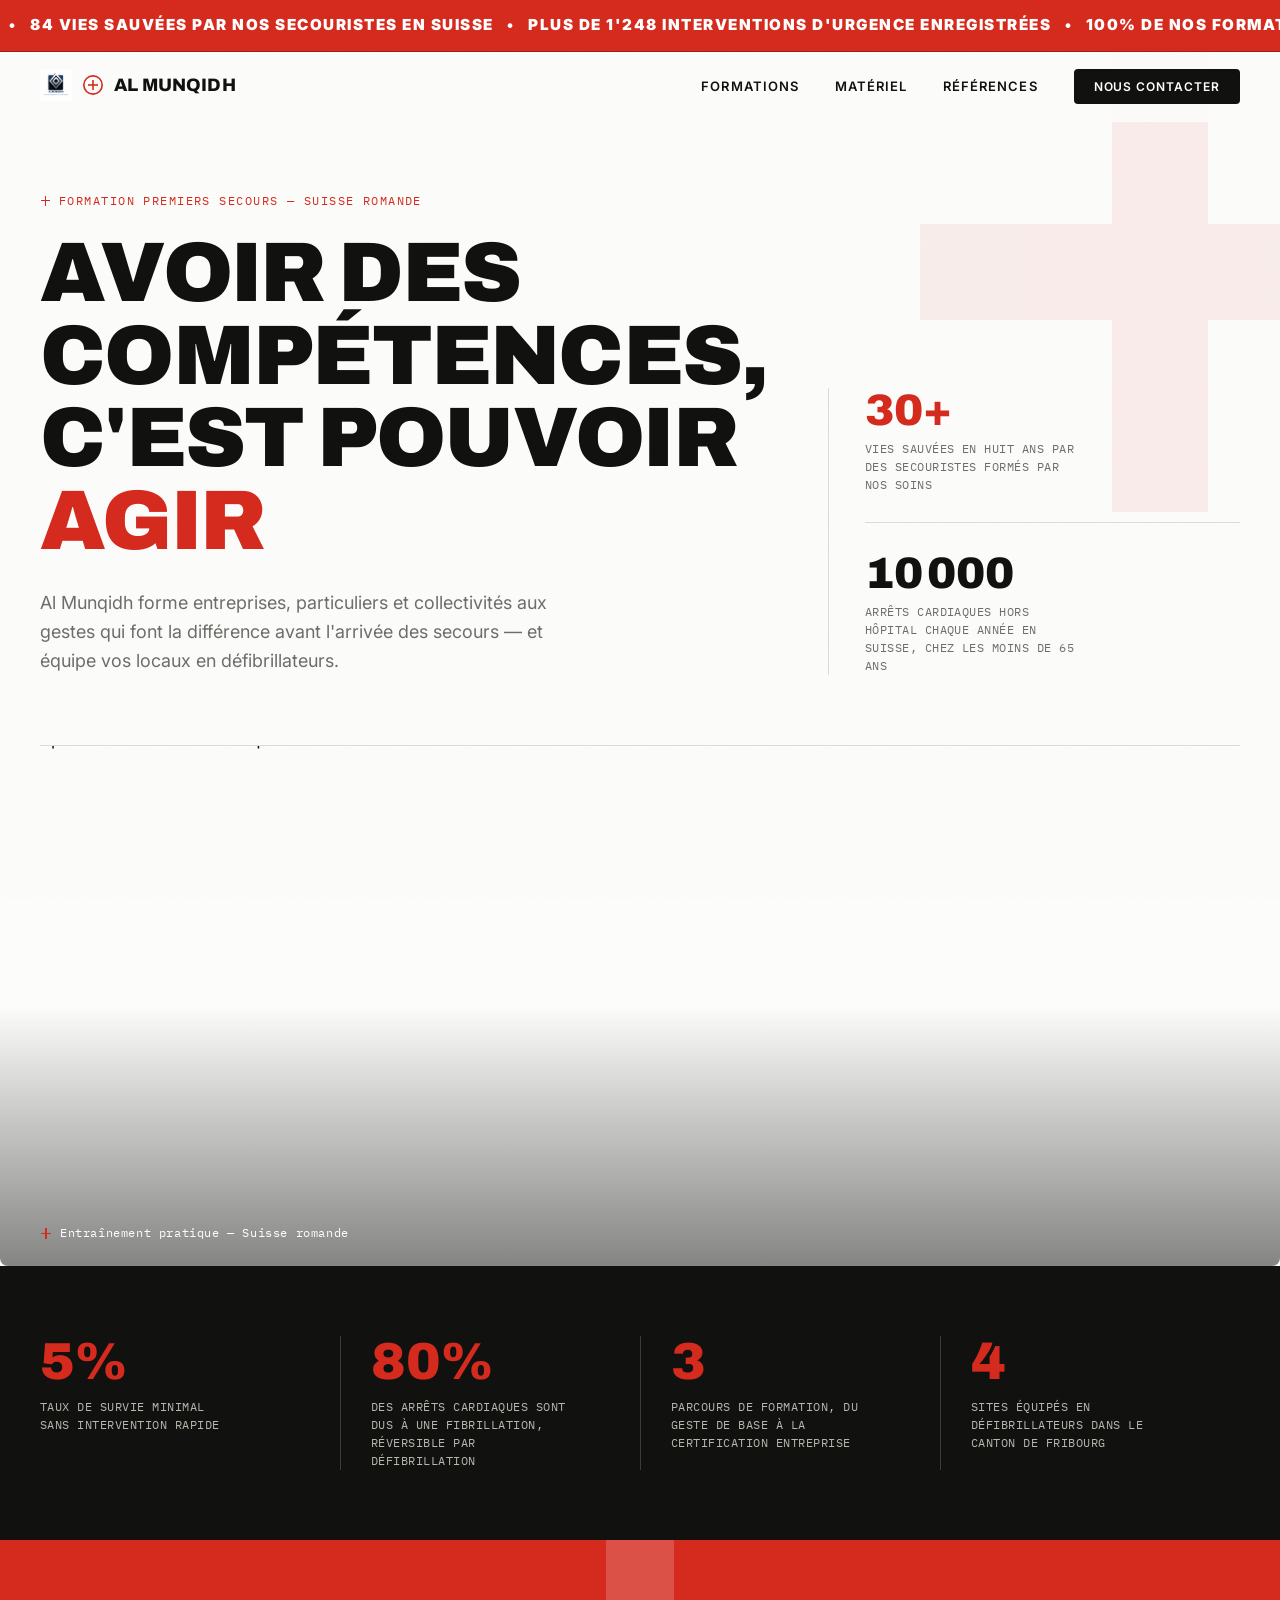
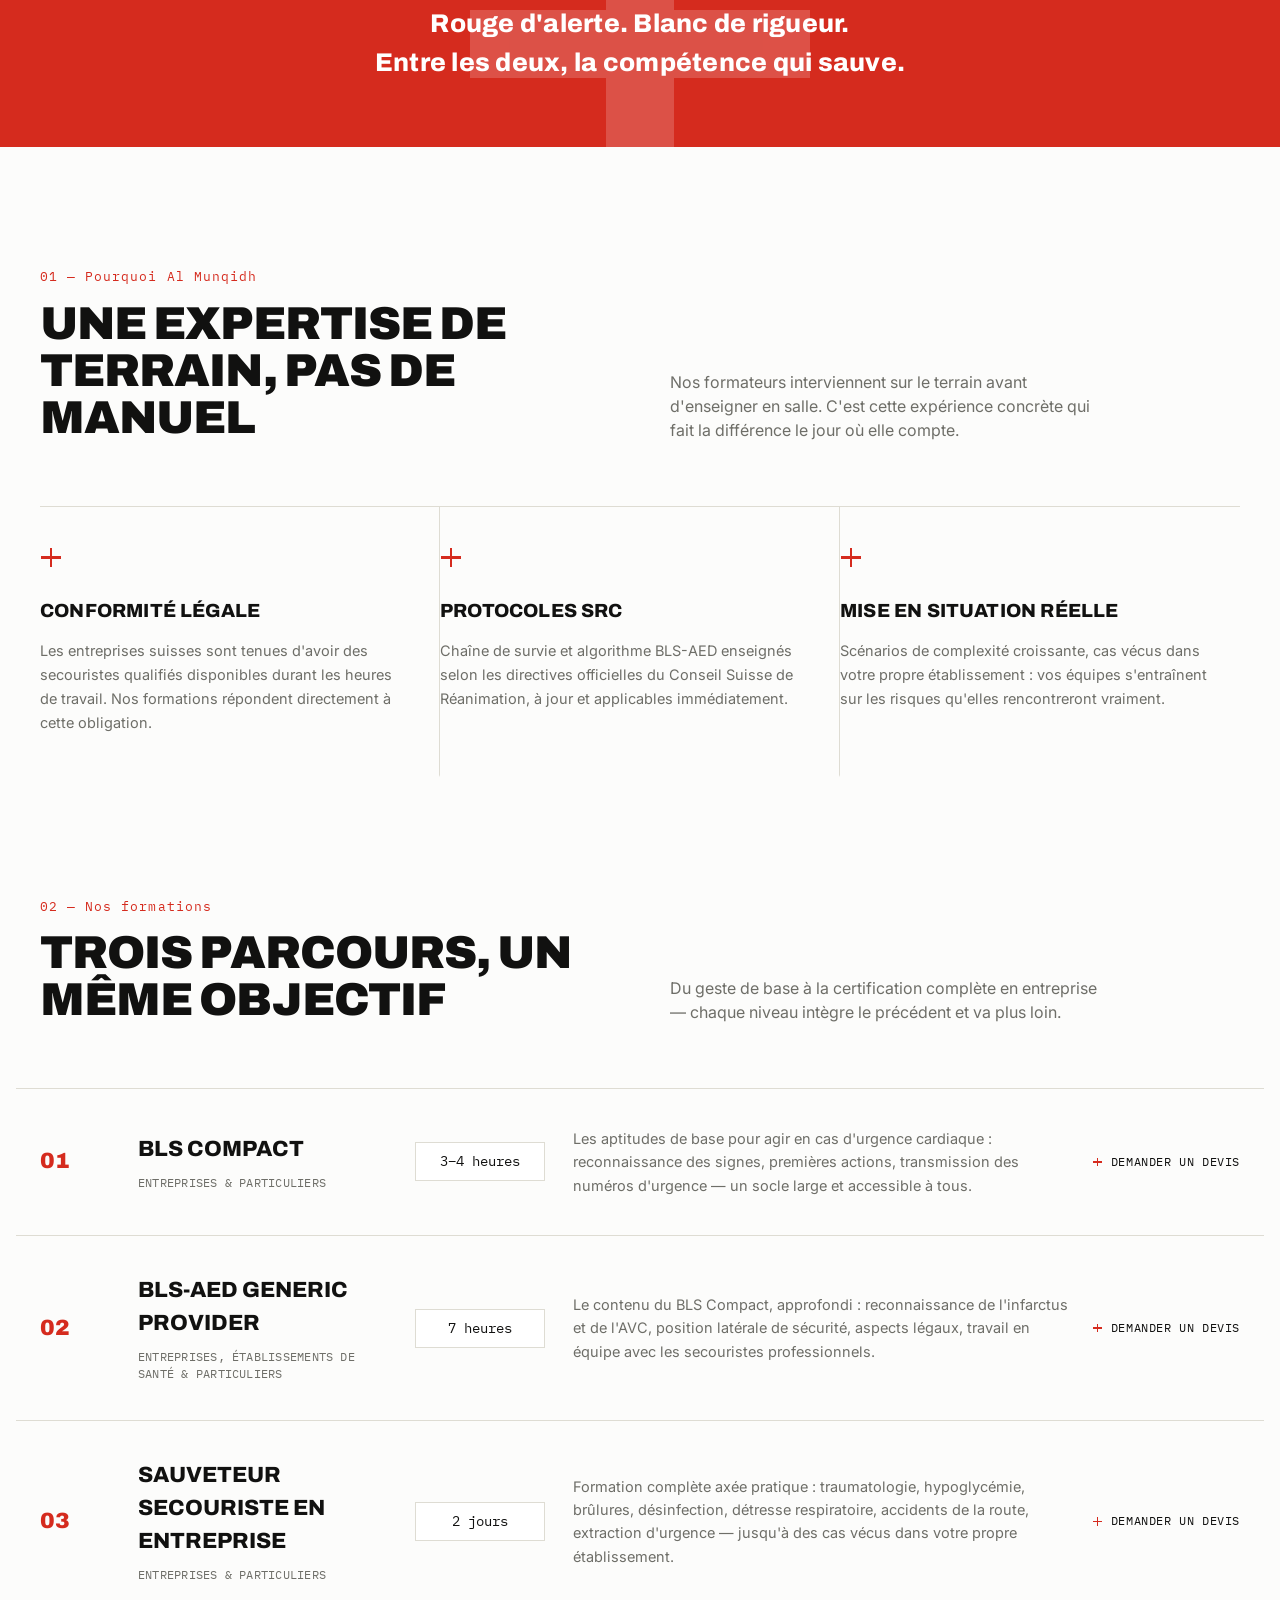
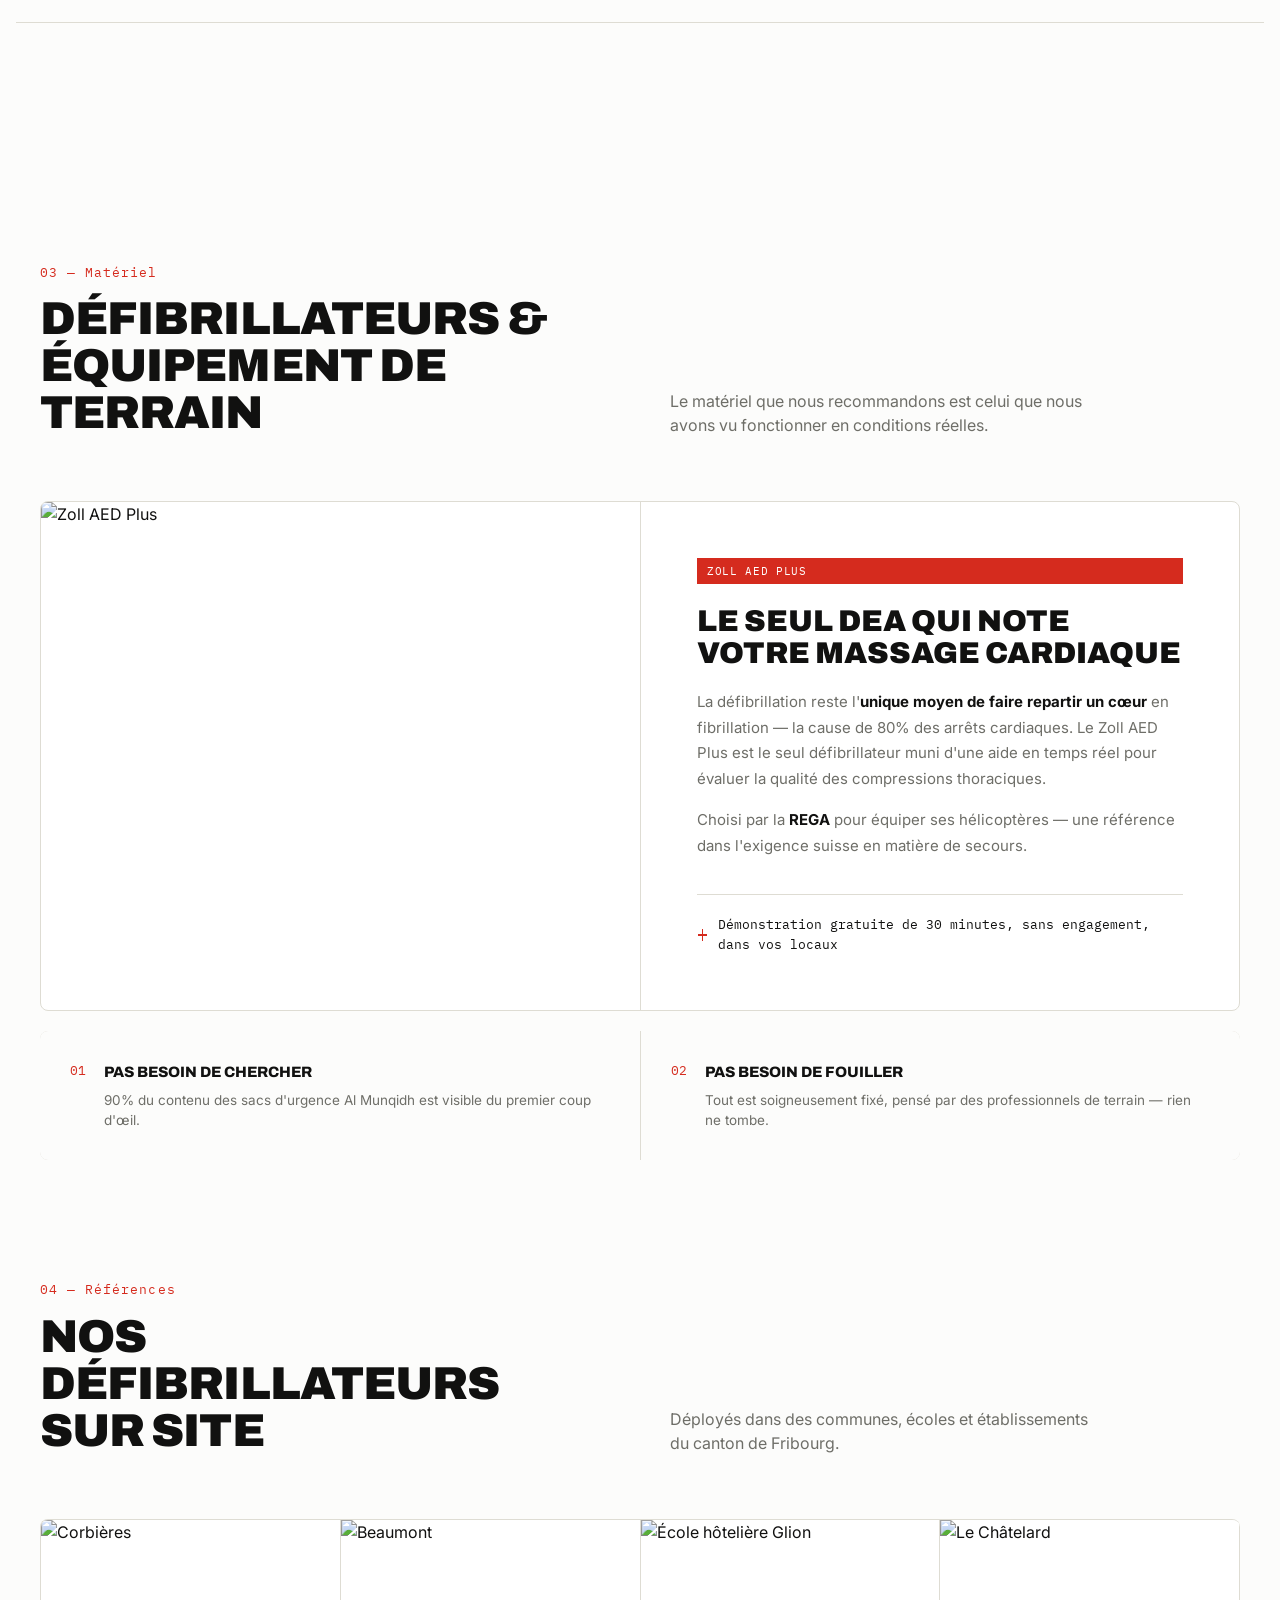
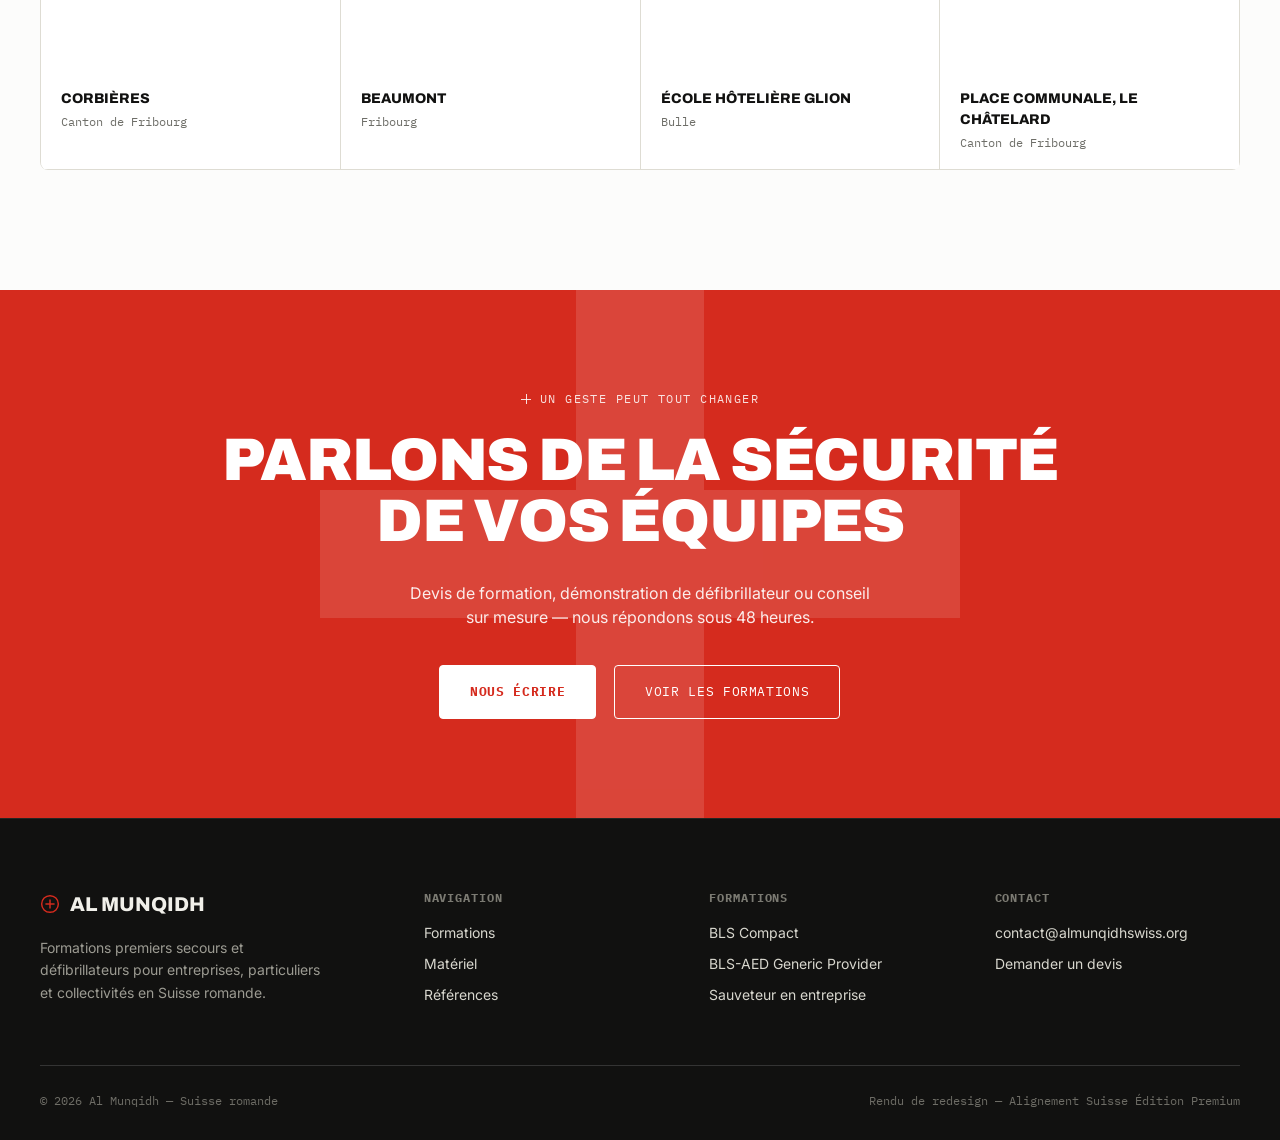
==== commit fd93513a: "Update index.html" ====
--- a/index.html
+++ b/index.html
@@ -1,432 +1,677 @@
 <!DOCTYPE html>
 <html lang="fr">
 <head>
-    <meta charset="UTF-8">
-    <meta name="viewport" content="width=device-width, initial-scale=1.0">
-    <title>AL MUNQIDH — Urgences & Premiers Secours Suisse</title>
-    <style>
-        @import url('https://fonts.googleapis.com/css2?family=Archivo:wght@700;900&family=Inter:wght@400;500;600;700;800&family=IBM+Plex+Mono:wght@400;500;600&display=swap');
-        
-        :root { 
-            --suisse-red: #D52B1E; 
-            --dark: #1A1A1A; 
-            --bg-light: #F9F9FB; 
-            --bg-card: #FFFFFF;
-            --steel: #666666;
-            --line: #E5E7EB;
-            --radius: 12px;
-            --shadow-subtle: 0 4px 30px rgba(0, 0, 0, 0.03);
-            --shadow-hover: 0 10px 40px rgba(0, 0, 0, 0.06);
-        }
-        
-        * { box-sizing: border-box; margin: 0; padding: 0; }
-        html { scroll-behavior: smooth; }
-        
-        body { 
-            font-family: 'Inter', sans-serif; 
-            color: var(--dark); 
-            background-color: var(--bg-light);
-            line-height: 1.6; 
-            -webkit-font-smoothing: antialiased;
-        }
-        
-        a { color: inherit; text-decoration: none; transition: all 0.25s ease; }
-        .mono { font-family: 'IBM Plex Mono', monospace; }
-        .display { font-family: 'Archivo', sans-serif; font-weight: 900; text-transform: uppercase; letter-spacing: -0.02em; }
-        
-        .cross { display: inline-block; position: relative; width: 1em; height: 1em; vertical-align: middle; }
-        .cross::before, .cross::after { content: ''; position: absolute; background: currentColor; }
-        .cross::before { left: 44%; top: 10%; width: 12%; height: 80%; }
-        .cross::after { top: 44%; left: 10%; height: 12%; width: 80%; }
-
-        /* 1. Bande Défilante Style Studio (Fine, Rouge Suisse Officiel) */
-        .news-banner { 
-            background: var(--suisse-red);
-            color: #FFFFFF;
-            padding: 14px 0; 
-            overflow: hidden; 
-            white-space: nowrap; 
-            font-weight: 700; 
-            font-size: 0.9rem; 
-            text-transform: uppercase;
-            letter-spacing: 1.5px;
-            position: relative;
-            z-index: 1000;
-        }
-        .marquee { display: inline-block; animation: marquee 40s linear infinite; }
-        @keyframes marquee { 0% { transform: translate(0, 0); } 100% { transform: translate(-50%, 0); } }
-
-        /* 2. Barre de Navigation Style Studio (Flottante, Épurée) */
-        .header { 
-            background: rgba(255, 255, 255, 0.9); 
-            backdrop-filter: blur(15px); -webkit-backdrop-filter: blur(15px); 
-            position: sticky; top: 0; z-index: 999; 
-            border-bottom: 1px solid var(--line); 
-        }
-        .nav-container { padding: 16px 40px; display: flex; justify-content: space-between; align-items: center; max-width: 1280px; margin: 0 auto; width: 100%; }
-        
-        .brand-link { display: flex; align-items: center; gap: 10px; font-family: 'Archivo'; font-weight: 900; font-size: 20px; text-transform: uppercase; }
-        .logo-img { height: 38px; width: auto; }
-        .brand-link .cross { color: var(--suisse-red); font-size: 13px; }
-        
-        .nav-links { display: flex; align-items: center; list-style: none; gap: 32px; }
-        .nav-links a { font-size: 12px; font-weight: 700; text-transform: uppercase; letter-spacing: 0.08em; color: var(--dark); }
-        .nav-links a:hover { color: var(--suisse-red); }
-        .nav-cta { background: var(--dark); color: white !important; padding: 10px 20px; border-radius: 6px; font-size: 11px !important; }
-        .nav-cta:hover { background: var(--suisse-red) !important; }
-
-        /* Hamburger Mobile */
-        .hamburger { display: none; background: none; border: none; cursor: pointer; padding: 5px; z-index: 1001; }
-        .hamburger span { display: block; width: 22px; height: 2px; background: var(--dark); margin: 5px 0; transition: 0.3s; }
-
-        /* Menu Mobile */
-        .mobile-menu { display: none; position: fixed; top: 0; left: 0; width: 100%; height: 100vh; background: var(--bg-card); z-index: 998; padding: 140px 40px; flex-direction: column; gap: 24px; opacity: 0; transform: scale(0.98); transition: all 0.3s ease; }
-        .mobile-menu.open { display: flex; opacity: 1; transform: scale(1); }
-        .mobile-menu a { font-size: 1.6rem; font-weight: 800; text-transform: uppercase; color: var(--dark); }
-
-        .hamburger.open span:nth-child(1) { transform: rotate(45deg) translate(5px, 5px); }
-        .hamburger.open span:nth-child(2) { opacity: 0; }
-        .hamburger.open span:nth-child(3) { transform: rotate(-45deg) translate(5px, -5px); }
-        
-        /* 3. Hero Section Studio Style */
-        .wrap { max-width: 1280px; margin: 0 auto; padding: 0 40px; }
-        .hero { padding: 100px 0 60px 0; }
-        .hero-grid { display: grid; grid-template-columns: 1.4fr 1fr; gap: 80px; align-items: center; }
-        .eyebrow { font-family: 'IBM Plex Mono'; font-size: 11px; letter-spacing: 0.12em; text-transform: uppercase; color: var(--suisse-red); display: flex; align-items: center; gap: 8px; margin-bottom: 24px; font-weight: 600; }
-        .hero h1 { font-size: clamp(38px, 6vw, 76px); line-height: 1.02; margin-bottom: 28px; color: var(--dark); font-weight: 900; }
-        .hero-lede { max-width: 520px; font-size: 18px; color: var(--steel); margin-bottom: 35px; }
-        
-        .hero-side { background: var(--bg-card); padding: 40px; border-radius: var(--radius); border: 1px solid var(--line); box-shadow: var(--shadow-subtle); }
-        .stat-block { padding: 16px 0; }
-        .stat-block:first-child { padding-top: 0; }
-        .stat-block + .stat-block { border-top: 1px solid var(--line); }
-        .stat-num { font-family: 'Archivo'; font-weight: 900; font-size: 44px; line-height: 1; color: var(--dark); }
-        .stat-label { font-family: 'IBM Plex Mono'; font-size: 11px; color: var(--steel); text-transform: uppercase; margin-top: 6px; }
-
-        .hero-media { position: relative; margin-top: 60px; border-radius: var(--radius); overflow: hidden; box-shadow: var(--shadow-subtle); }
-        .hero-media img { width: 100%; height: 480px; object-fit: cover; display: block; }
-
-        /* 4. Strip Statistique Minimaliste Blanc/Gris */
-        .data-strip { background: var(--bg-card); border-top: 1px solid var(--line); border-bottom: 1px solid var(--line); padding: 70px 0; }
-        .data-grid { display: grid; grid-template-columns: repeat(auto-fit, minmax(220px, 1fr)); gap: 40px; }
-        .data-card { border-left: 1px solid var(--line); padding-left: 30px; }
-        .data-card:first-child { border-left: none; padding-left: 0; }
-        .data-num { font-family: 'Archivo'; font-size: 3.8rem; font-weight: 900; color: var(--suisse-red); line-height: 1; margin-bottom: 10px; }
-        .data-desc { font-size: 0.85rem; font-weight: 600; color: var(--steel); text-transform: uppercase; letter-spacing: 0.05em; line-height: 1.4; }
-
-        /* 5. Sections Générales (Inspiration Studio Épuré) */
-        section { padding: 100px 0; }
-        .section-head { display: grid; grid-template-columns: 1fr 1fr; gap: 60px; margin-bottom: 64px; align-items: end; }
-        .section-num { font-family: 'IBM Plex Mono'; font-size: 12px; color: var(--suisse-red); letter-spacing: 0.08em; margin-bottom: 12px; font-weight: 600; }
-        .section-desc { color: var(--steel); max-width: 460px; font-size: 15px; }
-
-        /* Cartes Pourquoi */
-        .cards { display: grid; grid-template-columns: repeat(auto-fit, minmax(300px, 1fr)); gap: 30px; }
-        .card { 
-            background: var(--bg-card); border: 1px solid var(--line); 
-            padding: 45px 40px; border-radius: var(--radius);
-            box-shadow: var(--shadow-subtle); transition: all 0.3s cubic-bezier(0.16, 1, 0.3, 1);
-        }
-        .card:hover { transform: translateY(-5px); border-color: var(--suisse-red); box-shadow: var(--shadow-hover); }
-        .card .cross { color: var(--suisse-red); font-size: 18px; margin-bottom: 20px; }
-        .card h3 { font-family: 'Archivo'; font-size: 19px; text-transform: uppercase; margin-bottom: 12px; font-weight: 700; }
-        .card p { color: var(--steel); font-size: 14.5px; }
-
-        /* Formations */
-        .formation-row { display: grid; grid-template-columns: 50px 1.5fr 120px 2fr 160px; gap: 40px; padding: 40px 0; border-top: 1px solid var(--line); align-items: center; }
-        .formation-row:last-child { border-bottom: 1px solid var(--line); }
-        .f-num { font-family: 'Archivo'; font-weight: 900; font-size: 22px; color: var(--suisse-red); }
-        .f-name { font-family: 'Archivo'; font-size: 20px; text-transform: uppercase; margin-bottom: 4px; font-weight: 700; }
-        .f-audience { font-family: 'IBM Plex Mono'; font-size: 11px; color: var(--steel); text-transform: uppercase; }
-        .f-duration { font-family: 'IBM Plex Mono'; font-size: 12px; border: 1px solid var(--line); padding: 6px 12px; text-align: center; background: #F9F9FB; font-weight: 600; }
-        .f-desc { color: var(--steel); font-size: 14.5px; }
-
-        /* Matériel Grid */
-        .materiel-grid { display: grid; grid-template-columns: 1fr 1fr; border: 1px solid var(--line); border-radius: var(--radius); overflow: hidden; background: var(--bg-card); box-shadow: var(--shadow-subtle); }
-        .materiel-media img { width: 100%; height: 100%; max-height: 440px; object-fit: cover; display: block; }
-        .materiel-copy { padding: 50px; display: flex; flex-direction: column; justify-content: center; }
-        .tag-red { display: inline-block; background: var(--suisse-red); color: white; padding: 4px 10px; font-family: 'IBM Plex Mono'; font-size: 10px; text-transform: uppercase; margin-bottom: 20px; width: fit-content; font-weight: 600; border-radius: 4px; }
-        .materiel-copy h3 { font-family: 'Archivo'; font-size: 28px; text-transform: uppercase; margin-bottom: 16px; font-weight: 700; }
-        .materiel-copy p { color: var(--steel); margin-bottom: 16px; font-size: 15px; }
-
-        /* Références Galerie */
-        .sites-grid { display: grid; grid-template-columns: repeat(auto-fit, minmax(260px, 1fr)); gap: 24px; margin-top: 20px; }
-        .site { background: var(--bg-card); border: 1px solid var(--line); border-radius: var(--radius); overflow: hidden; box-shadow: var(--shadow-subtle); transition: all 0.3s ease; }
-        .site:hover { box-shadow: var(--shadow-hover); transform: translateY(-3px); }
-        .site-img { height: 190px; overflow: hidden; }
-        .site-img img { width: 100%; height: 100%; object-fit: cover; }
-        .site-info { padding: 20px; border-top: 1px solid var(--line); }
-        .site-info .place { font-family: 'Archivo'; font-weight: 700; text-transform: uppercase; font-size: 15px; }
-        .site-info .canton { font-family: 'IBM Plex Mono'; font-size: 11px; color: var(--steel); margin-top: 4px; }
-
-        /* 6. Section de contact épurée Studio */
-        .cta-band { background: var(--suisse-red); color: white; padding: 100px 0; text-align: center; }
-        .cta-band h2 { font-size: clamp(30px, 4vw, 52px); font-weight: 900; margin-bottom: 20px; }
-        .btn-solid { 
-            background: var(--dark); color: white; padding: 16px 36px; 
-            border-radius: 6px; font-family: 'IBM Plex Mono'; font-weight: 700; text-transform: uppercase;
-            border: none; cursor: pointer; transition: 0.2s; font-size: 13px; letter-spacing: 0.05em;
-        }
-        .btn-solid:hover { background: #333; transform: translateY(-2px); }
-
-        footer { background: var(--dark); padding: 70px 0 40px; color: rgba(255,255,255,0.4); font-size: 14px; border-top: 1px solid #2d2d2d; }
-        .footer-grid { display: grid; grid-template-columns: 1.4fr 1fr 1fr; gap: 60px; margin-bottom: 50px; }
-        .footer-logo { font-family: 'Archivo'; font-weight: 900; text-transform: uppercase; font-size: 22px; color: white; display: flex; align-items: center; gap: 10px; }
-        .footer-logo .cross { color: var(--suisse-red); }
-        .footer-col h5 { font-family: 'IBM Plex Mono'; font-size: 11px; color: #888; text-transform: uppercase; margin-bottom: 18px; font-weight: 600; }
-        .footer-col a { display: block; color: rgba(255,255,255,0.7); margin-bottom: 10px; }
-        .footer-col a:hover { color: var(--suisse-red); }
-
-        @media (max-width: 900px) {
-            .wrap { padding: 0 24px; }
-            .nav-links { display: none; } .hamburger { display: block; }
-            .hero-grid, .section-head, .formation-row, .materiel-grid, .footer-grid { grid-template-columns: 1fr; gap: 35px; }
-            .hero-side { border-left: none; padding-left: 0; }
-            .data-grid { grid-template-columns: 1fr 1fr; gap: 30px; }
-            .data-card { border-left: none; padding-left: 0; }
-        }
-    </style>
+<meta charset="UTF-8">
+<meta name="viewport" content="width=device-width, initial-scale=1">
+<title>AL MUNQIDH — Premiers secours, Suisse</title>
+<link rel="preconnect" href="https://fonts.googleapis.com">
+<link rel="preconnect" href="https://fonts.gstatic.com" crossorigin>
+<link href="https://fonts.googleapis.com/css2?family=Archivo:wght@500;700;800;900&family=Inter:wght@400;500;600&family=IBM+Plex+Mono:wght@400;500&display=swap" rel="stylesheet">
+<style>
+  :root{
+    --paper:#FCFCFB;
+    --paper-2:#F1F0EA;
+    --ink:#111110;
+    --red:#D52B1E; /* Le Vrai Rouge Suisse Fédéral */
+    --red-deep:#A11F14;
+    --steel:#6E6E68;
+    --line:#DEDCD3;
+    --white:#FFFFFF;
+  }
+  *{box-sizing:border-box; margin:0; padding:0;}
+  html{scroll-behavior:smooth;}
+  body{
+    background:var(--paper);
+    color:var(--ink);
+    font-family:'Inter',sans-serif;
+    font-size:16px;
+    line-height:1.5;
+    -webkit-font-smoothing:antialiased;
+  }
+  /* grain fin tactile pour un effet papier premium */
+  body::before{
+    content:''; position:fixed; inset:0; pointer-events:none; z-index:200;
+    opacity:0.025; mix-blend-mode:multiply;
+    background-image:url("data:image/svg+xml,%3Csvg xmlns='http://www.w3.org/2000/svg' width='120' height='120'%3E%3Cfilter id='n'%3E%3CfeTurbulence type='fractalNoise' baseFrequency='0.9' numOctaves='2' stitchTiles='stitch'/%3E%3C/filter%3E%3Crect width='100%25' height='100%25' filter='url(%23n)'/%3E%3C/svg%3E");
+  }
+
+  /* ===== BANDE DE NEWS DÉFILANTE SUISSE ===== */
+  .news-banner { 
+    background: var(--red);
+    color: var(--white); 
+    padding: 14px 0; 
+    overflow: hidden; 
+    white-space: nowrap; 
+    font-weight: 900; 
+    font-size: 0.95rem; 
+    text-transform: uppercase;
+    letter-spacing: 1.5px;
+    position: relative;
+    z-index: 1000;
+    border-bottom: 1px solid var(--red-deep);
+  }
+  .marquee { display: inline-block; animation: marquee 35s linear infinite; }
+  @keyframes marquee { 0% { transform: translate(0, 0); } 100% { transform: translate(-50%, 0); } }
+
+  /* ===== INTRO CURTAIN ===== */
+  .intro-curtain{
+    position:fixed; inset:0; z-index:500; background:var(--ink);
+    display:flex; align-items:center; justify-content:center;
+    transition:opacity .9s cubic-bezier(.6,0,.2,1), visibility .9s;
+  }
+  .intro-curtain .crest{width:56px; height:56px; color:var(--red); opacity:0; transform:scale(.85); transition:opacity .7s ease .15s, transform .7s ease .15s;}
+  .intro-curtain.ready .crest{opacity:1; transform:scale(1);}
+  .intro-curtain.gone{opacity:0; visibility:hidden;}
+
+  /* ===== SCROLL PROGRESS ===== */
+  .scroll-progress{position:fixed; top:0; left:0; height:2px; background:var(--red); z-index:150; width:0%; transition:width .1s linear;}
+
+  /* ===== CREST EMBLEM ===== */
+  .crest{display:inline-block; vertical-align:middle;}
+
+  /* AJUSTEMENT : On remet les vraies couleurs vibrantes sur les images */
+  .duo{position:relative; overflow:hidden;}
+  .duo img{transition:transform 6s cubic-bezier(.2,.6,.2,1);}
+  .duo.kenburns img{transform:scale(1.08);}
+  
+  /* LES CROIX EN FILIGRANE (Plus présentes et teintées en rouge suisse) */
+  .big-cross{position:absolute; pointer-events:none;}
+  .big-cross::before,.big-cross::after{content:''; position:absolute; background:currentColor;}
+  .big-cross::before{left:40%; top:0; width:20%; height:100%;}
+  .big-cross::after{top:40%; left:0; height:20%; width:100%;}
+  
+  .mono{font-family:'IBM Plex Mono',monospace;}
+  .display{font-family:'Archivo',sans-serif; font-weight:900; letter-spacing:-0.02em; text-transform:uppercase;}
+  a{color:inherit; text-decoration:none;}
+  .wrap{max-width:1280px; margin:0 auto; padding:0 40px;}
+  .cross{display:inline-block; position:relative; width:1em; height:1em;}
+  .cross::before,.cross::after{content:''; position:absolute; background:currentColor;}
+  .cross::before{left:44%; top:6%; width:12%; height:88%;}
+  .cross::after{top:44%; left:6%; height:12%; width:88%;}
+
+  .lift{transition:transform .45s cubic-bezier(.2,.7,.2,1), box-shadow .45s ease, border-color .3s ease;}
+  .lift:hover{transform:translateY(-6px); box-shadow:0 26px 50px -20px rgba(213,43,30,0.15); border-color: var(--red);}
+
+  .magnetic{will-change:transform; transition:transform .25s cubic-bezier(.2,.7,.2,1);}
+
+  @media (prefers-reduced-motion:reduce){
+    html{scroll-behavior:auto;}
+    .reveal, .reveal.in, .lift, .magnetic, .duo img, .intro-curtain{transition:none!important; animation:none!important; transform:none!important;}
+    .intro-curtain{display:none!important;}
+  }
+
+  /* ===== HEADER ===== */
+  header{
+    position:fixed; top:49px; left:0; right:0; z-index:100;
+    background:rgba(252,252,251,0.92); backdrop-filter:blur(10px); -webkit-backdrop-filter:blur(10px);
+    border-bottom:1px solid transparent;
+    transition:border-color .3s ease, box-shadow .3s ease, top .3s ease;
+  }
+  header.scrolled{border-bottom:1px solid var(--line); box-shadow:0 12px 30px -22px rgba(17,17,16,0.15);}
+  .nav-inner{display:flex; align-items:center; justify-content:space-between; height:72px;}
+  .logo{display:flex; align-items:center; gap:10px; font-family:'Archivo'; font-weight:800; font-size:18px; letter-spacing:0.01em; text-transform:uppercase;}
+  .logo .crest{color:var(--red); width:22px; height:22px;}
+  nav ul{display:flex; gap:36px; list-style:none;}
+  nav a{font-size:13px; font-weight:600; text-transform:uppercase; letter-spacing:0.08em; color:var(--ink); position:relative; padding-bottom:4px;}
+  nav a::after{content:''; position:absolute; left:0; bottom:0; width:0; height:2px; background:var(--red); transition:width .25s ease;}
+  nav a:hover::after{width:100%;}
+  .nav-cta{background:var(--ink); color:var(--white)!important; padding:10px 20px; font-size:12px; border-radius: 4px;}
+  .nav-cta::after{display:none;}
+  .nav-cta:hover{background:var(--red);}
+  .burger{display:none; flex-direction:column; gap:5px; background:none; border:none; cursor:pointer; z-index:110;}
+  .burger span{width:24px; height:2px; background:var(--ink); transition:transform .3s ease, opacity .3s ease;}
+  .burger.open span:nth-child(1){transform:translateY(7px) rotate(45deg);}
+  .burger.open span:nth-child(2){opacity:0;}
+  .burger.open span:nth-child(3){transform:translateY(-7px) rotate(-45deg);}
+  .mobile-nav{
+    position:fixed; inset:121px 0 0 0; z-index:95; background:var(--paper);
+    display:flex; flex-direction:column; padding:40px; gap:6px;
+    transform:translateY(-12px); opacity:0; visibility:hidden;
+    transition:opacity .3s ease, transform .3s ease, visibility .3s;
+  }
+  .mobile-nav.open{opacity:1; transform:translateY(0); visibility:visible;}
+  .mobile-nav a{font-family:'Archivo'; font-weight:800; font-size:28px; text-transform:uppercase; padding:16px 0; border-bottom:1px solid var(--line);}
+
+  /* ===== HERO ===== */
+  .hero{padding:140px 0 0 0; position:relative; overflow:hidden;}
+  .hero-grid{display:grid; grid-template-columns:1.6fr 1fr; gap:60px; align-items:end; padding-bottom:70px; border-bottom:1px solid var(--line);}
+  .eyebrow{font-family:'IBM Plex Mono'; font-size:12px; letter-spacing:0.12em; text-transform:uppercase; color:var(--red); display:flex; align-items:center; gap:8px; margin-bottom:22px;}
+  .eyebrow .cross{font-size:11px;}
+  h1.display{font-size:clamp(44px,6.6vw,92px); line-height:0.98; margin-bottom:26px;}
+  h1.display .red{color:var(--red);}
+  .hero-lede{max-width:520px; font-size:18px; color:var(--steel); line-height:1.6;}
+  .hero-side{border-left:1px solid var(--line); padding-left:36px; align-self:end;}
+  .stat-block + .stat-block{margin-top:28px; padding-top:28px; border-top:1px solid var(--line);}
+  .stat-num{font-family:'Archivo'; font-weight:900; font-size:44px; line-height:1;}
+  .stat-num .red{color:var(--red);}
+  .stat-label{font-family:'IBM Plex Mono'; font-size:12px; color:var(--steel); text-transform:uppercase; letter-spacing:0.04em; margin-top:8px; max-width:220px;}
+
+  .hero-media{position:relative; margin-top:0; border-radius: 8px; overflow:hidden;}
+  .hero-media img{width:100%; display:block; height:520px; object-fit:cover;}
+  .hero-media-caption{position:absolute; left:40px; bottom:24px; color:var(--white); font-family:'IBM Plex Mono'; font-size:12px; letter-spacing:0.05em; display:flex; align-items:center; gap:8px;}
+  .hero-media-caption .cross{color:var(--red);}
+  .hero-media::after{content:''; position:absolute; inset:0; z-index:1; background:linear-gradient(180deg, rgba(15,15,12,0) 50%, rgba(15,15,12,0.5) 100%);}
+
+  /* ===== MANIFESTO / FLAG SIGNATURE ===== */
+  .manifesto{position:relative; background:var(--red); overflow:hidden; padding:0;}
+  .manifesto-inner{position:relative; z-index:2; padding:65px 40px; text-align:center;}
+  .manifesto-line{font-family:'Archivo'; font-weight:800; font-size:clamp(19px,2vw,26px); letter-spacing:0.01em; color:var(--white); line-height:1.5;}
+
+  /* ===== SECTION SCAFFOLD ===== */
+  section{padding:120px 0;}
+  .section-head{display:grid; grid-template-columns:1fr 1fr; gap:60px; margin-bottom:64px; align-items:end;}
+  .section-num{font-family:'IBM Plex Mono'; font-size:13px; color:var(--red); letter-spacing:0.08em; margin-bottom:14px;}
+  h2.display{font-size:clamp(30px,3.6vw,48px); line-height:1.02;}
+  .section-desc{color:var(--steel); font-size:16px; max-width:440px; align-self:end;}
+
+  /* stat strip */
+  .stat-strip{background:var(--ink); color:var(--paper); padding:70px 0;}
+  .strip-grid{display:grid; grid-template-columns:repeat(4,1fr);}
+  .strip-item{border-left:1px solid rgba(255,255,255,0.18); padding:0 30px;}
+  .strip-item:first-child{border-left:none; padding-left:0;}
+  .strip-num{font-family:'Archivo'; font-weight:900; font-size:52px; line-height:1; color:var(--red);}
+  .strip-label{font-family:'IBM Plex Mono'; font-size:12px; text-transform:uppercase; letter-spacing:0.04em; color:#B8B7AD; margin-top:10px; max-width:200px;}
+
+  /* pourquoi cards */
+  .cards{display:grid; grid-template-columns:repeat(3,1fr); gap:0; border-top:1px solid var(--line);}
+  .card{padding:40px 32px 40px 0; border-right:1px solid var(--line); border-bottom:2px solid transparent;}
+  .card:last-child{border-right:none;}
+  .card .cross{color:var(--red); font-size:22px; margin-bottom:22px;}
+  .card h3{font-family:'Archivo'; font-weight:800; font-size:19px; text-transform:uppercase; margin-bottom:14px; letter-spacing:0.01em;}
+  .card p{color:var(--steel); font-size:14.5px; line-height:1.65;}
+
+  /* formations */
+  .formation-row{display:grid; grid-template-columns:70px 1fr 130px 2fr 140px; gap:28px; align-items:center; padding:38px 24px; border-top:1px solid var(--line); margin:0 -24px; transition:background .35s ease;}
+  .formation-row:last-child{border-bottom:1px solid var(--line);}
+  .formation-row:hover{background:var(--paper-2);}
+  .formation-row:hover .f-cta{color:var(--red);}
+  .f-num{font-family:'Archivo'; font-weight:900; font-size:22px; color:var(--red);}
+  .f-name{font-family:'Archivo'; font-weight:800; font-size:22px; text-transform:uppercase;}
+  .f-audience{font-family:'IBM Plex Mono'; font-size:11.5px; color:var(--steel); text-transform:uppercase; margin-top:8px; letter-spacing:0.02em;}
+  .f-duration{font-family:'IBM Plex Mono'; font-size:14px; color:var(--ink); border:1px solid var(--line); padding:8px 12px; text-align:center; height:fit-content; background: white;}
+  .f-desc{color:var(--steel); font-size:14.5px; line-height:1.6;}
+  .f-cta{font-family:'IBM Plex Mono'; font-size:12px; text-transform:uppercase; letter-spacing:0.05em; display:flex; align-items:center; gap:8px; align-self:center; justify-self:end; white-space:nowrap; transition:color .25s ease;}
+  .f-cta .cross{font-size:10px; color:var(--red);}
+
+  /* materiel */
+  .materiel-grid{display:grid; grid-template-columns:1fr 1fr; gap:0; border:1px solid var(--line); border-radius: 8px; overflow:hidden; background: white;}
+  .materiel-media{position:relative; min-height:460px;}
+  .materiel-media img{width:100%; height:100%; object-fit:cover; display:block;}
+  .materiel-copy{padding:56px; border-left:1px solid var(--line); display:flex; flex-direction:column; justify-content:center;}
+  .tag-red{display:inline-block; background:var(--red); color:var(--white); font-family:'IBM Plex Mono'; font-size:11px; text-transform:uppercase; letter-spacing:0.06em; padding:5px 10px; margin-bottom:22px;}
+  .materiel-copy h3{font-family:'Archivo'; font-weight:900; font-size:30px; text-transform:uppercase; margin-bottom:20px; line-height:1.05;}
+  .materiel-copy p{color:var(--steel); font-size:15px; line-height:1.7; margin-bottom:16px;}
+  .materiel-copy p strong{color:var(--ink);}
+  .demo-line{margin-top:20px; padding-top:20px; border-top:1px solid var(--line); font-family:'IBM Plex Mono'; font-size:13px; display:flex; align-items:center; gap:10px;}
+  .demo-line .cross{color:var(--red);}
+
+  .sac-strip{display:grid; grid-template-columns:1fr 1fr; gap:1px; background:var(--line); margin-top:20px; border-radius: 8px; overflow: hidden;}
+  .sac-item{background:var(--paper); padding:30px; display:flex; gap:18px; align-items:flex-start; transition:background .35s ease;}
+  .sac-item:hover{background:var(--paper-2);}
+  .sac-item .idx{font-family:'IBM Plex Mono'; font-size:13px; color:var(--red);}
+  .sac-item h4{font-family:'Archivo'; font-weight:800; font-size:15px; text-transform:uppercase; margin-bottom:6px;}
+  .sac-item p{color:var(--steel); font-size:13.5px;}
+
+  /* sites */
+  .sites-grid{display:grid; grid-template-columns:repeat(4,1fr); border-top:1px solid var(--line); border-left:1px solid var(--line); border-radius: 8px; overflow:hidden;}
+  .site{border-right:1px solid var(--line); border-bottom:1px solid var(--line); overflow:hidden; background: white;}
+  .site-img{height:150px; overflow:hidden; position:relative;}
+  .site-img img{width:100%; height:100%; object-fit:cover; transition:transform .6s cubic-bezier(.2,.7,.2,1);}
+  .site:hover .site-img img{transform:scale(1.08);}
+  .site-info{padding:18px 20px;}
+  .site-info .place{font-family:'Archivo'; font-weight:800; font-size:14px; text-transform:uppercase;}
+  .site-info .canton{font-family:'IBM Plex Mono'; font-size:11.5px; color:var(--steel); margin-top:4px;}
+
+  /* CTA / footer */
+  .cta-band{background:var(--red); color:var(--white); padding:100px 0; text-align:center; position:relative; overflow:hidden;}
+  .cta-band .eyebrow{color:rgba(255,255,255,0.85); justify-content:center;}
+  .cta-band h2.display{font-size:clamp(32px,5vw,60px); margin-bottom:28px;}
+  .cta-buttons{display:flex; gap:18px; justify-content:center; margin-top:36px;}
+  .btn{font-family:'IBM Plex Mono'; font-size:13px; text-transform:uppercase; letter-spacing:0.05em; padding:16px 30px; border:1px solid var(--white); transition:background .3s ease, color .3s ease, border-color .3s ease; border-radius: 4px;}
+  .btn-solid{background:var(--white); color:var(--red); font-weight: 700;}
+  .btn-outline{color:var(--white);}
+  .btn-solid:hover{background:var(--ink); color:var(--white); border-color:var(--ink);}
+  .btn-outline:hover{background:rgba(255,255,255,0.12);}
+
+  footer{background:var(--ink); color:var(--paper-2); padding:70px 0 30px; border-top: 1px solid #252522;}
+  .footer-grid{display:grid; grid-template-columns:1.4fr 1fr 1fr 1fr; gap:40px; padding-bottom:50px; border-bottom:1px solid rgba(255,255,255,0.15);}
+  .footer-logo{font-family:'Archivo'; font-weight:800; font-size:20px; text-transform:uppercase; display:flex; align-items:center; gap:10px; margin-bottom:18px;}
+  .footer-logo .crest{color:var(--red);}
+  .footer-tagline{color:#9C9B92; font-size:14px; max-width:280px; line-height:1.6;}
+  .footer-col h5{font-family:'IBM Plex Mono'; font-size:11.5px; text-transform:uppercase; letter-spacing:0.08em; color:#7B7A72; margin-bottom:16px;}
+  .footer-col a{display:block; font-size:14px; color:#D8D7CE; margin-bottom:10px;}
+  .footer-col a:hover {color:var(--red);}
+  .footer-bottom{display:flex; justify-content:space-between; padding-top:26px; font-family:'IBM Plex Mono'; font-size:12px; color:#6E6D66;}
+
+  .reveal{opacity:0; transform:translateY(18px); transition:opacity .8s ease, transform .8s ease;}
+  .reveal.in{opacity:1; transform:translateY(0);}
+  .reveal-group.in > *{opacity:1; transform:translateY(0);}
+  .reveal-group > *{opacity:0; transform:translateY(18px); transition:opacity .7s ease, transform .7s ease;}
+  .reveal-group > *:nth-child(1){transition-delay:.05s;}
+  .reveal-group > *:nth-child(2){transition-delay:.15s;}
+  .reveal-group > *:nth-child(3){transition-delay:.25s;}
+  .reveal-group > *:nth-child(4){transition-delay:.35s;}
+
+  @keyframes riseIn{from{opacity:0; transform:translateY(24px);} to{opacity:1; transform:translateY(0);}}
+  .hero-eyebrow-in{animation:riseIn .8s cubic-bezier(.2,.7,.2,1) .5s both;}
+  .hero-title-in{animation:riseIn .9s cubic-bezier(.2,.7,.2,1) .65s both;}
+  .hero-lede-in{animation:riseIn .9s cubic-bezier(.2,.7,.2,1) .85s both;}
+  .hero-side-in{animation:riseIn .9s cubic-bezier(.2,.7,.2,1) 1.05s both;}
+  .hero-media-in{animation:riseIn 1s cubic-bezier(.2,.7,.2,1) .9s both;}
+
+  @media (max-width:900px){
+    .wrap{padding:0 22px;}
+    nav ul{display:none;}
+    header{top: 47px;}
+    .burger{display:flex;}
+    .hero{padding-top:110px;}
+    .hero-grid{grid-template-columns:1fr; gap:36px;}
+    .hero-side{border-left:none; padding-left:0; border-top:1px solid var(--line); padding-top:28px;}
+    .section-head{grid-template-columns:1fr; gap:20px;}
+    .cards{grid-template-columns:1fr;}
+    .card{border-right:none; border-bottom:1px solid var(--line); padding:32px 0;}
+    .formation-row{grid-template-columns:1fr; gap:12px; padding: 24px 0; margin: 0;}
+    .f-cta{justify-self:start;}
+    .materiel-grid{grid-template-columns:1fr;}
+    .materiel-copy{border-left:none; border-top:1px solid var(--line); padding: 32px 20px;}
+    .sac-strip{grid-template-columns:1fr;}
+    .sites-grid{grid-template-columns:1fr 1fr;}
+    .strip-grid{grid-template-columns:1fr 1fr; row-gap:36px;}
+    .strip-item{border-left:none; padding-left:0;}
+    .footer-grid{grid-template-columns:1fr 1fr; row-gap:36px;}
+  }
+</style>
 </head>
 <body>
 
-    <!-- 1. BANDE DE NEWS PROPRE STYLE STUDIO -->
-    <div class="news-banner">
-        <div class="marquee">
-            &nbsp; • &nbsp; 84 VIES SAUVÉES PAR NOS SECOURISTES EN SUISSE &nbsp; • &nbsp; PLUS DE 1'248 INTERVENTIONS D'URGENCE ENREGISTRÉES &nbsp; • &nbsp; 100% DE NOS FORMATIONS CERTIFIÉES SRC &nbsp; • &nbsp; FORMATIONS ENTREPRISES SUR-MESURE &nbsp; • &nbsp;
-        </div>
-    </div>
-
-    <!-- 2. NAVIGATION DISCRÈTE -->
-    <header class="header">
-        <div class="nav-container">
-            <a href="index.html" class="brand-link">
-                <img src="logo.png" alt="Logo Al Munqidh" class="logo-img" onerror="this.style.display='none';">
-                <span class="logo-text" style="color: var(--dark);"><span class="cross"></span>AL MUNQIDH</span>
-            </a>
-            <ul class="nav-links">
-                <li><a href="#pourquoi">Pourquoi</a></li>
-                <li><a href="#formations">Formations</a></li>
-                <li><a href="#materiel">Matériel</a></li>
-                <li><a href="#sites">Références</a></li>
-                <li><a href="#contact" class="nav-cta">Nous contacter</a></li>
-            </ul>
-            <button class="hamburger" id="hamburger-btn"><span></span><span></span><span></span></button>
-        </div>
-    </header>
-
-    <!-- MENU MOBILE -->
-    <div class="mobile-menu" id="mobile-menu-container">
-        <a href="#pourquoi">Pourquoi</a>
+<div class="intro-curtain" id="introCurtain">
+  <svg class="crest" viewBox="0 0 48 48" fill="none" stroke="currentColor" stroke-width="2.5">
+    <circle cx="24" cy="24" r="20.5"/>
+    <line x1="24" y1="13" x2="24" y2="35"/>
+    <line x1="13" y1="24" x2="35" y2="24"/>
+  </svg>
+</div>
+
+<!-- 1. GRANDE BANDE DE NEWS DÉFILANTE SUISSE -->
+<div class="news-banner">
+    <div class="marquee">
+        &nbsp; • &nbsp; 84 VIES SAUVÉES PAR NOS SECOURISTES EN SUISSE &nbsp; • &nbsp; PLUS DE 1'248 INTERVENTIONS D'URGENCE ENREGISTRÉES &nbsp; • &nbsp; 100% DE NOS FORMATIONS CERTIFIÉES SRC &nbsp; • &nbsp; FORMATIONS ENTREPRISES SUR-MESURE &nbsp; • &nbsp;
+    </div>
+</div>
+
+<div class="scroll-progress" id="scrollProgress"></div>
+
+<header id="siteHeader">
+  <div class="wrap nav-inner">
+    <a href="#" class="logo">
+      <img src="logo.png" alt="" style="height: 32px; width: auto;" onerror="this.style.display='none';">
+      <svg class="crest" viewBox="0 0 48 48" fill="none" stroke="currentColor" stroke-width="3.5">
+        <circle cx="24" cy="24" r="20"/>
+        <line x1="24" y1="13" x2="24" y2="35"/>
+        <line x1="13" y1="24" x2="35" y2="24"/>
+      </svg>
+      Al Munqidh
+    </a>
+    <nav>
+      <ul>
+        <li><a href="#formations">Formations</a></li>
+        <li><a href="#materiel">Matériel</a></li>
+        <li><a href="#sites">Références</a></li>
+        <li><a href="#contact" class="nav-cta">Nous contacter</a></li>
+      </ul>
+    </nav>
+    <button class="burger" id="burgerBtn" aria-label="Menu"><span></span><span></span><span></span></button>
+  </div>
+</header>
+
+<div class="mobile-nav" id="mobileNav">
+  <a href="#formations">Formations</a>
+  <a href="#materiel">Matériel</a>
+  <a href="#sites">Références</a>
+  <a href="#contact">Nous contacter</a>
+</div>
+
+<main>
+
+  <!-- HERO (Ajusté avec la croix rouge en arrière-plan) -->
+  <section class="hero">
+    <div class="big-cross" style="top:-20px; right:-120px; width:480px; height:480px; color:var(--red); opacity:0.07;"></div>
+    <div class="wrap">
+      <div class="hero-grid">
+        <div>
+          <div class="eyebrow hero-eyebrow-in"><span class="cross"></span>Formation premiers secours — Suisse romande</div>
+          <h1 class="display hero-title-in">Avoir des<br>compétences,<br>c'est pouvoir <span class="red">agir</span></h1>
+          <p class="hero-lede hero-lede-in">Al Munqidh forme entreprises, particuliers et collectivités aux gestes qui font la différence avant l'arrivée des secours — et équipe vos locaux en défibrillateurs.</p>
+        </div>
+        <div class="hero-side hero-side-in">
+          <div class="stat-block">
+            <div class="stat-num"><span class="red" id="live-vies">0</span></div>
+            <div class="stat-label">Vies sauvées en huit ans par des secouristes formés par nos soins</div>
+          </div>
+          <div class="stat-block">
+            <div class="stat-num" id="live-urgences">0</div>
+            <div class="stat-label">Arrêts cardiaques hors hôpital chaque année en Suisse, chez les moins de 65 ans</div>
+          </div>
+        </div>
+      </div>
+    </div>
+    <div class="hero-media duo kenburns hero-media-in">
+      <img src="http://almunqidhswiss.org/wp-content/uploads/2024/03/Default_secouriste_0-2-1024x564.jpg" alt="Formation premiers secours Al Munqidh">
+      <div class="hero-media-caption" style="z-index:2;"><span class="cross"></span>Entraînement pratique — Suisse romande</div>
+    </div>
+  </section>
+
+  <!-- STAT STRIP -->
+  <div class="stat-strip">
+    <div class="wrap strip-grid">
+      <div class="strip-item">
+        <div class="strip-num">5%</div>
+        <div class="strip-label">Taux de survie minimal sans intervention rapide</div>
+      </div>
+      <div class="strip-item">
+        <div class="strip-num">80%</div>
+        <div class="strip-label">Des arrêts cardiaques sont dus à une fibrillation, réversible par défibrillation</div>
+      </div>
+      <div class="strip-item">
+        <div class="strip-num">3</div>
+        <div class="strip-label">Parcours de formation, du geste de base à la certification entreprise</div>
+      </div>
+      <div class="strip-item">
+        <div class="strip-num">4</div>
+        <div class="strip-label">Sites équipés en défibrillateurs dans le canton de Fribourg</div>
+      </div>
+    </div>
+  </div>
+
+  <!-- SIGNATURE / MANIFESTO -->
+  <section class="manifesto">
+    <div class="big-cross" style="top:50%; left:50%; width:340px; height:340px; margin:-170px 0 0 -170px; color:var(--white); opacity:0.18;"></div>
+    <div class="wrap manifesto-inner">
+      <p class="manifesto-line">Rouge d'alerte. Blanc de rigueur.<br>Entre les deux, la compétence qui sauve.</p>
+    </div>
+  </section>
+
+  <!-- POURQUOI -->
+  <section id="pourquoi">
+    <div class="wrap">
+      <div class="section-head reveal">
+        <div>
+          <div class="section-num">01 — Pourquoi Al Munqidh</div>
+          <h2 class="display">Une expertise de terrain, pas de manuel</h2>
+        </div>
+        <p class="section-desc">Nos formateurs interviennent sur le terrain avant d'enseigner en salle. C'est cette expérience concrète qui fait la différence le jour où elle compte.</p>
+      </div>
+      <div class="cards reveal-group">
+        <div class="card lift">
+          <span class="cross"></span>
+          <h3>Conformité légale</h3>
+          <p>Les entreprises suisses sont tenues d'avoir des secouristes qualifiés disponibles durant les heures de travail. Nos formations répondent directement à cette obligation.</p>
+        </div>
+        <div class="card lift">
+          <span class="cross"></span>
+          <h3>Protocoles SRC</h3>
+          <p>Chaîne de survie et algorithme BLS-AED enseignés selon les directives officielles du Conseil Suisse de Réanimation, à jour et applicables immédiatement.</p>
+        </div>
+        <div class="card lift">
+          <span class="cross"></span>
+          <h3>Mise en situation réelle</h3>
+          <p>Scénarios de complexité croissante, cas vécus dans votre propre établissement : vos équipes s'entraînent sur les risques qu'elles rencontreront vraiment.</p>
+        </div>
+      </div>
+    </div>
+  </section>
+
+  <!-- FORMATIONS -->
+  <section id="formations" style="padding-top:0;">
+    <div class="wrap">
+      <div class="section-head reveal">
+        <div>
+          <div class="section-num">02 — Nos formations</div>
+          <h2 class="display">Trois parcours, un même objectif</h2>
+        </div>
+        <p class="section-desc">Du geste de base à la certification complète en entreprise — chaque niveau intègre le précédent et va plus loin.</p>
+      </div>
+
+      <div class="reveal-group formations-list">
+        <div class="formation-row">
+          <div class="f-num">01</div>
+          <div>
+            <div class="f-name">BLS Compact</div>
+            <div class="f-audience">Entreprises &amp; particuliers</div>
+          </div>
+          <div class="f-duration">3–4 heures</div>
+          <div class="f-desc">Les aptitudes de base pour agir en cas d'urgence cardiaque : reconnaissance des signes, premières actions, transmission des numéros d'urgence — un socle large et accessible à tous.</div>
+          <a href="#contact" class="f-cta"><span class="cross"></span>Demander un devis</a>
+        </div>
+
+        <div class="formation-row">
+          <div class="f-num">02</div>
+          <div>
+            <div class="f-name">BLS-AED Generic Provider</div>
+            <div class="f-audience">Entreprises, établissements de santé &amp; particuliers</div>
+          </div>
+          <div class="f-duration">7 heures</div>
+          <div class="f-desc">Le contenu du BLS Compact, approfondi : reconnaissance de l'infarctus et de l'AVC, position latérale de sécurité, aspects légaux, travail en équipe avec les secouristes professionnels.</div>
+          <a href="#contact" class="f-cta"><span class="cross"></span>Demander un devis</a>
+        </div>
+
+        <div class="formation-row">
+          <div class="f-num">03</div>
+          <div>
+            <div class="f-name">Sauveteur secouriste en entreprise</div>
+            <div class="f-audience">Entreprises &amp; particuliers</div>
+          </div>
+          <div class="f-duration">2 jours</div>
+          <div class="f-desc">Formation complète axée pratique : traumatologie, hypoglycémie, brûlures, désinfection, détresse respiratoire, accidents de la route, extraction d'urgence — jusqu'à des cas vécus dans votre propre établissement.</div>
+          <a href="#contact" class="f-cta"><span class="cross"></span>Demander un devis</a>
+        </div>
+      </div>
+    </div>
+  </section>
+
+  <!-- MATERIEL -->
+  <section id="materiel">
+    <div class="wrap">
+      <div class="section-head reveal">
+        <div>
+          <div class="section-num">03 — Matériel</div>
+          <h2 class="display">Défibrillateurs &amp; équipement de terrain</h2>
+        </div>
+        <p class="section-desc">Le matériel que nous recommandons est celui que nous avons vu fonctionner en conditions réelles.</p>
+      </div>
+
+      <div class="materiel-grid reveal">
+        <div class="materiel-media duo">
+          <img src="https://almunqidhswiss.org/wp-content/uploads/2024/03/Capture-decran-2024-03-18-a-11.17.22-1.png" alt="Zoll AED Plus">
+        </div>
+        <div class="materiel-copy">
+          <span class="tag-red">Zoll AED Plus</span>
+          <h3>Le seul DEA qui note votre massage cardiaque</h3>
+          <p>La défibrillation reste l'<strong>unique moyen de faire repartir un cœur</strong> en fibrillation — la cause de 80% des arrêts cardiaques. Le Zoll AED Plus est le seul défibrillateur muni d'une aide en temps réel pour évaluer la qualité des compressions thoraciques.</p>
+          <p>Choisi par la <strong>REGA</strong> pour équiper ses hélicoptères — une référence dans l'exigence suisse en matière de secours.</p>
+          <div class="demo-line"><span class="cross"></span>Démonstration gratuite de 30 minutes, sans engagement, dans vos locaux</div>
+        </div>
+      </div>
+
+      <div class="sac-strip reveal-group">
+        <div class="sac-item">
+          <span class="idx mono">01</span>
+          <div>
+            <h4>Pas besoin de chercher</h4>
+            <p>90% du contenu des sacs d'urgence Al Munqidh est visible du premier coup d'œil.</p>
+          </div>
+        </div>
+        <div class="sac-item">
+          <span class="idx mono">02</span>
+          <div>
+            <h4>Pas besoin de fouiller</h4>
+            <p>Tout est soigneusement fixé, pensé par des professionnels de terrain — rien ne tombe.</p>
+          </div>
+        </div>
+      </div>
+    </div>
+  </section>
+
+  <!-- SITES -->
+  <section id="sites" style="padding-top:0;">
+    <div class="wrap">
+      <div class="section-head reveal">
+        <div>
+          <div class="section-num">04 — Références</div>
+          <h2 class="display">Nos défibrillateurs sur site</h2>
+        </div>
+        <p class="section-desc">Déployés dans des communes, écoles et établissements du canton de Fribourg.</p>
+      </div>
+      <div class="sites-grid reveal-group">
+        <div class="site">
+          <div class="site-img duo"><img src="http://almunqidhswiss.org/wp-content/uploads/2024/03/WhatsApp-Image-2024-03-21-at-20.05.07.jpeg" alt="Corbières"></div>
+          <div class="site-info"><div class="place">Corbières</div><div class="canton">Canton de Fribourg</div></div>
+        </div>
+        <div class="site">
+          <div class="site-img duo"><img src="http://almunqidhswiss.org/wp-content/uploads/2024/03/WhatsApp-Image-2024-03-21-at-20.03.00.jpeg" alt="Beaumont"></div>
+          <div class="site-info"><div class="place">Beaumont</div><div class="canton">Fribourg</div></div>
+        </div>
+        <div class="site">
+          <div class="site-img duo"><img src="http://almunqidhswiss.org/wp-content/uploads/2024/03/WhatsApp-Image-2024-03-18-at-11.25.57.jpeg" alt="École hôtelière Glion"></div>
+          <div class="site-info"><div class="place">École hôtelière Glion</div><div class="canton">Bulle</div></div>
+        </div>
+        <div class="site">
+          <div class="site-img duo"><img src="http://almunqidhswiss.org/wp-content/uploads/2024/03/Capture-decran-2024-03-21-a-13.54.27.png" alt="Le Châtelard"></div>
+          <div class="site-info"><div class="place">Place communale, Le Châtelard</div><div class="canton">Canton de Fribourg</div></div>
+        </div>
+      </div>
+    </div>
+  </section>
+
+  <!-- CTA -->
+  <section class="cta-band" id="contact" style="padding-top:100px;">
+    <div class="big-cross" style="top:50%; left:50%; width:640px; height:640px; margin:-320px 0 0 -320px; color:var(--white); opacity:0.12;"></div>
+    <div class="wrap" style="position:relative; z-index:2;">
+      <div class="eyebrow"><span class="cross"></span>Un geste peut tout changer</div>
+      <h2 class="display">Parlons de la sécurité<br>de vos équipes</h2>
+      <p style="max-width:480px; margin:0 auto; color:rgba(255,255,255,0.9);">Devis de formation, démonstration de défibrillateur ou conseil sur mesure — nous répondons sous 48 heures.</p>
+      <div class="cta-buttons">
+        <a href="mailto:contact@almunqidhswiss.org" class="btn btn-solid">Nous écrire</a>
+        <a href="#formations" class="btn btn-outline">Voir les formations</a>
+      </div>
+    </div>
+  </section>
+
+</main>
+
+<footer>
+  <div class="wrap">
+    <div class="footer-grid">
+      <div>
+        <div class="footer-logo">
+          <svg class="crest" viewBox="0 0 48 48" fill="none" stroke="currentColor" stroke-width="3.5" style="width:20px; height:20px;">
+            <circle cx="24" cy="24" r="20"/>
+            <line x1="24" y1="13" x2="24" y2="35"/>
+            <line x1="13" y1="24" x2="35" y2="24"/>
+          </svg>
+          Al Munqidh
+        </div>
+        <p class="footer-tagline">Formations premiers secours et défibrillateurs pour entreprises, particuliers et collectivités en Suisse romande.</p>
+      </div>
+      <div class="footer-col">
+        <h5>Navigation</h5>
         <a href="#formations">Formations</a>
         <a href="#materiel">Matériel</a>
         <a href="#sites">Références</a>
-        <a href="#contact">Contact</a>
-    </div>
-
-    <main>
-        <!-- 3. HERO SECTION AERÉE -->
-        <section class="hero wrap">
-            <div class="hero-grid">
-                <div>
-                    <div class="eyebrow"><span class="cross"></span>Formation premiers secours — Suisse romande</div>
-                    <h1 class="display">Avoir des<br>compétences,<br>c'est pouvoir <span style="color:var(--suisse-red)">agir</span></h1>
-                    <p class="hero-lede">Al Munqidh forme entreprises, particuliers et collectivités aux gestes qui font la différence avant l'arrivée des secours — et équipe vos locaux en défibrillateurs.</p>
-                </div>
-                <div class="hero-side">
-                    <div class="stat-block">
-                        <div class="stat-num" id="live-vies" style="color:var(--suisse-red)">0</div>
-                        <div class="stat-label">Vies sauvées en huit ans par nos secouristes formés</div>
-                    </div>
-                    <div class="stat-block">
-                        <div class="stat-num" id="live-urgences">0</div>
-                        <div class="stat-label">Interventions urgentes annuelles répertoriées en Suisse</div>
-                    </div>
-                </div>
-            </div>
-            <div class="hero-media">
-                <img src="http://almunqidhswiss.org/wp-content/uploads/2024/03/Default_secouriste_0-2-1024x564.jpg" alt="Formation Al Munqidh">
-            </div>
-        </section>
-
-        <!-- 4. STRIP SCIENTIFIQUE ÉPURÉ -->
-        <div class="data-strip">
-            <div class="wrap data-grid">
-                <div class="data-card">
-                    <div class="data-num">5%</div>
-                    <div class="data-desc">Taux de survie minimal sans intervention rapide</div>
-                </div>
-                <div class="data-card">
-                    <div class="data-num">80%</div>
-                    <div class="data-desc">Des arrêts cardiaques dus à une fibrillation, réversible par défibrillation</div>
-                </div>
-                <div class="data-card">
-                    <div class="data-num">3</div>
-                    <div class="data-desc">Parcours de formation, du geste de base à la certification entreprise</div>
-                </div>
-                <div class="data-card">
-                    <div class="data-num">4</div>
-                    <div class="data-desc">Sites équipés en défibrillateurs dans le canton de Fribourg</div>
-                </div>
-            </div>
-        </div>
-
-        <!-- 5. POURQUOI AL MUNQIDH -->
-        <section id="pourquoi" class="wrap">
-            <div class="section-head">
-                <div>
-                    <div class="section-num">01 — Pourquoi Al Munqidh</div>
-                    <h2 class="display">Une expertise de terrain</h2>
-                </div>
-                <p class="section-desc">Nos formateurs interviennent sur le terrain avant d'enseigner en salle. C'est cette expérience concrète qui fait la différence le jour où elle compte.</p>
-            </div>
-            <div class="cards">
-                <div class="card">
-                    <span class="cross"></span>
-                    <h3>Conformité légale</h3>
-                    <p>Les entreprises suisses sont tenues d'avoir des secouristes qualifiés disponibles. Nos formations répondent directement à cette obligation.</p>
-                </div>
-                <div class="card">
-                    <span class="cross"></span>
-                    <h3>Protocoles SRC</h3>
-                    <p>Chaîne de survie et algorithme BLS-AED enseignés selon les directives officielles du Conseil Suisse de Réanimation, à jour.</p>
-                </div>
-                <div class="card">
-                    <span class="cross"></span>
-                    <h3>Mise en situation</h3>
-                    <p>Scénarios de complexité croissante, cas vécus dans votre établissement : entraînement sur les risques réels.</p>
-                </div>
-            </div>
-        </section>
-
-        <!-- 6. PROGRAMMES FORMATIONS -->
-        <section id="formations" class="wrap" style="padding-top:0;">
-            <div class="section-head">
-                <div>
-                    <div class="section-num">02 — Nos formations</div>
-                    <h2 class="display">Trois parcours certifiés</h2>
-                </div>
-                <p class="section-desc">Du geste de base à la certification complète en entreprise — chaque niveau intègre le précédent et va plus loin.</p>
-            </div>
-            
-            <div>
-                <div class="formation-row">
-                    <div class="f-num">01</div>
-                    <div>
-                        <div class="f-name">BLS Compact</div>
-                        <div class="f-audience">Entreprises & particuliers</div>
-                    </div>
-                    <div class="f-duration">3–4 heures</div>
-                    <div class="f-desc">Les aptitudes de base pour agir en cas d'urgence cardiaque : reconnaissance des signes, premières actions.</div>
-                    <a href="#contact" class="btn-solid" style="padding:12px 24px; font-size:11px; background: var(--suisse-red);">Réserver</a>
-                </div>
-                <div class="formation-row">
-                    <div class="f-num">02</div>
-                    <div>
-                        <div class="f-name">BLS-AED Generic</div>
-                        <div class="f-audience">Établissements & particuliers</div>
-                    </div>
-                    <div class="f-duration">7 heures</div>
-                    <div class="f-desc">Le contenu du BLS Compact approfondi : reconnaissance de l'infarctus, de l'AVC, PLS et aspects légaux.</div>
-                    <a href="#contact" class="btn-solid" style="padding:12px 24px; font-size:11px; background: var(--suisse-red);">Réserver</a>
-                </div>
-            </div>
-        </section>
-
-        <!-- 7. MATÉRIEL PROFESSIONNEL -->
-        <section id="materiel" class="wrap">
-            <div class="materiel-grid">
-                <div class="materiel-media">
-                    <img src="https://almunqidhswiss.org/wp-content/uploads/2024/03/Capture-decran-2024-03-18-a-11.17.22-1.png" alt="Zoll AED Plus">
-                </div>
-                <div class="materiel-copy">
-                    <span class="tag-red">Zoll AED Plus</span>
-                    <h3>Évaluation du massage en temps réel</h3>
-                    <p>Le Zoll AED Plus est le seul défibrillateur muni d'une aide vocale et visuelle pour évaluer instantanément la profondeur et le rythme de vos compressions thoraciques.</p>
-                    <p>Choisi et utilisé par la <strong>REGA</strong> pour équiper ses hélicoptères de sauvetage — une référence absolue.</p>
-                    <a href="#contact" class="btn-solid" style="margin-top:20px; width:fit-content; background:var(--suisse-red);">Demander une démo</a>
-                </div>
-            </div>
-        </section>
-
-        <!-- 8. RÉFÉRENCES GALERIE -->
-        <section id="sites" class="wrap" style="padding-top:0;">
-            <div class="section-head">
-                <div>
-                    <div class="section-num">03 — Références</div>
-                    <h2 class="display">Défibrillateurs sur site</h2>
-                </div>
-                <p class="section-desc">Déploiements et suivi technique dans les communes et infrastructures romandes.</p>
-            </div>
-            <div class="sites-grid">
-                <div class="site">
-                    <div class="site-img"><img src="http://almunqidhswiss.org/wp-content/uploads/2024/03/WhatsApp-Image-2024-03-21-at-20.05.07.jpeg" alt="Corbières"></div>
-                    <div class="site-info"><div class="place">Corbières</div><div class="canton">Fribourg</div></div>
-                </div>
-                <div class="site">
-                    <div class="site-img"><img src="http://almunqidhswiss.org/wp-content/uploads/2024/03/WhatsApp-Image-2024-03-21-at-20.03.00.jpeg" alt="Beaumont"></div>
-                    <div class="site-info"><div class="place">Beaumont</div><div class="canton">Fribourg</div></div>
-                </div>
-                <div class="site">
-                    <div class="site-img"><img src="http://almunqidhswiss.org/wp-content/uploads/2024/03/WhatsApp-Image-2024-03-18-at-11.25.57.jpeg" alt="Glion"></div>
-                    <div class="site-info"><div class="place">École Glion</div><div class="canton">Bulle</div></div>
-                </div>
-            </div>
-        </section>
-
-        <!-- 9. SECTION CONTACT REPOSANTE -->
-        <section class="cta-band" id="contact">
-            <div class="wrap">
-                <h2>Planifions la sécurité de votre structure.</h2>
-                <p style="margin-bottom:35px; opacity:0.8; font-size:17px; max-width:600px; margin-left:auto; margin-right:auto;">Devis de formation certifiée, audit ou démonstration de matériel — réponse assurée sous 48 heures.</p>
-                <a href="mailto:contact@almunqidhswiss.org" class="btn-solid">Prendre contact</a>
-            </div>
-        </section>
-    </main>
-
-    <footer>
-        <div class="wrap footer-grid">
-            <div>
-                <div class="footer-logo"><span class="cross"></span>AL MUNQIDH</div>
-                <p style="margin-top:15px; opacity:0.6; max-width:280px;">Formations premiers secours et matériel de pointe en Suisse romande.</p>
-            </div>
-            <div class="footer-col">
-                <h5>Navigation</h5>
-                <a href="#pourquoi">Pourquoi nous</a>
-                <a href="#formations">Formations</a>
-                <a href="#materiel">Matériel Zoll</a>
-            </div>
-            <div class="footer-col">
-                <h5>Contact direct</h5>
-                <a href="mailto:contact@almunqidhswiss.org">contact@almunqidhswiss.org</a>
-                <p style="color:white; font-weight:700; margin-top:10px; font-size:15px;">+41 76 560 54 00</p>
-            </div>
-        </div>
-        <div class="wrap" style="text-align:center; padding-top:20px; border-top:1px solid rgba(255,255,255,0.08); font-size:12px;">
-            © 2026 Al Munqidh — Architecture et design d'inspiration Studio Pro.
-        </div>
-    </footer>
-
-    <script>
-        // Hamburger Mobile Toggle
-        const hBtn = document.getElementById('hamburger-btn');
-        const mMenu = document.getElementById('mobile-menu-container');
-        hBtn.addEventListener('click', () => {
-            hBtn.classList.toggle('open'); mMenu.classList.toggle('open');
-        });
-        mMenu.querySelectorAll('a').forEach(l => l.addEventListener('click', () => {
-            hBtn.classList.remove('open'); mMenu.classList.remove('open');
-        }));
-
-        // Script d'animation des compteurs
-        function anim(id, val) {
-            let n = 0; let el = document.getElementById(id);
-            let itv = setInterval(() => {
-                n += Math.max(1, Math.floor(val / 35));
-                if(n >= val) { n = val; clearInterval(itv); }
-                el.innerText = n.toLocaleString('fr-CH') + (id === 'live-vies' ? '+' : '');
-            }, 35);
-        }
-        window.addEventListener('load', () => { anim('live-vies', 30); anim('live-urgences', 1248); });
-    </script>
+      </div>
+      <div class="footer-col">
+        <h5>Formations</h5>
+        <a href="#formations">BLS Compact</a>
+        <a href="#formations">BLS-AED Generic Provider</a>
+        <a href="#formations">Sauveteur en entreprise</a>
+      </div>
+      <div class="footer-col">
+        <h5>Contact</h5>
+        <a href="mailto:contact@almunqidhswiss.org">contact@almunqidhswiss.org</a>
+        <a href="#contact">Demander un devis</a>
+      </div>
+    </div>
+    <div class="footer-bottom">
+      <span>© 2026 Al Munqidh — Suisse romande</span>
+      <span>Rendu de redesign — Alignement Suisse Édition Premium</span>
+    </div>
+  </div>
+</footer>
+
+<script>
+  // intro curtain
+  const curtain = document.getElementById('introCurtain');
+  requestAnimationFrame(()=> curtain.classList.add('ready'));
+  window.addEventListener('load', ()=>{
+    setTimeout(()=> curtain.classList.add('gone'), 650);
+  });
+
+  // scroll progress + header state
+  const progress = document.getElementById('scrollProgress');
+  const header = document.getElementById('siteHeader');
+  window.addEventListener('scroll', ()=>{
+    const h = document.documentElement;
+    const pct = (h.scrollTop) / (h.scrollHeight - h.clientHeight) * 100;
+    progress.style.width = pct + '%';
+    header.classList.toggle('scrolled', h.scrollTop > 8);
+  });
+
+  // mobile nav
+  const burger = document.getElementById('burgerBtn');
+  const mobileNav = document.getElementById('mobileNav');
+  burger.addEventListener('click', ()=>{
+    burger.classList.toggle('open');
+    mobileNav.classList.toggle('open');
+  });
+  mobileNav.querySelectorAll('a').forEach(a=> a.addEventListener('click', ()=>{
+    burger.classList.remove('open'); mobileNav.classList.remove('open');
+  }));
+
+  // scroll reveals (single elements + staggered groups)
+  document.querySelectorAll('.reveal, .reveal-group').forEach(el=>{
+    const io = new IntersectionObserver((entries)=>{
+      entries.forEach(e=>{ if(e.isIntersecting){ e.target.classList.add('in'); io.unobserve(e.target);} });
+    }, {threshold:0.12});
+    io.observe(el);
+  });
+
+  // magnetic buttons
+  const reduceMotion = window.matchMedia('(prefers-reduced-motion: reduce)').matches;
+  if(!reduceMotion){
+    document.querySelectorAll('.btn, .nav-cta').forEach(btn=>{
+      btn.classList.add('magnetic');
+      btn.addEventListener('mousemove', (e)=>{
+        const r = btn.getBoundingClientRect();
+        const x = (e.clientX - r.left - r.width/2) * 0.25;
+        const y = (e.clientY - r.top - r.height/2) * 0.4;
+        btn.style.transform = `translate(${x}px, ${y}px)`;
+      });
+      btn.addEventListener('mouseleave', ()=>{ btn.style.transform = 'translate(0,0)'; });
+    });
+  }
+
+  // Animation fluide et précise des compteurs de statistiques au chargement
+  function animerCompteur(id, valeurFinale) {
+    let depart = 0;
+    const element = document.getElementById(id);
+    const dureeAnimation = 40;
+    const increment = Math.max(1, Math.floor(valeurFinale / dureeAnimation));
+    
+    const intervalle = setInterval(() => {
+      depart += increment;
+      if (depart >= valeurFinale) {
+        depart = valeurFinale;
+        clearInterval(intervalle);
+      }
+      element.innerText = depart.toLocaleString('fr-CH') + (id === 'live-vies' ? '+' : '');
+    }, 35);
+  }
+
+  window.addEventListener('load', () => {
+    animerCompteur('live-vies', 30);
+    animerCompteur('live-urgences', 10000); // 8-10K d'après la statistique
+  });
+</script>
+
 </body>
 </html>
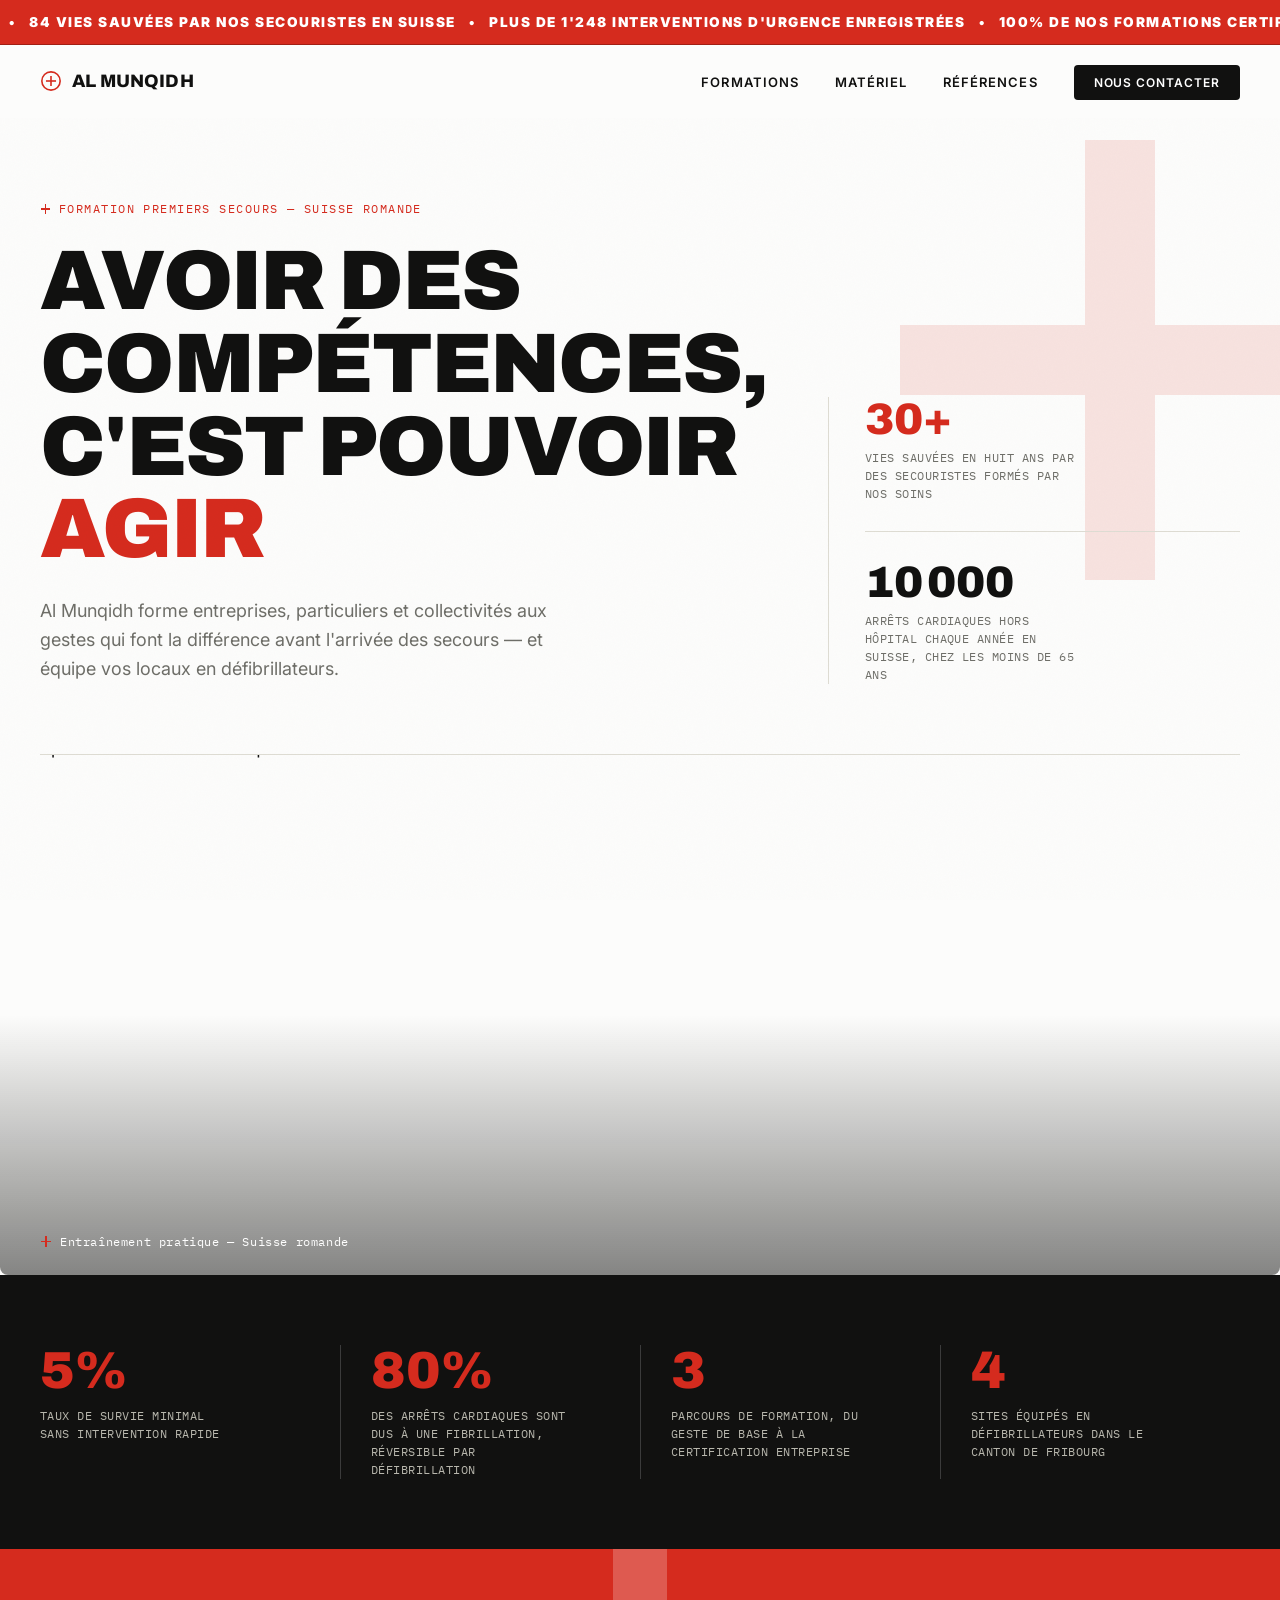
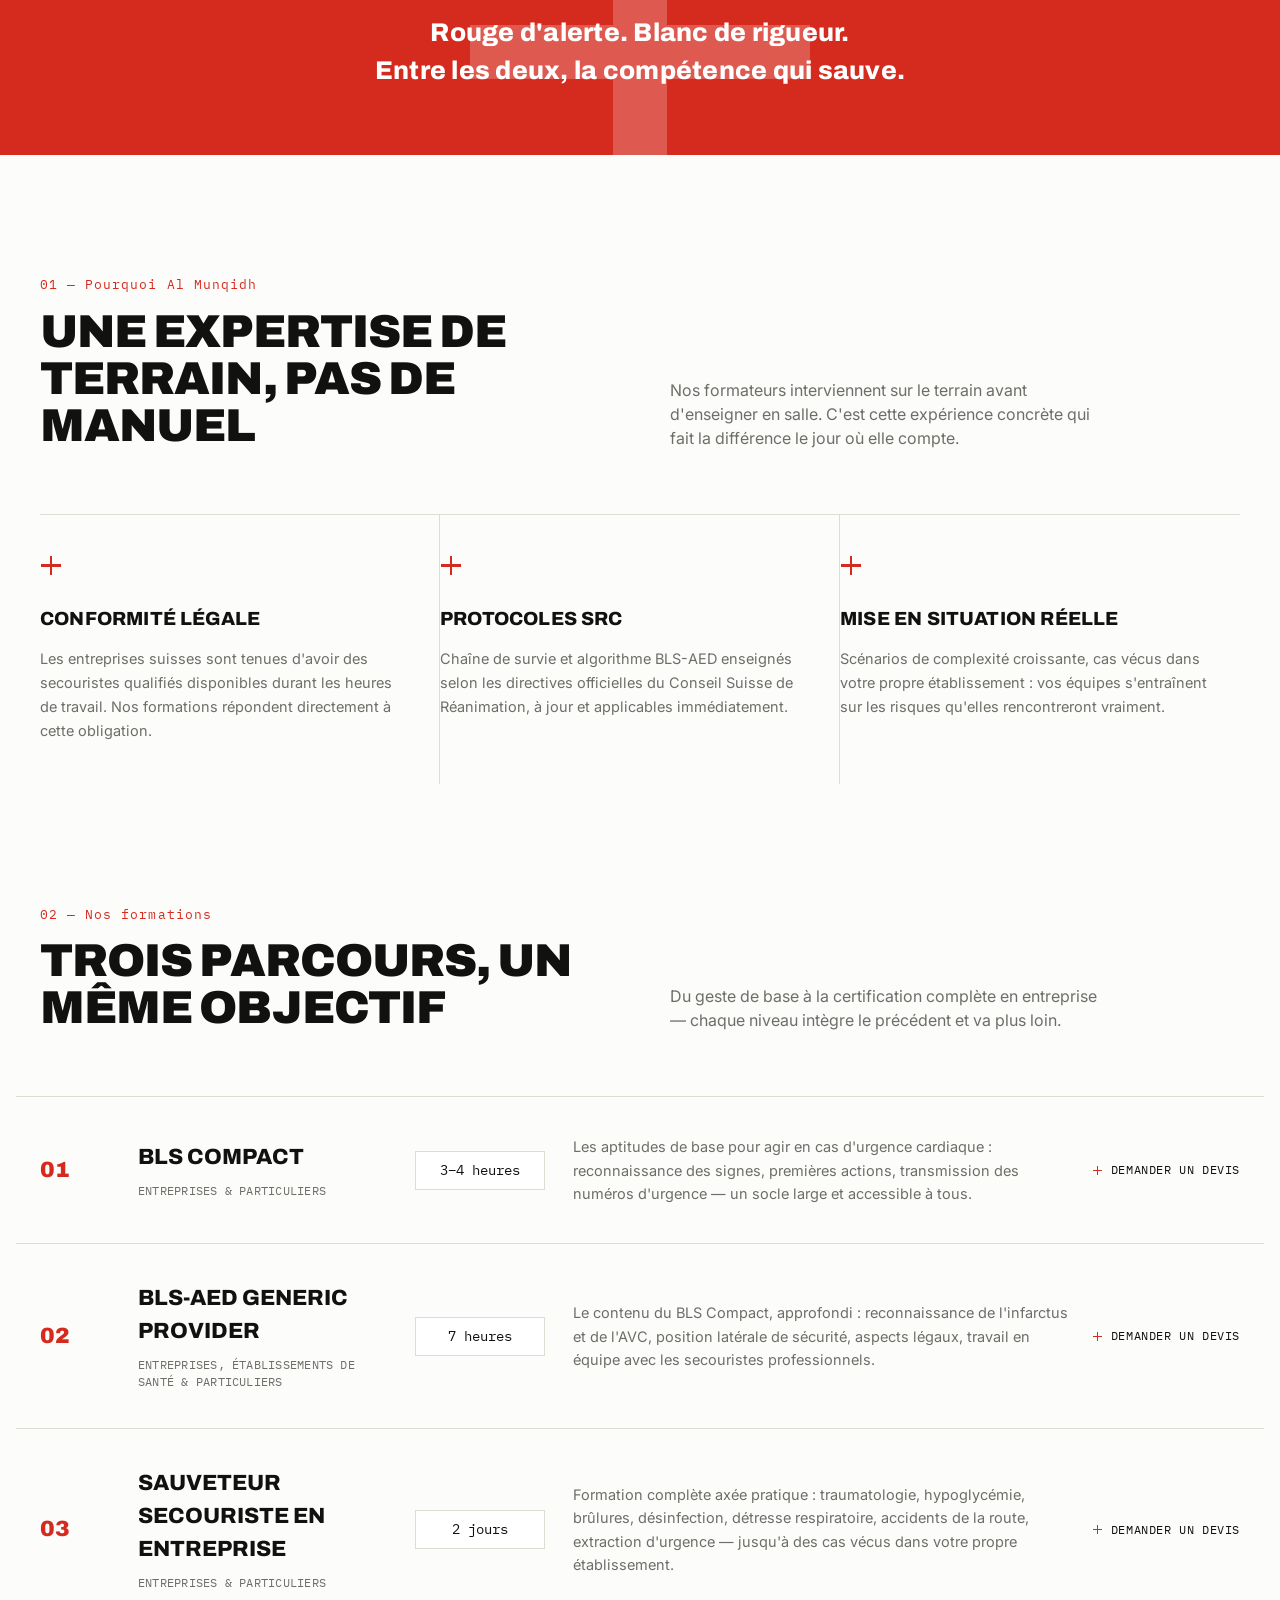
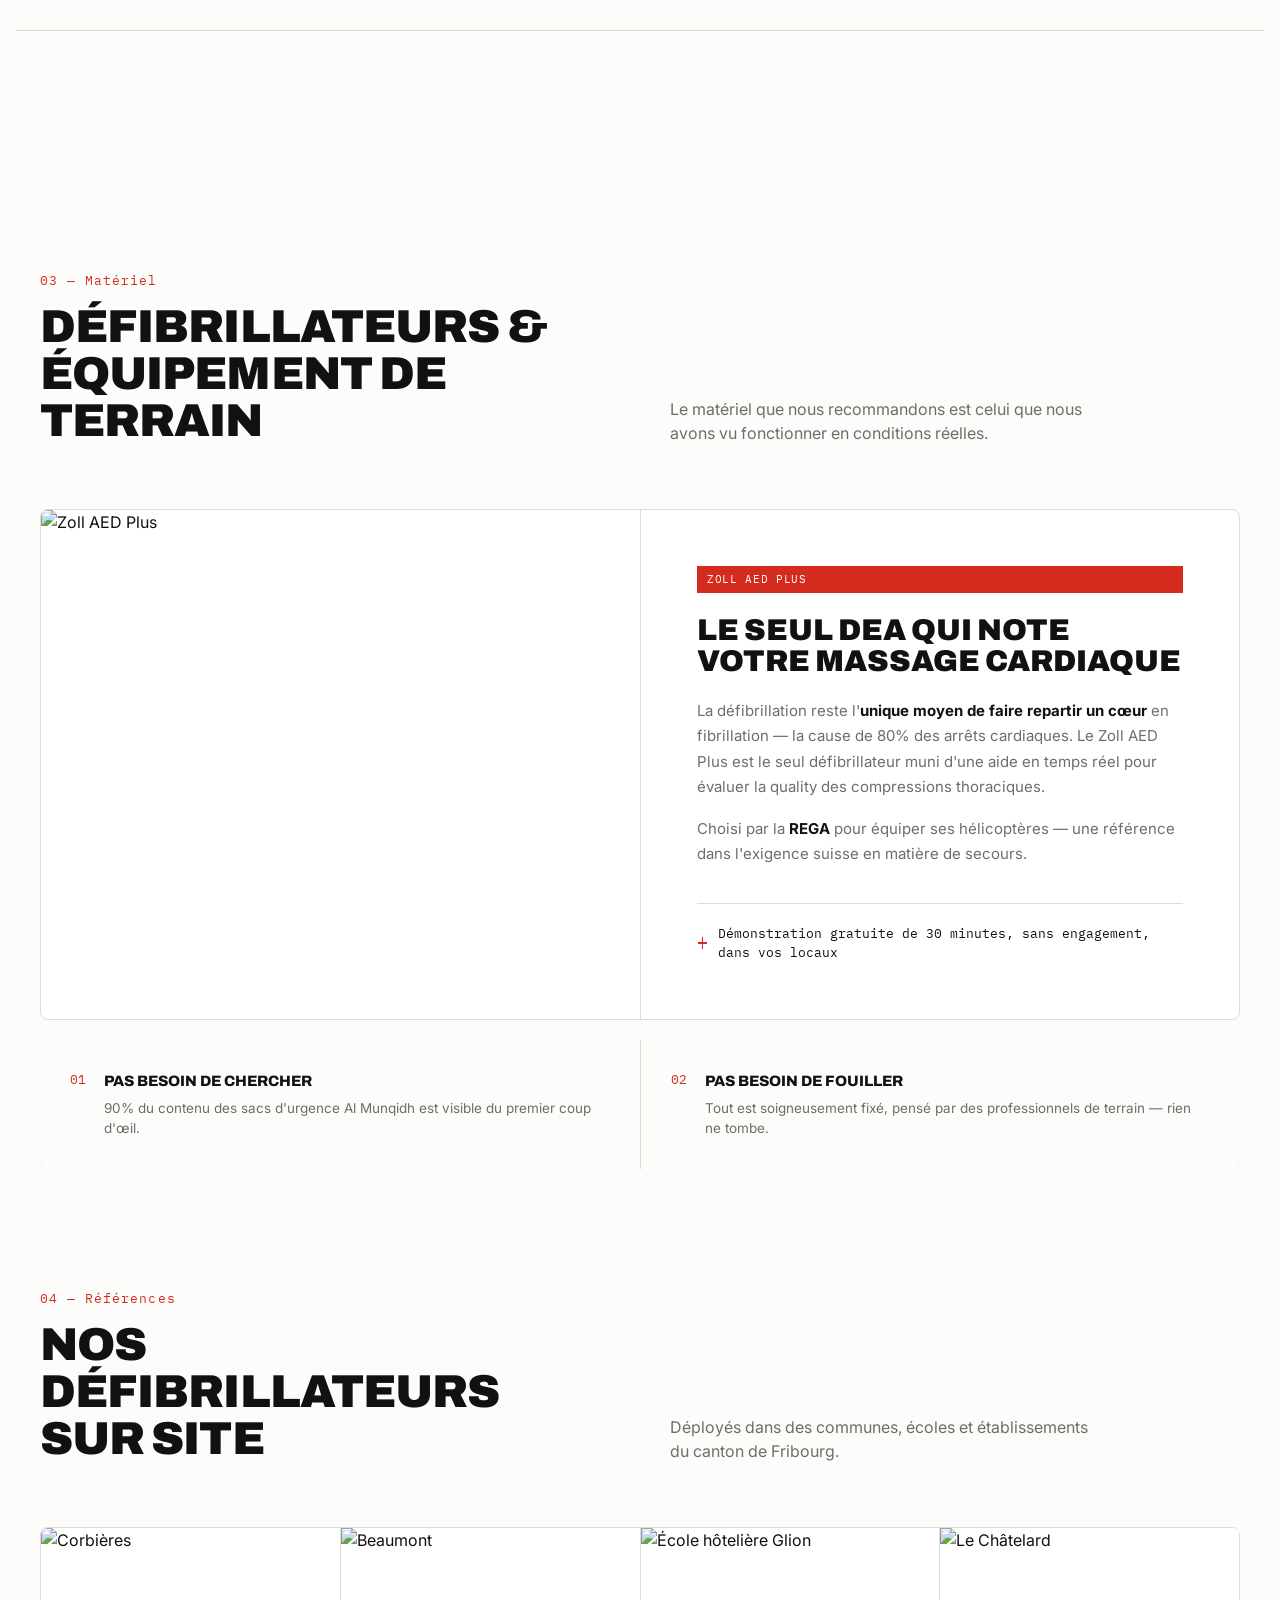
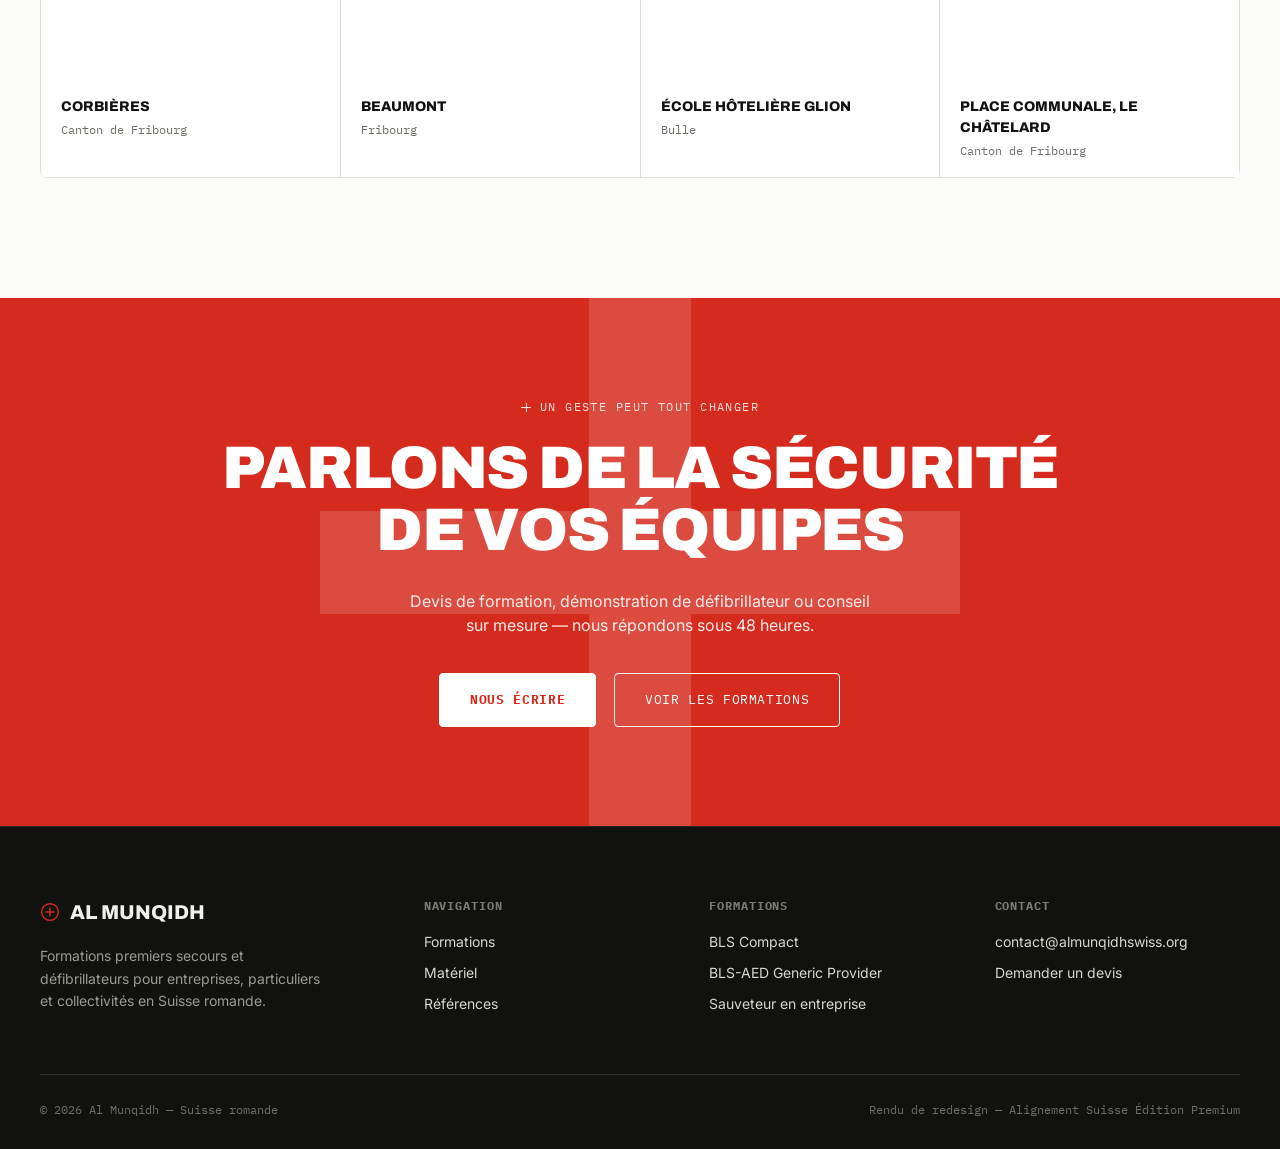
==== commit 84cf1f42: "Update index.html" ====
--- a/index.html
+++ b/index.html
@@ -27,6 +27,7 @@
     font-size:16px;
     line-height:1.5;
     -webkit-font-smoothing:antialiased;
+    padding-top: 120px; /* CORRECTION : Évite que le contenu du site passe sous le menu fixe au chargement */
   }
   /* grain fin tactile pour un effet papier premium */
   body::before{
@@ -35,27 +36,37 @@
     background-image:url("data:image/svg+xml,%3Csvg xmlns='http://www.w3.org/2000/svg' width='120' height='120'%3E%3Cfilter id='n'%3E%3CfeTurbulence type='fractalNoise' baseFrequency='0.9' numOctaves='2' stitchTiles='stitch'/%3E%3C/filter%3E%3Crect width='100%25' height='100%25' filter='url(%23n)'/%3E%3C/svg%3E");
   }
 
-  /* ===== BANDE DE NEWS DÉFILANTE SUISSE ===== */
+  /* CORRECTION FLUIDITÉ DE DEFILEMENT : Le conteneur global du Header qui englobe la News-Banner + le Menu */
+  .fixed-top-container {
+    position: fixed;
+    top: 0;
+    left: 0;
+    right: 0;
+    z-index: 1000;
+    display: flex;
+    flex-direction: column;
+    transition: transform 0.3s ease;
+  }
+
+  /* BANDE DE NEWS DÉFILANTE SUISSE */
   .news-banner { 
     background: var(--red);
     color: var(--white); 
-    padding: 14px 0; 
+    padding: 12px 0; 
     overflow: hidden; 
     white-space: nowrap; 
     font-weight: 900; 
-    font-size: 0.95rem; 
+    font-size: 0.85rem; 
     text-transform: uppercase;
     letter-spacing: 1.5px;
-    position: relative;
-    z-index: 1000;
     border-bottom: 1px solid var(--red-deep);
   }
   .marquee { display: inline-block; animation: marquee 35s linear infinite; }
   @keyframes marquee { 0% { transform: translate(0, 0); } 100% { transform: translate(-50%, 0); } }
 
-  /* ===== INTRO CURTAIN ===== */
+  /* INTRO CURTAIN */
   .intro-curtain{
-    position:fixed; inset:0; z-index:500; background:var(--ink);
+    position:fixed; inset:0; z-index:1500; background:var(--ink);
     display:flex; align-items:center; justify-content:center;
     transition:opacity .9s cubic-bezier(.6,0,.2,1), visibility .9s;
   }
@@ -63,34 +74,33 @@
   .intro-curtain.ready .crest{opacity:1; transform:scale(1);}
   .intro-curtain.gone{opacity:0; visibility:hidden;}
 
-  /* ===== SCROLL PROGRESS ===== */
-  .scroll-progress{position:fixed; top:0; left:0; height:2px; background:var(--red); z-index:150; width:0%; transition:width .1s linear;}
-
-  /* ===== CREST EMBLEM ===== */
+  /* SCROLL PROGRESS */
+  .scroll-progress{position:absolute; bottom:0; left:0; height:2px; background:var(--red); z-index:150; width:0%; transition:width .1s linear;}
+
+  /* CREST EMBLEM */
   .crest{display:inline-block; vertical-align:middle;}
 
-  /* AJUSTEMENT : On remet les vraies couleurs vibrantes sur les images */
   .duo{position:relative; overflow:hidden;}
   .duo img{transition:transform 6s cubic-bezier(.2,.6,.2,1);}
   .duo.kenburns img{transform:scale(1.08);}
   
-  /* LES CROIX EN FILIGRANE (Plus présentes et teintées en rouge suisse) */
-  .big-cross{position:absolute; pointer-events:none;}
+  /* CORRECTION ARTISTIQUE : Les grandes croix suisses en arrière-plan sont plus prononcées et teintées */
+  .big-cross{position:absolute; pointer-events:none; z-index: 1;}
   .big-cross::before,.big-cross::after{content:''; position:absolute; background:currentColor;}
-  .big-cross::before{left:40%; top:0; width:20%; height:100%;}
-  .big-cross::after{top:40%; left:0; height:20%; width:100%;}
+  .big-cross::before{left:42%; top:0; width:16%; height:100%;}
+  .big-cross::after{top:42%; left:0; height:16%; width:100%;}
   
   .mono{font-family:'IBM Plex Mono',monospace;}
   .display{font-family:'Archivo',sans-serif; font-weight:900; letter-spacing:-0.02em; text-transform:uppercase;}
   a{color:inherit; text-decoration:none;}
-  .wrap{max-width:1280px; margin:0 auto; padding:0 40px;}
+  .wrap{max-width:1280px; margin:0 auto; padding:0 40px; position: relative; z-index: 5;}
   .cross{display:inline-block; position:relative; width:1em; height:1em;}
   .cross::before,.cross::after{content:''; position:absolute; background:currentColor;}
   .cross::before{left:44%; top:6%; width:12%; height:88%;}
   .cross::after{top:44%; left:6%; height:12%; width:88%;}
 
   .lift{transition:transform .45s cubic-bezier(.2,.7,.2,1), box-shadow .45s ease, border-color .3s ease;}
-  .lift:hover{transform:translateY(-6px); box-shadow:0 26px 50px -20px rgba(213,43,30,0.15); border-color: var(--red);}
+  .lift:hover{transform:translateY(-6px); box-shadow:0 26px 50px -20px rgba(213,43,30,0.18); border-color: var(--red);}
 
   .magnetic{will-change:transform; transition:transform .25s cubic-bezier(.2,.7,.2,1);}
 
@@ -100,14 +110,15 @@
     .intro-curtain{display:none!important;}
   }
 
-  /* ===== HEADER ===== */
+  /* HEADER */
   header{
-    position:fixed; top:49px; left:0; right:0; z-index:100;
-    background:rgba(252,252,251,0.92); backdrop-filter:blur(10px); -webkit-backdrop-filter:blur(10px);
+    background:rgba(252,252,251,0.94); backdrop-filter:blur(12px); -webkit-backdrop-filter:blur(12px);
     border-bottom:1px solid transparent;
-    transition:border-color .3s ease, box-shadow .3s ease, top .3s ease;
-  }
-  header.scrolled{border-bottom:1px solid var(--line); box-shadow:0 12px 30px -22px rgba(17,17,16,0.15);}
+    transition:border-color .3s ease, box-shadow .3s ease, background-color .3s ease;
+    position: relative;
+    width: 100%;
+  }
+  header.scrolled{border-bottom:1px solid var(--line); box-shadow:0 12px 30px -22px rgba(17,17,16,0.15); background:rgba(252,252,251,0.98);}
   .nav-inner{display:flex; align-items:center; justify-content:space-between; height:72px;}
   .logo{display:flex; align-items:center; gap:10px; font-family:'Archivo'; font-weight:800; font-size:18px; letter-spacing:0.01em; text-transform:uppercase;}
   .logo .crest{color:var(--red); width:22px; height:22px;}
@@ -118,13 +129,16 @@
   .nav-cta{background:var(--ink); color:var(--white)!important; padding:10px 20px; font-size:12px; border-radius: 4px;}
   .nav-cta::after{display:none;}
   .nav-cta:hover{background:var(--red);}
+  
   .burger{display:none; flex-direction:column; gap:5px; background:none; border:none; cursor:pointer; z-index:110;}
   .burger span{width:24px; height:2px; background:var(--ink); transition:transform .3s ease, opacity .3s ease;}
   .burger.open span:nth-child(1){transform:translateY(7px) rotate(45deg);}
   .burger.open span:nth-child(2){opacity:0;}
   .burger.open span:nth-child(3){transform:translateY(-7px) rotate(-45deg);}
+  
+  /* MOBILE NAV CORRECTION : S'aligne parfaitement sous le nouveau menu conteneur */
   .mobile-nav{
-    position:fixed; inset:121px 0 0 0; z-index:95; background:var(--paper);
+    position:fixed; inset:118px 0 0 0; z-index:95; background:var(--paper);
     display:flex; flex-direction:column; padding:40px; gap:6px;
     transform:translateY(-12px); opacity:0; visibility:hidden;
     transition:opacity .3s ease, transform .3s ease, visibility .3s;
@@ -132,8 +146,8 @@
   .mobile-nav.open{opacity:1; transform:translateY(0); visibility:visible;}
   .mobile-nav a{font-family:'Archivo'; font-weight:800; font-size:28px; text-transform:uppercase; padding:16px 0; border-bottom:1px solid var(--line);}
 
-  /* ===== HERO ===== */
-  .hero{padding:140px 0 0 0; position:relative; overflow:hidden;}
+  /* HERO */
+  .hero{padding:80px 0 0 0; position:relative; overflow:hidden;}
   .hero-grid{display:grid; grid-template-columns:1.6fr 1fr; gap:60px; align-items:end; padding-bottom:70px; border-bottom:1px solid var(--line);}
   .eyebrow{font-family:'IBM Plex Mono'; font-size:12px; letter-spacing:0.12em; text-transform:uppercase; color:var(--red); display:flex; align-items:center; gap:8px; margin-bottom:22px;}
   .eyebrow .cross{font-size:11px;}
@@ -152,12 +166,12 @@
   .hero-media-caption .cross{color:var(--red);}
   .hero-media::after{content:''; position:absolute; inset:0; z-index:1; background:linear-gradient(180deg, rgba(15,15,12,0) 50%, rgba(15,15,12,0.5) 100%);}
 
-  /* ===== MANIFESTO / FLAG SIGNATURE ===== */
+  /* MANIFESTO / FLAG SIGNATURE */
   .manifesto{position:relative; background:var(--red); overflow:hidden; padding:0;}
   .manifesto-inner{position:relative; z-index:2; padding:65px 40px; text-align:center;}
   .manifesto-line{font-family:'Archivo'; font-weight:800; font-size:clamp(19px,2vw,26px); letter-spacing:0.01em; color:var(--white); line-height:1.5;}
 
-  /* ===== SECTION SCAFFOLD ===== */
+  /* SECTION SCAFFOLD */
   section{padding:120px 0;}
   .section-head{display:grid; grid-template-columns:1fr 1fr; gap:60px; margin-bottom:64px; align-items:end;}
   .section-num{font-family:'IBM Plex Mono'; font-size:13px; color:var(--red); letter-spacing:0.08em; margin-bottom:14px;}
@@ -261,10 +275,11 @@
 
   @media (max-width:900px){
     .wrap{padding:0 22px;}
+    body { padding-top: 110px; } /* Ajustement tablette */
     nav ul{display:none;}
-    header{top: 47px;}
     .burger{display:flex;}
-    .hero{padding-top:110px;}
+    .mobile-nav { inset: 110px 0 0 0; }
+    .hero{padding-top:40px;}
     .hero-grid{grid-template-columns:1fr; gap:36px;}
     .hero-side{border-left:none; padding-left:0; border-top:1px solid var(--line); padding-top:28px;}
     .section-head{grid-template-columns:1fr; gap:20px;}
@@ -292,37 +307,36 @@
   </svg>
 </div>
 
-<!-- 1. GRANDE BANDE DE NEWS DÉFILANTE SUISSE -->
-<div class="news-banner">
-    <div class="marquee">
-        &nbsp; • &nbsp; 84 VIES SAUVÉES PAR NOS SECOURISTES EN SUISSE &nbsp; • &nbsp; PLUS DE 1'248 INTERVENTIONS D'URGENCE ENREGISTRÉES &nbsp; • &nbsp; 100% DE NOS FORMATIONS CERTIFIÉES SRC &nbsp; • &nbsp; FORMATIONS ENTREPRISES SUR-MESURE &nbsp; • &nbsp;
-    </div>
+<div class="fixed-top-container" id="topContainer">
+  <div class="news-banner">
+      <div class="marquee">
+          &nbsp; • &nbsp; 84 VIES SAUVÉES PAR NOS SECOURISTES EN SUISSE &nbsp; • &nbsp; PLUS DE 1'248 INTERVENTIONS D'URGENCE ENREGISTRÉES &nbsp; • &nbsp; 100% DE NOS FORMATIONS CERTIFIÉES SRC &nbsp; • &nbsp; FORMATIONS ENTREPRISES SUR-MESURE &nbsp; • &nbsp;
+      </div>
+  </div>
+
+  <header id="siteHeader">
+    <div class="wrap nav-inner">
+      <a href="#" class="logo">
+        <svg class="crest" viewBox="0 0 48 48" fill="none" stroke="currentColor" stroke-width="3.5">
+          <circle cx="24" cy="24" r="20"/>
+          <line x1="24" y1="13" x2="24" y2="35"/>
+          <line x1="13" y1="24" x2="35" y2="24"/>
+        </svg>
+        Al Munqidh
+      </a>
+      <nav>
+        <ul>
+          <li><a href="#formations">Formations</a></li>
+          <li><a href="#materiel">Matériel</a></li>
+          <li><a href="#sites">Références</a></li>
+          <li><a href="#contact" class="nav-cta">Nous contacter</a></li>
+        </ul>
+      </nav>
+      <button class="burger" id="burgerBtn" aria-label="Menu"><span></span><span></span><span></span></button>
+    </div>
+    <div class="scroll-progress" id="scrollProgress"></div>
+  </header>
 </div>
-
-<div class="scroll-progress" id="scrollProgress"></div>
-
-<header id="siteHeader">
-  <div class="wrap nav-inner">
-    <a href="#" class="logo">
-      <img src="logo.png" alt="" style="height: 32px; width: auto;" onerror="this.style.display='none';">
-      <svg class="crest" viewBox="0 0 48 48" fill="none" stroke="currentColor" stroke-width="3.5">
-        <circle cx="24" cy="24" r="20"/>
-        <line x1="24" y1="13" x2="24" y2="35"/>
-        <line x1="13" y1="24" x2="35" y2="24"/>
-      </svg>
-      Al Munqidh
-    </a>
-    <nav>
-      <ul>
-        <li><a href="#formations">Formations</a></li>
-        <li><a href="#materiel">Matériel</a></li>
-        <li><a href="#sites">Références</a></li>
-        <li><a href="#contact" class="nav-cta">Nous contacter</a></li>
-      </ul>
-    </nav>
-    <button class="burger" id="burgerBtn" aria-label="Menu"><span></span><span></span><span></span></button>
-  </div>
-</header>
 
 <div class="mobile-nav" id="mobileNav">
   <a href="#formations">Formations</a>
@@ -333,9 +347,8 @@
 
 <main>
 
-  <!-- HERO (Ajusté avec la croix rouge en arrière-plan) -->
   <section class="hero">
-    <div class="big-cross" style="top:-20px; right:-120px; width:480px; height:480px; color:var(--red); opacity:0.07;"></div>
+    <div class="big-cross" style="top:20px; right:-60px; width:440px; height:440px; color:var(--red); opacity:0.12;"></div>
     <div class="wrap">
       <div class="hero-grid">
         <div>
@@ -361,7 +374,6 @@
     </div>
   </section>
 
-  <!-- STAT STRIP -->
   <div class="stat-strip">
     <div class="wrap strip-grid">
       <div class="strip-item">
@@ -383,15 +395,13 @@
     </div>
   </div>
 
-  <!-- SIGNATURE / MANIFESTO -->
   <section class="manifesto">
-    <div class="big-cross" style="top:50%; left:50%; width:340px; height:340px; margin:-170px 0 0 -170px; color:var(--white); opacity:0.18;"></div>
+    <div class="big-cross" style="top:50%; left:50%; width:340px; height:340px; margin:-170px 0 0 -170px; color:var(--white); opacity:0.22;"></div>
     <div class="wrap manifesto-inner">
       <p class="manifesto-line">Rouge d'alerte. Blanc de rigueur.<br>Entre les deux, la compétence qui sauve.</p>
     </div>
   </section>
 
-  <!-- POURQUOI -->
   <section id="pourquoi">
     <div class="wrap">
       <div class="section-head reveal">
@@ -421,7 +431,6 @@
     </div>
   </section>
 
-  <!-- FORMATIONS -->
   <section id="formations" style="padding-top:0;">
     <div class="wrap">
       <div class="section-head reveal">
@@ -469,7 +478,6 @@
     </div>
   </section>
 
-  <!-- MATERIEL -->
   <section id="materiel">
     <div class="wrap">
       <div class="section-head reveal">
@@ -487,7 +495,7 @@
         <div class="materiel-copy">
           <span class="tag-red">Zoll AED Plus</span>
           <h3>Le seul DEA qui note votre massage cardiaque</h3>
-          <p>La défibrillation reste l'<strong>unique moyen de faire repartir un cœur</strong> en fibrillation — la cause de 80% des arrêts cardiaques. Le Zoll AED Plus est le seul défibrillateur muni d'une aide en temps réel pour évaluer la qualité des compressions thoraciques.</p>
+          <p>La défibrillation reste l'<strong>unique moyen de faire repartir un cœur</strong> en fibrillation — la cause de 80% des arrêts cardiaques. Le Zoll AED Plus est le seul défibrillateur muni d'une aide en temps réel pour évaluer la quality des compressions thoraciques.</p>
           <p>Choisi par la <strong>REGA</strong> pour équiper ses hélicoptères — une référence dans l'exigence suisse en matière de secours.</p>
           <div class="demo-line"><span class="cross"></span>Démonstration gratuite de 30 minutes, sans engagement, dans vos locaux</div>
         </div>
@@ -512,7 +520,6 @@
     </div>
   </section>
 
-  <!-- SITES -->
   <section id="sites" style="padding-top:0;">
     <div class="wrap">
       <div class="section-head reveal">
@@ -543,9 +550,8 @@
     </div>
   </section>
 
-  <!-- CTA -->
   <section class="cta-band" id="contact" style="padding-top:100px;">
-    <div class="big-cross" style="top:50%; left:50%; width:640px; height:640px; margin:-320px 0 0 -320px; color:var(--white); opacity:0.12;"></div>
+    <div class="big-cross" style="top:50%; left:50%; width:640px; height:640px; margin:-320px 0 0 -320px; color:var(--white); opacity:0.15;"></div>
     <div class="wrap" style="position:relative; z-index:2;">
       <div class="eyebrow"><span class="cross"></span>Un geste peut tout changer</div>
       <h2 class="display">Parlons de la sécurité<br>de vos équipes</h2>
@@ -606,7 +612,7 @@
     setTimeout(()=> curtain.classList.add('gone'), 650);
   });
 
-  // scroll progress + header state
+  // CORRECTION DEFILEMENT : Fixation stable du bloc au scroll
   const progress = document.getElementById('scrollProgress');
   const header = document.getElementById('siteHeader');
   window.addEventListener('scroll', ()=>{
@@ -669,7 +675,7 @@
 
   window.addEventListener('load', () => {
     animerCompteur('live-vies', 30);
-    animerCompteur('live-urgences', 10000); // 8-10K d'après la statistique
+    animerCompteur('live-urgences', 10000);
   });
 </script>
 
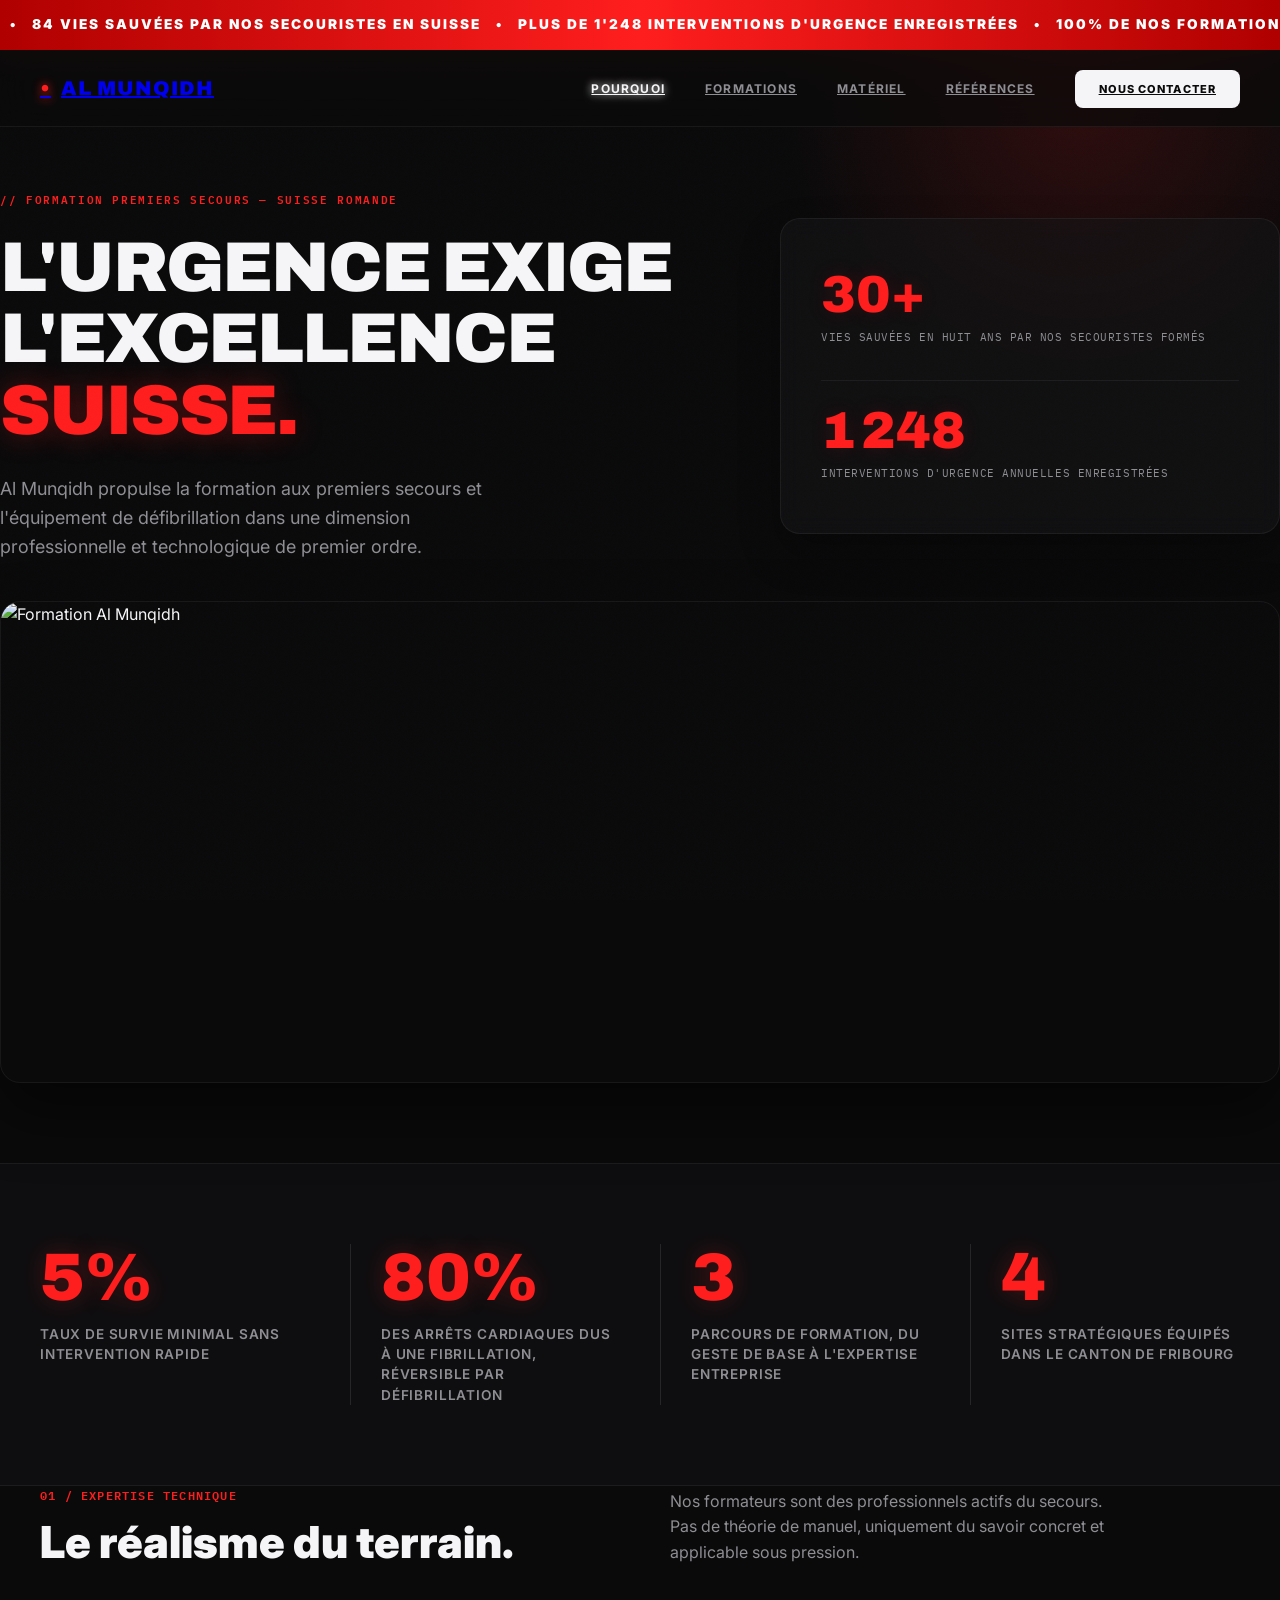
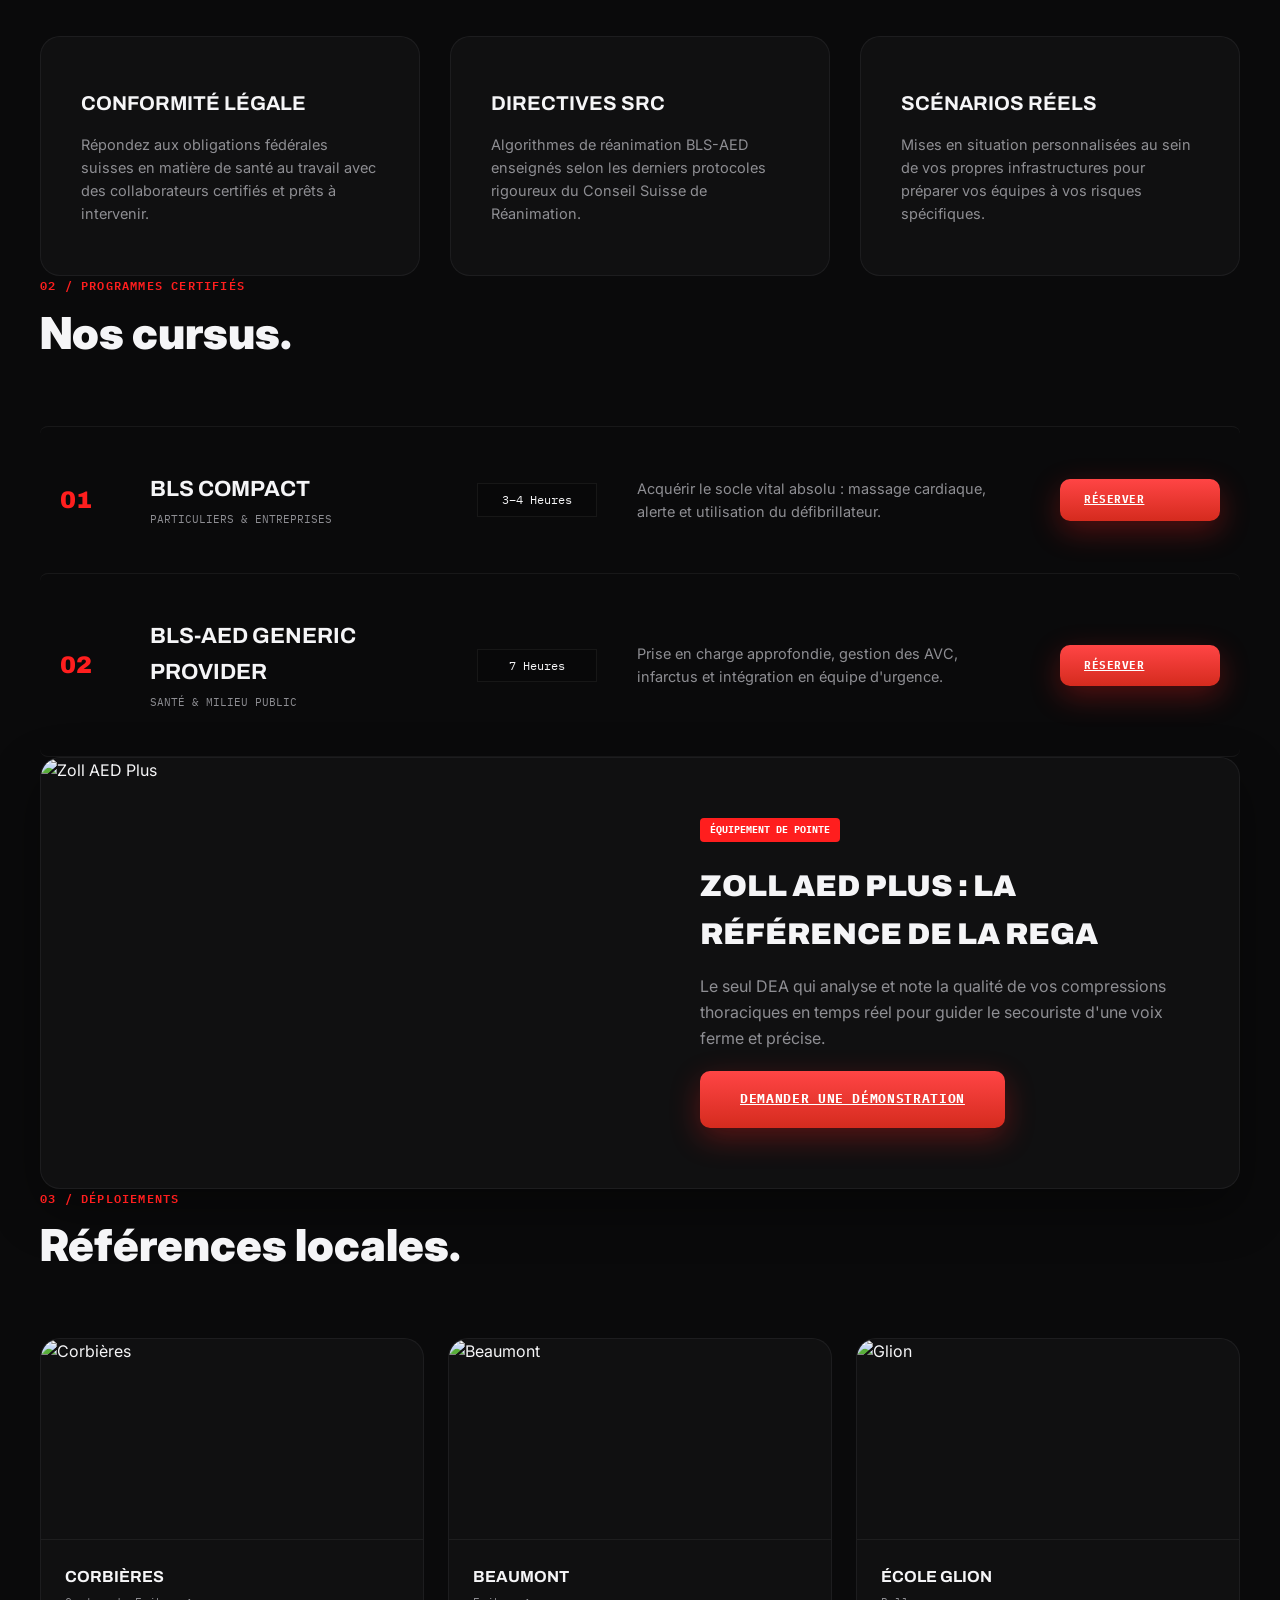
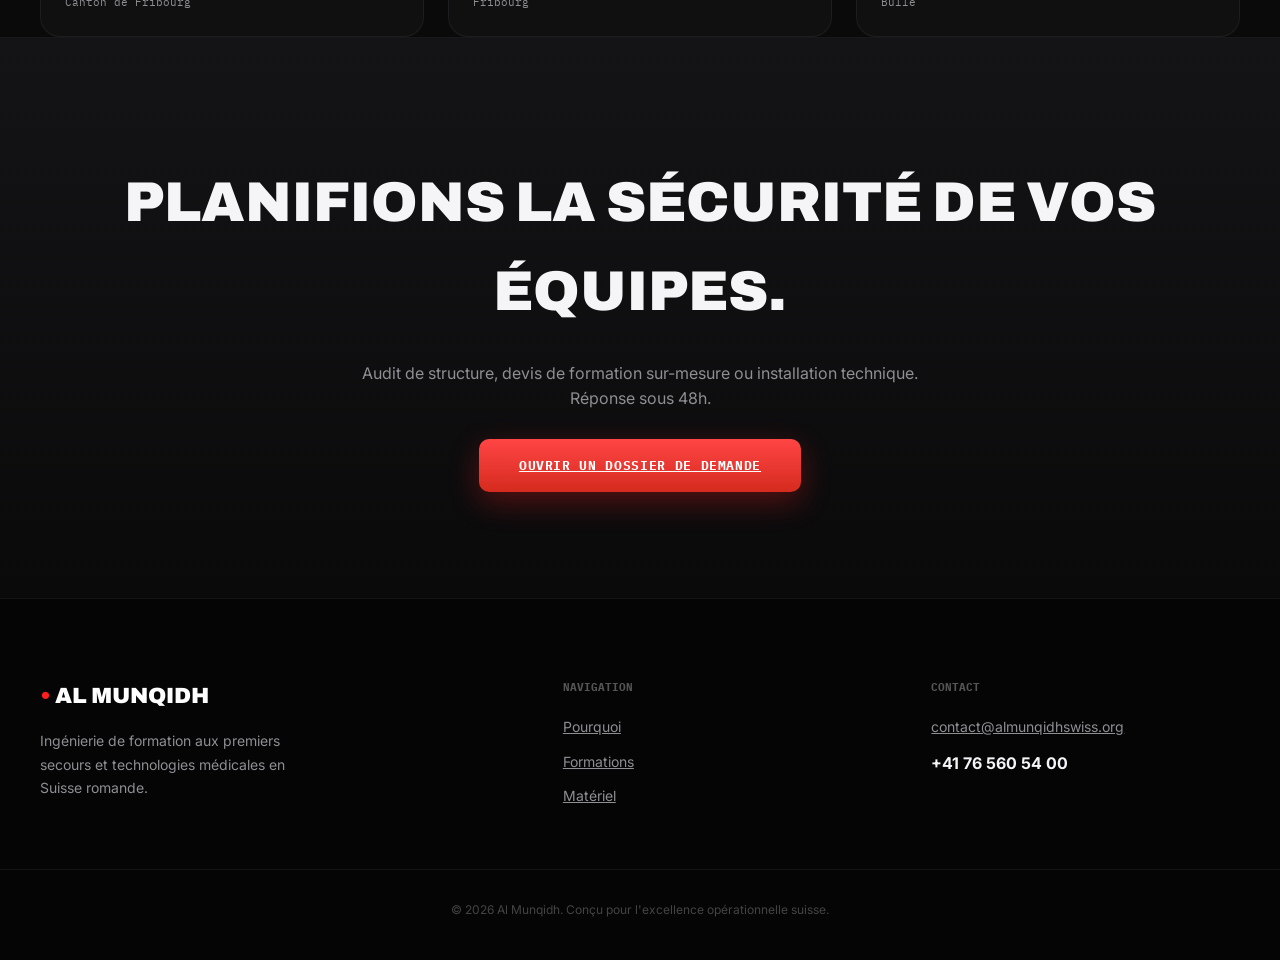
==== commit 54a2678b: "Update index.html" ====
--- a/index.html
+++ b/index.html
@@ -3,681 +3,422 @@
 <head>
 <meta charset="UTF-8">
 <meta name="viewport" content="width=device-width, initial-scale=1">
-<title>AL MUNQIDH — Premiers secours, Suisse</title>
+<title>AL MUNQIDH — Urgences & Premiers Secours Suisse</title>
 <link rel="preconnect" href="https://fonts.googleapis.com">
 <link rel="preconnect" href="https://fonts.gstatic.com" crossorigin>
-<link href="https://fonts.googleapis.com/css2?family=Archivo:wght@500;700;800;900&family=Inter:wght@400;500;600&family=IBM+Plex+Mono:wght@400;500&display=swap" rel="stylesheet">
+<link href="https://fonts.googleapis.com/css2?family=Archivo:wght@700;900&family=Inter:wght@400;500;600;700&family=IBM+Plex+Mono:wght@500;600&display=swap" rel="stylesheet">
 <style>
   :root{
-    --paper:#FCFCFB;
-    --paper-2:#F1F0EA;
-    --ink:#111110;
-    --red:#D52B1E; /* Le Vrai Rouge Suisse Fédéral */
-    --red-deep:#A11F14;
-    --steel:#6E6E68;
-    --line:#DEDCD3;
-    --white:#FFFFFF;
-  }
+    --suisse-red: #FF1E1E;
+    --red-glow: rgba(255, 30, 30, 0.15);
+    --dark-bg: #0A0A0B;
+    --card-bg: rgba(20, 20, 22, 0.6);
+    --card-border: rgba(255, 255, 255, 0.06);
+    --text-main: #F5F5F7;
+    --text-muted: #8E8E93;
+    --radius-premium: 20px;
+  }
+  
   *{box-sizing:border-box; margin:0; padding:0;}
   html{scroll-behavior:smooth;}
+  
+  /* Fond Sombre Immersif avec Grain Tactile */
   body{
-    background:var(--paper);
-    color:var(--ink);
-    font-family:'Inter',sans-serif;
+    background: var(--dark-bg);
+    color: var(--text-main);
+    font-family:'Inter', sans-serif;
     font-size:16px;
-    line-height:1.5;
+    line-height:1.6;
     -webkit-font-smoothing:antialiased;
-    padding-top: 120px; /* CORRECTION : Évite que le contenu du site passe sous le menu fixe au chargement */
-  }
-  /* grain fin tactile pour un effet papier premium */
+    padding-top: 130px;
+    overflow-x: hidden;
+  }
   body::before{
     content:''; position:fixed; inset:0; pointer-events:none; z-index:200;
-    opacity:0.025; mix-blend-mode:multiply;
+    opacity:0.02; mix-blend-mode:overlay;
     background-image:url("data:image/svg+xml,%3Csvg xmlns='http://www.w3.org/2000/svg' width='120' height='120'%3E%3Cfilter id='n'%3E%3CfeTurbulence type='fractalNoise' baseFrequency='0.9' numOctaves='2' stitchTiles='stitch'/%3E%3C/filter%3E%3Crect width='100%25' height='100%25' filter='url(%23n)'/%3E%3C/svg%3E");
   }
 
-  /* CORRECTION FLUIDITÉ DE DEFILEMENT : Le conteneur global du Header qui englobe la News-Banner + le Menu */
-  .fixed-top-container {
-    position: fixed;
-    top: 0;
-    left: 0;
-    right: 0;
-    z-index: 1000;
-    display: flex;
-    flex-direction: column;
-    transition: transform 0.3s ease;
-  }
-
-  /* BANDE DE NEWS DÉFILANTE SUISSE */
+  /* Halos Lumineux en Arrière-plan pour créer du relief */
+  .glow-orbe {
+    position: absolute; width: 600px; height: 600px; background: radial-gradient(circle, var(--red-glow) 0%, transparent 70%);
+    top: -200px; right: -100px; pointer-events: none; z-index: 1;
+  }
+
+  /* 1. BANDE DE NEWS STYLE STUDIO AVEC GLOW */
+  .fixed-top-container { position: fixed; top: 0; left: 0; right: 0; z-index: 1000; display: flex; flex-direction: column; }
   .news-banner { 
-    background: var(--red);
-    color: var(--white); 
-    padding: 12px 0; 
-    overflow: hidden; 
-    white-space: nowrap; 
-    font-weight: 900; 
-    font-size: 0.85rem; 
-    text-transform: uppercase;
-    letter-spacing: 1.5px;
-    border-bottom: 1px solid var(--red-deep);
+    background: linear-gradient(90deg, #B00000, var(--suisse-red), #B00000);
+    color: white; padding: 14px 0; overflow: hidden; white-space: nowrap; 
+    font-weight: 900; font-size: 0.85rem; text-transform: uppercase; letter-spacing: 2px;
+    box-shadow: 0 4px 30px rgba(255, 30, 30, 0.2);
   }
   .marquee { display: inline-block; animation: marquee 35s linear infinite; }
   @keyframes marquee { 0% { transform: translate(0, 0); } 100% { transform: translate(-50%, 0); } }
 
-  /* INTRO CURTAIN */
-  .intro-curtain{
-    position:fixed; inset:0; z-index:1500; background:var(--ink);
-    display:flex; align-items:center; justify-content:center;
-    transition:opacity .9s cubic-bezier(.6,0,.2,1), visibility .9s;
-  }
-  .intro-curtain .crest{width:56px; height:56px; color:var(--red); opacity:0; transform:scale(.85); transition:opacity .7s ease .15s, transform .7s ease .15s;}
-  .intro-curtain.ready .crest{opacity:1; transform:scale(1);}
-  .intro-curtain.gone{opacity:0; visibility:hidden;}
-
-  /* SCROLL PROGRESS */
-  .scroll-progress{position:absolute; bottom:0; left:0; height:2px; background:var(--red); z-index:150; width:0%; transition:width .1s linear;}
-
-  /* CREST EMBLEM */
-  .crest{display:inline-block; vertical-align:middle;}
-
-  .duo{position:relative; overflow:hidden;}
-  .duo img{transition:transform 6s cubic-bezier(.2,.6,.2,1);}
-  .duo.kenburns img{transform:scale(1.08);}
+  /* 2. NAVIGATION PREMIUM VITRIFIÉE (Glassmorphism) */
+  header{
+    background: rgba(10, 10, 11, 0.7); backdrop-filter: blur(20px); -webkit-backdrop-filter: blur(20px);
+    border-bottom: 1px solid var(--card-border);
+  }
+  .nav-inner{display:flex; align-items:center; justify-content:space-between; height:76px; max-width:1280px; margin:0 auto; padding:0 40px;}
+  .logo{display:flex; align-items:center; gap:10px; font-family:'Archivo'; font-weight:900; font-size:20px; letter-spacing:0.05em; text-transform:uppercase;}
+  .logo span { color: var(--suisse-red); text-shadow: 0 0 10px var(--suisse-red); }
   
-  /* CORRECTION ARTISTIQUE : Les grandes croix suisses en arrière-plan sont plus prononcées et teintées */
-  .big-cross{position:absolute; pointer-events:none; z-index: 1;}
-  .big-cross::before,.big-cross::after{content:''; position:absolute; background:currentColor;}
-  .big-cross::before{left:42%; top:0; width:16%; height:100%;}
-  .big-cross::after{top:42%; left:0; height:16%; width:100%;}
+  nav ul{display:flex; gap:40px; list-style:none;}
+  nav a{font-size:12px; font-weight:700; text-transform:uppercase; letter-spacing:0.1em; color: var(--text-muted); transition: 0.3s;}
+  nav a:hover, nav a.active{color:var(--text-main); text-shadow: 0 0 8px white;}
+  .nav-cta{background: var(--text-main); color: var(--dark-bg)!important; padding:12px 24px; font-size:11px; border-radius: 8px; font-weight:800;}
+  .nav-cta:hover{background:var(--suisse-red); color: white !important; box-shadow: 0 0 20px var(--suisse-red);}
+
+  /* 3. HERO SECTION CINÉMATIQUE */
+  .wrap{max-width:1280px; margin:0 auto; padding:0 40px; position: relative; z-index: 5;}
+  .hero{padding:60px 0 80px 0;}
+  .hero-grid{display:grid; grid-template-columns: 1.4fr 1fr; gap:80px; align-items:center;}
+  .eyebrow{font-family:'IBM Plex Mono'; font-size:11px; letter-spacing:0.15em; text-transform:uppercase; color:var(--suisse-red); margin-bottom:24px; font-weight: 600;}
+  h1.display{font-family:'Archivo'; font-size:clamp(40px, 5.5vw, 76px); line-height:1.02; font-weight:900; letter-spacing:-0.03em; text-transform:uppercase; margin-bottom:28px;}
+  h1.display .red{color:var(--suisse-red); text-shadow: 0 0 30px rgba(255,30,30,0.3);}
+  .hero-lede{max-width:500px; font-size:18px; color:var(--text-muted); line-height:1.6;}
   
-  .mono{font-family:'IBM Plex Mono',monospace;}
-  .display{font-family:'Archivo',sans-serif; font-weight:900; letter-spacing:-0.02em; text-transform:uppercase;}
-  a{color:inherit; text-decoration:none;}
-  .wrap{max-width:1280px; margin:0 auto; padding:0 40px; position: relative; z-index: 5;}
-  .cross{display:inline-block; position:relative; width:1em; height:1em;}
-  .cross::before,.cross::after{content:''; position:absolute; background:currentColor;}
-  .cross::before{left:44%; top:6%; width:12%; height:88%;}
-  .cross::after{top:44%; left:6%; height:12%; width:88%;}
-
-  .lift{transition:transform .45s cubic-bezier(.2,.7,.2,1), box-shadow .45s ease, border-color .3s ease;}
-  .lift:hover{transform:translateY(-6px); box-shadow:0 26px 50px -20px rgba(213,43,30,0.18); border-color: var(--red);}
-
-  .magnetic{will-change:transform; transition:transform .25s cubic-bezier(.2,.7,.2,1);}
-
-  @media (prefers-reduced-motion:reduce){
-    html{scroll-behavior:auto;}
-    .reveal, .reveal.in, .lift, .magnetic, .duo img, .intro-curtain{transition:none!important; animation:none!important; transform:none!important;}
-    .intro-curtain{display:none!important;}
-  }
-
-  /* HEADER */
-  header{
-    background:rgba(252,252,251,0.94); backdrop-filter:blur(12px); -webkit-backdrop-filter:blur(12px);
-    border-bottom:1px solid transparent;
-    transition:border-color .3s ease, box-shadow .3s ease, background-color .3s ease;
-    position: relative;
-    width: 100%;
-  }
-  header.scrolled{border-bottom:1px solid var(--line); box-shadow:0 12px 30px -22px rgba(17,17,16,0.15); background:rgba(252,252,251,0.98);}
-  .nav-inner{display:flex; align-items:center; justify-content:space-between; height:72px;}
-  .logo{display:flex; align-items:center; gap:10px; font-family:'Archivo'; font-weight:800; font-size:18px; letter-spacing:0.01em; text-transform:uppercase;}
-  .logo .crest{color:var(--red); width:22px; height:22px;}
-  nav ul{display:flex; gap:36px; list-style:none;}
-  nav a{font-size:13px; font-weight:600; text-transform:uppercase; letter-spacing:0.08em; color:var(--ink); position:relative; padding-bottom:4px;}
-  nav a::after{content:''; position:absolute; left:0; bottom:0; width:0; height:2px; background:var(--red); transition:width .25s ease;}
-  nav a:hover::after{width:100%;}
-  .nav-cta{background:var(--ink); color:var(--white)!important; padding:10px 20px; font-size:12px; border-radius: 4px;}
-  .nav-cta::after{display:none;}
-  .nav-cta:hover{background:var(--red);}
-  
-  .burger{display:none; flex-direction:column; gap:5px; background:none; border:none; cursor:pointer; z-index:110;}
-  .burger span{width:24px; height:2px; background:var(--ink); transition:transform .3s ease, opacity .3s ease;}
-  .burger.open span:nth-child(1){transform:translateY(7px) rotate(45deg);}
-  .burger.open span:nth-child(2){opacity:0;}
-  .burger.open span:nth-child(3){transform:translateY(-7px) rotate(-45deg);}
-  
-  /* MOBILE NAV CORRECTION : S'aligne parfaitement sous le nouveau menu conteneur */
+  /* Tableau de Bord Latéral Futuriste */
+  .hero-side{background: var(--card-bg); border: 1px solid var(--card-border); padding:40px; border-radius: var(--radius-premium); backdrop-filter: blur(10px); box-shadow: 0 20px 40px rgba(0,0,0,0.3);}
+  .stat-block{padding:10px 0;}
+  .stat-block + .stat-block{margin-top:24px; padding-top:24px; border-top:1px solid var(--card-border);}
+  .stat-num{font-family:'Archivo'; font-weight:900; font-size:52px; line-height:1; color: var(--suisse-red); text-shadow: 0 0 20px var(--red-glow);}
+  .stat-label{font-family:'IBM Plex Mono'; font-size:11px; color:var(--text-muted); text-transform:uppercase; letter-spacing:0.05em; margin-top:8px;}
+
+  /* Image Hero Style Vitrine */
+  .hero-media { margin-top: 40px; border-radius: var(--radius-premium); overflow:hidden; border: 1px solid var(--card-border); box-shadow: 0 30px 60px rgba(0,0,0,0.5); }
+  .hero-media img{width:100%; display:block; height:480px; object-fit:cover; transition: transform 1s ease;}
+  .hero-media:hover img { transform: scale(1.03); }
+
+  /* 4. LA GRILLE CHOC DES COMPTEURS (Ton Image de Référence) */
+  .data-strip{background: rgba(15, 15, 18, 0.8); border-top:1px solid var(--card-border); border-bottom:1px solid var(--card-border); padding:80px 0;}
+  .data-grid{display:grid; grid-template-columns:repeat(auto-fit, minmax(220px, 1fr)); gap:40px;}
+  .data-card{border-left:1px solid rgba(255,255,255,0.1); padding-left:30px;}
+  .data-card:first-child{border-left:none; padding-left:0;}
+  .data-num{font-family:'Archivo'; font-weight:900; font-size:4.2rem; line-height:1; color:var(--suisse-red); margin-bottom:12px; text-shadow: 0 0 25px rgba(255,30,30,0.25);}
+  .data-desc{font-size:0.85rem; font-weight:600; color:var(--text-muted); text-transform:uppercase; letter-spacing:0.06em; line-height:1.5;}
+
+  /* 5. SECTIONS STRATÉGIQUES */
+  section{padding:120px 0; position: relative;}
+  .section-head{display:grid; grid-template-columns:1fr 1fr; gap:60px; margin-bottom:70px; align-items:end;}
+  .section-num{font-family:'IBM Plex Mono'; font-size:12px; color:var(--suisse-red); letter-spacing:0.1em; margin-bottom:14px; font-weight:600;}
+  h2.display{font-size:clamp(30px, 3.5vw, 44px); line-height:1.05; font-weight:900;}
+  .section-desc{color:var(--text-muted); font-size:16px; max-width:440px;}
+
+  /* Pourquoi - Cartes Premium */
+  .cards{display:grid; grid-template-columns:repeat(auto-fit, minmax(300px, 1fr)); gap:30px;}
+  .card{
+    background: var(--card-bg); border: 1px solid var(--card-border); 
+    padding: 50px 40px; border-radius: var(--radius-premium);
+    transition: all 0.4s cubic-bezier(0.16, 1, 0.3, 1);
+  }
+  .card:hover{
+    transform: translateY(-8px); border-color: var(--suisse-red); 
+    box-shadow: 0 30px 60px rgba(255,30,30,0.08);
+  }
+  .card h3{font-family:'Archivo'; font-weight:700; font-size:20px; text-transform:uppercase; margin-bottom:14px;}
+  .card p{color:var(--text-muted); font-size:14.5px; line-height:1.6;}
+
+  /* Formations - Design Lignes de Luxe */
+  .formation-row{display:grid; grid-template-columns:50px 1.5fr 120px 2fr 160px; gap:40px; padding:45px 20px; border-top:1px solid var(--card-border); align-items:center; transition: 0.3s; border-radius: 8px;}
+  .formation-row:last-child{border-bottom:1px solid var(--card-border);}
+  .formation-row:hover{background: rgba(255,255,255,0.02); border-color: rgba(255,255,255,0.2);}
+  .f-num{font-family:'Archivo'; font-weight:900; font-size:24px; color:var(--suisse-red);}
+  .f-name{font-family:'Archivo'; font-weight:700; font-size:22px; text-transform:uppercase;}
+  .f-audience{font-family:'IBM Plex Mono'; font-size:11px; color:var(--text-muted); text-transform:uppercase; margin-top:4px;}
+  .f-duration{font-family:'IBM Plex Mono'; font-size:12px; border:1px solid var(--card-border); padding:6px 14px; text-align:center; color: var(--text-main); background: rgba(0,0,0,0.2);}
+  .f-desc{color:var(--text-muted); font-size:14.5px;}
+
+  /* Matériel Grid */
+  .materiel-grid{display:grid; grid-template-columns:1fr 1fr; border:1px solid var(--card-border); border-radius: var(--radius-premium); overflow:hidden; background: var(--card-bg); box-shadow: 0 20px 50px rgba(0,0,0,0.4);}
+  .materiel-media img{width:100%; height:100%; max-height:460px; object-fit:cover; display:block;}
+  .materiel-copy{padding:60px; display:flex; flex-direction:column; justify-content:center;}
+  .tag-red{display:inline-block; background:var(--suisse-red); color:white; padding:4px 10px; font-family:'IBM Plex Mono'; font-size:10px; text-transform:uppercase; margin-bottom:20px; width:fit-content; font-weight:700; border-radius:4px;}
+  .materiel-copy h3{font-family:'Archivo'; font-size:30px; text-transform:uppercase; margin-bottom:16px; font-weight:900;}
+  .materiel-copy p{color:var(--text-muted); margin-bottom:20px;}
+
+  /* Références Galerie */
+  .sites-grid{display:grid; grid-template-columns:repeat(auto-fit, minmax(260px, 1fr)); gap:24px; margin-top:20px;}
+  .site{background: var(--card-bg); border: 1px solid var(--card-border); border-radius: var(--radius-premium); overflow:hidden; transition: 0.3s;}
+  .site:hover{transform: translateY(-4px); border-color: var(--suisse-red);}
+  .site-img{height:200px; overflow:hidden;}
+  .site-img img{width:100%; height:100%; object-fit:cover;}
+  .site-info{padding:24px; border-top:1px solid var(--card-border);}
+  .site-info .place{font-family:'Archivo'; font-weight:700; text-transform:uppercase; font-size:16px;}
+  .site-info .canton{font-family:'IBM Plex Mono'; font-size:11px; color:var(--text-muted); margin-top:4px;}
+
+  /* 6. BOUTON DE CONTACT LUXE CHROME */
+  .cta-band{background: linear-gradient(180deg, #141416 0%, #0A0A0B 100%); border-top: 1px solid var(--card-border); padding:120px 0; text-align:center;}
+  .cta-band h2{font-size:clamp(32px, 4.5vw, 56px); font-weight:900; margin-bottom:24px; text-transform:uppercase; font-family:'Archivo';}
+  .btn-solid{
+    background: linear-gradient(180deg, #FF4545 0%, #D52B1E 100%); color: white; padding: 18px 40px;
+    border-radius: 10px; font-family: 'IBM Plex Mono'; font-weight: 700; text-transform: uppercase;
+    border: none; cursor: pointer; font-size: 13px; letter-spacing: 0.05em;
+    box-shadow: 0 10px 30px rgba(255,30,30,0.3); transition: 0.3s;
+  }
+  .btn-solid:hover{transform: translateY(-3px); box-shadow: 0 15px 40px rgba(255,30,30,0.5); filter: brightness(1.1);}
+
+  /* Footer */
+  footer{background: #050506; padding:80px 0 40px; color: var(--text-muted); font-size:14px; border-top:1px solid var(--card-border);}
+  .footer-grid{display:grid; grid-template-columns:1.5fr 1fr 1fr; gap:60px; margin-bottom:50px;}
+  .footer-logo{font-family:'Archivo'; font-weight:900; text-transform:uppercase; font-size:22px; color:white;}
+  .footer-logo span { color: var(--suisse-red); }
+  .footer-col h5 { font-family: 'IBM Plex Mono'; font-size: 11px; color: #555; text-transform: uppercase; margin-bottom: 20px; font-weight:700;}
+  .footer-col a{display:block; color: var(--text-muted); margin-bottom:12px; transition: 0.2s;}
+  .footer-col a:hover{color:var(--suisse-red);}
+
+  /* Menu Mobile Burger */
+  .burger{display:none; flex-direction:column; gap:5px; background:none; border:none; cursor:pointer;}
+  .burger span{width:22px; height:2px; background:var(--text-main); transition: 0.3s;}
   .mobile-nav{
-    position:fixed; inset:118px 0 0 0; z-index:95; background:var(--paper);
-    display:flex; flex-direction:column; padding:40px; gap:6px;
-    transform:translateY(-12px); opacity:0; visibility:hidden;
-    transition:opacity .3s ease, transform .3s ease, visibility .3s;
+    position:fixed; inset:126px 0 0 0; z-index:995; background: var(--dark-bg);
+    display:flex; flex-direction:column; padding:40px; gap:20px;
+    transform:translateY(-20px); opacity:0; visibility:hidden; transition: 0.3s;
   }
   .mobile-nav.open{opacity:1; transform:translateY(0); visibility:visible;}
-  .mobile-nav a{font-family:'Archivo'; font-weight:800; font-size:28px; text-transform:uppercase; padding:16px 0; border-bottom:1px solid var(--line);}
-
-  /* HERO */
-  .hero{padding:80px 0 0 0; position:relative; overflow:hidden;}
-  .hero-grid{display:grid; grid-template-columns:1.6fr 1fr; gap:60px; align-items:end; padding-bottom:70px; border-bottom:1px solid var(--line);}
-  .eyebrow{font-family:'IBM Plex Mono'; font-size:12px; letter-spacing:0.12em; text-transform:uppercase; color:var(--red); display:flex; align-items:center; gap:8px; margin-bottom:22px;}
-  .eyebrow .cross{font-size:11px;}
-  h1.display{font-size:clamp(44px,6.6vw,92px); line-height:0.98; margin-bottom:26px;}
-  h1.display .red{color:var(--red);}
-  .hero-lede{max-width:520px; font-size:18px; color:var(--steel); line-height:1.6;}
-  .hero-side{border-left:1px solid var(--line); padding-left:36px; align-self:end;}
-  .stat-block + .stat-block{margin-top:28px; padding-top:28px; border-top:1px solid var(--line);}
-  .stat-num{font-family:'Archivo'; font-weight:900; font-size:44px; line-height:1;}
-  .stat-num .red{color:var(--red);}
-  .stat-label{font-family:'IBM Plex Mono'; font-size:12px; color:var(--steel); text-transform:uppercase; letter-spacing:0.04em; margin-top:8px; max-width:220px;}
-
-  .hero-media{position:relative; margin-top:0; border-radius: 8px; overflow:hidden;}
-  .hero-media img{width:100%; display:block; height:520px; object-fit:cover;}
-  .hero-media-caption{position:absolute; left:40px; bottom:24px; color:var(--white); font-family:'IBM Plex Mono'; font-size:12px; letter-spacing:0.05em; display:flex; align-items:center; gap:8px;}
-  .hero-media-caption .cross{color:var(--red);}
-  .hero-media::after{content:''; position:absolute; inset:0; z-index:1; background:linear-gradient(180deg, rgba(15,15,12,0) 50%, rgba(15,15,12,0.5) 100%);}
-
-  /* MANIFESTO / FLAG SIGNATURE */
-  .manifesto{position:relative; background:var(--red); overflow:hidden; padding:0;}
-  .manifesto-inner{position:relative; z-index:2; padding:65px 40px; text-align:center;}
-  .manifesto-line{font-family:'Archivo'; font-weight:800; font-size:clamp(19px,2vw,26px); letter-spacing:0.01em; color:var(--white); line-height:1.5;}
-
-  /* SECTION SCAFFOLD */
-  section{padding:120px 0;}
-  .section-head{display:grid; grid-template-columns:1fr 1fr; gap:60px; margin-bottom:64px; align-items:end;}
-  .section-num{font-family:'IBM Plex Mono'; font-size:13px; color:var(--red); letter-spacing:0.08em; margin-bottom:14px;}
-  h2.display{font-size:clamp(30px,3.6vw,48px); line-height:1.02;}
-  .section-desc{color:var(--steel); font-size:16px; max-width:440px; align-self:end;}
-
-  /* stat strip */
-  .stat-strip{background:var(--ink); color:var(--paper); padding:70px 0;}
-  .strip-grid{display:grid; grid-template-columns:repeat(4,1fr);}
-  .strip-item{border-left:1px solid rgba(255,255,255,0.18); padding:0 30px;}
-  .strip-item:first-child{border-left:none; padding-left:0;}
-  .strip-num{font-family:'Archivo'; font-weight:900; font-size:52px; line-height:1; color:var(--red);}
-  .strip-label{font-family:'IBM Plex Mono'; font-size:12px; text-transform:uppercase; letter-spacing:0.04em; color:#B8B7AD; margin-top:10px; max-width:200px;}
-
-  /* pourquoi cards */
-  .cards{display:grid; grid-template-columns:repeat(3,1fr); gap:0; border-top:1px solid var(--line);}
-  .card{padding:40px 32px 40px 0; border-right:1px solid var(--line); border-bottom:2px solid transparent;}
-  .card:last-child{border-right:none;}
-  .card .cross{color:var(--red); font-size:22px; margin-bottom:22px;}
-  .card h3{font-family:'Archivo'; font-weight:800; font-size:19px; text-transform:uppercase; margin-bottom:14px; letter-spacing:0.01em;}
-  .card p{color:var(--steel); font-size:14.5px; line-height:1.65;}
-
-  /* formations */
-  .formation-row{display:grid; grid-template-columns:70px 1fr 130px 2fr 140px; gap:28px; align-items:center; padding:38px 24px; border-top:1px solid var(--line); margin:0 -24px; transition:background .35s ease;}
-  .formation-row:last-child{border-bottom:1px solid var(--line);}
-  .formation-row:hover{background:var(--paper-2);}
-  .formation-row:hover .f-cta{color:var(--red);}
-  .f-num{font-family:'Archivo'; font-weight:900; font-size:22px; color:var(--red);}
-  .f-name{font-family:'Archivo'; font-weight:800; font-size:22px; text-transform:uppercase;}
-  .f-audience{font-family:'IBM Plex Mono'; font-size:11.5px; color:var(--steel); text-transform:uppercase; margin-top:8px; letter-spacing:0.02em;}
-  .f-duration{font-family:'IBM Plex Mono'; font-size:14px; color:var(--ink); border:1px solid var(--line); padding:8px 12px; text-align:center; height:fit-content; background: white;}
-  .f-desc{color:var(--steel); font-size:14.5px; line-height:1.6;}
-  .f-cta{font-family:'IBM Plex Mono'; font-size:12px; text-transform:uppercase; letter-spacing:0.05em; display:flex; align-items:center; gap:8px; align-self:center; justify-self:end; white-space:nowrap; transition:color .25s ease;}
-  .f-cta .cross{font-size:10px; color:var(--red);}
-
-  /* materiel */
-  .materiel-grid{display:grid; grid-template-columns:1fr 1fr; gap:0; border:1px solid var(--line); border-radius: 8px; overflow:hidden; background: white;}
-  .materiel-media{position:relative; min-height:460px;}
-  .materiel-media img{width:100%; height:100%; object-fit:cover; display:block;}
-  .materiel-copy{padding:56px; border-left:1px solid var(--line); display:flex; flex-direction:column; justify-content:center;}
-  .tag-red{display:inline-block; background:var(--red); color:var(--white); font-family:'IBM Plex Mono'; font-size:11px; text-transform:uppercase; letter-spacing:0.06em; padding:5px 10px; margin-bottom:22px;}
-  .materiel-copy h3{font-family:'Archivo'; font-weight:900; font-size:30px; text-transform:uppercase; margin-bottom:20px; line-height:1.05;}
-  .materiel-copy p{color:var(--steel); font-size:15px; line-height:1.7; margin-bottom:16px;}
-  .materiel-copy p strong{color:var(--ink);}
-  .demo-line{margin-top:20px; padding-top:20px; border-top:1px solid var(--line); font-family:'IBM Plex Mono'; font-size:13px; display:flex; align-items:center; gap:10px;}
-  .demo-line .cross{color:var(--red);}
-
-  .sac-strip{display:grid; grid-template-columns:1fr 1fr; gap:1px; background:var(--line); margin-top:20px; border-radius: 8px; overflow: hidden;}
-  .sac-item{background:var(--paper); padding:30px; display:flex; gap:18px; align-items:flex-start; transition:background .35s ease;}
-  .sac-item:hover{background:var(--paper-2);}
-  .sac-item .idx{font-family:'IBM Plex Mono'; font-size:13px; color:var(--red);}
-  .sac-item h4{font-family:'Archivo'; font-weight:800; font-size:15px; text-transform:uppercase; margin-bottom:6px;}
-  .sac-item p{color:var(--steel); font-size:13.5px;}
-
-  /* sites */
-  .sites-grid{display:grid; grid-template-columns:repeat(4,1fr); border-top:1px solid var(--line); border-left:1px solid var(--line); border-radius: 8px; overflow:hidden;}
-  .site{border-right:1px solid var(--line); border-bottom:1px solid var(--line); overflow:hidden; background: white;}
-  .site-img{height:150px; overflow:hidden; position:relative;}
-  .site-img img{width:100%; height:100%; object-fit:cover; transition:transform .6s cubic-bezier(.2,.7,.2,1);}
-  .site:hover .site-img img{transform:scale(1.08);}
-  .site-info{padding:18px 20px;}
-  .site-info .place{font-family:'Archivo'; font-weight:800; font-size:14px; text-transform:uppercase;}
-  .site-info .canton{font-family:'IBM Plex Mono'; font-size:11.5px; color:var(--steel); margin-top:4px;}
-
-  /* CTA / footer */
-  .cta-band{background:var(--red); color:var(--white); padding:100px 0; text-align:center; position:relative; overflow:hidden;}
-  .cta-band .eyebrow{color:rgba(255,255,255,0.85); justify-content:center;}
-  .cta-band h2.display{font-size:clamp(32px,5vw,60px); margin-bottom:28px;}
-  .cta-buttons{display:flex; gap:18px; justify-content:center; margin-top:36px;}
-  .btn{font-family:'IBM Plex Mono'; font-size:13px; text-transform:uppercase; letter-spacing:0.05em; padding:16px 30px; border:1px solid var(--white); transition:background .3s ease, color .3s ease, border-color .3s ease; border-radius: 4px;}
-  .btn-solid{background:var(--white); color:var(--red); font-weight: 700;}
-  .btn-outline{color:var(--white);}
-  .btn-solid:hover{background:var(--ink); color:var(--white); border-color:var(--ink);}
-  .btn-outline:hover{background:rgba(255,255,255,0.12);}
-
-  footer{background:var(--ink); color:var(--paper-2); padding:70px 0 30px; border-top: 1px solid #252522;}
-  .footer-grid{display:grid; grid-template-columns:1.4fr 1fr 1fr 1fr; gap:40px; padding-bottom:50px; border-bottom:1px solid rgba(255,255,255,0.15);}
-  .footer-logo{font-family:'Archivo'; font-weight:800; font-size:20px; text-transform:uppercase; display:flex; align-items:center; gap:10px; margin-bottom:18px;}
-  .footer-logo .crest{color:var(--red);}
-  .footer-tagline{color:#9C9B92; font-size:14px; max-width:280px; line-height:1.6;}
-  .footer-col h5{font-family:'IBM Plex Mono'; font-size:11.5px; text-transform:uppercase; letter-spacing:0.08em; color:#7B7A72; margin-bottom:16px;}
-  .footer-col a{display:block; font-size:14px; color:#D8D7CE; margin-bottom:10px;}
-  .footer-col a:hover {color:var(--red);}
-  .footer-bottom{display:flex; justify-content:space-between; padding-top:26px; font-family:'IBM Plex Mono'; font-size:12px; color:#6E6D66;}
-
-  .reveal{opacity:0; transform:translateY(18px); transition:opacity .8s ease, transform .8s ease;}
-  .reveal.in{opacity:1; transform:translateY(0);}
-  .reveal-group.in > *{opacity:1; transform:translateY(0);}
-  .reveal-group > *{opacity:0; transform:translateY(18px); transition:opacity .7s ease, transform .7s ease;}
-  .reveal-group > *:nth-child(1){transition-delay:.05s;}
-  .reveal-group > *:nth-child(2){transition-delay:.15s;}
-  .reveal-group > *:nth-child(3){transition-delay:.25s;}
-  .reveal-group > *:nth-child(4){transition-delay:.35s;}
-
-  @keyframes riseIn{from{opacity:0; transform:translateY(24px);} to{opacity:1; transform:translateY(0);}}
-  .hero-eyebrow-in{animation:riseIn .8s cubic-bezier(.2,.7,.2,1) .5s both;}
-  .hero-title-in{animation:riseIn .9s cubic-bezier(.2,.7,.2,1) .65s both;}
-  .hero-lede-in{animation:riseIn .9s cubic-bezier(.2,.7,.2,1) .85s both;}
-  .hero-side-in{animation:riseIn .9s cubic-bezier(.2,.7,.2,1) 1.05s both;}
-  .hero-media-in{animation:riseIn 1s cubic-bezier(.2,.7,.2,1) .9s both;}
-
-  @media (max-width:900px){
-    .wrap{padding:0 22px;}
-    body { padding-top: 110px; } /* Ajustement tablette */
-    nav ul{display:none;}
+  .mobile-nav a{font-family:'Archivo'; font-weight:900; font-size:2rem; text-transform:uppercase;}
+
+  @media (max-width: 900px){
+    .wrap{padding:0 24px;}
     .burger{display:flex;}
-    .mobile-nav { inset: 110px 0 0 0; }
-    .hero{padding-top:40px;}
-    .hero-grid{grid-template-columns:1fr; gap:36px;}
-    .hero-side{border-left:none; padding-left:0; border-top:1px solid var(--line); padding-top:28px;}
-    .section-head{grid-template-columns:1fr; gap:20px;}
-    .cards{grid-template-columns:1fr;}
-    .card{border-right:none; border-bottom:1px solid var(--line); padding:32px 0;}
-    .formation-row{grid-template-columns:1fr; gap:12px; padding: 24px 0; margin: 0;}
-    .f-cta{justify-self:start;}
-    .materiel-grid{grid-template-columns:1fr;}
-    .materiel-copy{border-left:none; border-top:1px solid var(--line); padding: 32px 20px;}
-    .sac-strip{grid-template-columns:1fr;}
-    .sites-grid{grid-template-columns:1fr 1fr;}
-    .strip-grid{grid-template-columns:1fr 1fr; row-gap:36px;}
-    .strip-item{border-left:none; padding-left:0;}
-    .footer-grid{grid-template-columns:1fr 1fr; row-gap:36px;}
+    nav ul { display:none; }
+    .hero-grid, .section-head, .formation-row, .materiel-grid, .footer-grid{grid-template-columns:1fr; gap:40px;}
+    .data-grid { grid-template-columns: 1fr 1fr; }
+    .hero-side { padding: 30px 20px; }
   }
 </style>
 </head>
 <body>
 
-<div class="intro-curtain" id="introCurtain">
-  <svg class="crest" viewBox="0 0 48 48" fill="none" stroke="currentColor" stroke-width="2.5">
-    <circle cx="24" cy="24" r="20.5"/>
-    <line x1="24" y1="13" x2="24" y2="35"/>
-    <line x1="13" y1="24" x2="35" y2="24"/>
-  </svg>
-</div>
-
-<div class="fixed-top-container" id="topContainer">
+<!-- ORBE LUMINEUX DE FOND -->
+<div class="glow-orbe"></div>
+
+<div class="fixed-top-container">
+  <!-- 1. BANDE NEWS ULTRA-PREMIUM -->
   <div class="news-banner">
       <div class="marquee">
           &nbsp; • &nbsp; 84 VIES SAUVÉES PAR NOS SECOURISTES EN SUISSE &nbsp; • &nbsp; PLUS DE 1'248 INTERVENTIONS D'URGENCE ENREGISTRÉES &nbsp; • &nbsp; 100% DE NOS FORMATIONS CERTIFIÉES SRC &nbsp; • &nbsp; FORMATIONS ENTREPRISES SUR-MESURE &nbsp; • &nbsp;
       </div>
   </div>
 
-  <header id="siteHeader">
-    <div class="wrap nav-inner">
-      <a href="#" class="logo">
-        <svg class="crest" viewBox="0 0 48 48" fill="none" stroke="currentColor" stroke-width="3.5">
-          <circle cx="24" cy="24" r="20"/>
-          <line x1="24" y1="13" x2="24" y2="35"/>
-          <line x1="13" y1="24" x2="35" y2="24"/>
-        </svg>
-        Al Munqidh
-      </a>
+  <!-- 2. HEADER VITRIFIÉ -->
+  <header>
+    <div class="nav-inner">
+      <a href="#" class="logo"><span>•</span> AL MUNQIDH</a>
       <nav>
         <ul>
+          <li><a href="#pourquoi" class="active">Pourquoi</a></li>
           <li><a href="#formations">Formations</a></li>
           <li><a href="#materiel">Matériel</a></li>
           <li><a href="#sites">Références</a></li>
           <li><a href="#contact" class="nav-cta">Nous contacter</a></li>
         </ul>
       </nav>
-      <button class="burger" id="burgerBtn" aria-label="Menu"><span></span><span></span><span></span></button>
-    </div>
-    <div class="scroll-progress" id="scrollProgress"></div>
+      <button class="burger" id="burgerBtn"><span></span><span></span><span></span></button>
+    </div>
   </header>
 </div>
 
 <div class="mobile-nav" id="mobileNav">
+  <a href="#pourquoi">Pourquoi</a>
   <a href="#formations">Formations</a>
   <a href="#materiel">Matériel</a>
   <a href="#sites">Références</a>
-  <a href="#contact">Nous contacter</a>
+  <a href="#contact">Contact</a>
 </div>
 
 <main>
-
-  <section class="hero">
-    <div class="big-cross" style="top:20px; right:-60px; width:440px; height:440px; color:var(--red); opacity:0.12;"></div>
+  <!-- 3. HERO SECTION HAUT DE GAMME -->
+  <section class="hero wrap">
+    <div class="hero-grid">
+      <div>
+        <div class="eyebrow">// FORMATION PREMIERS SECOURS — SUISSE ROMANDE</div>
+        <h1 class="display">L'urgence exige<br>l'excellence <span class="red">suisse.</span></h1>
+        <p class="hero-lede">Al Munqidh propulse la formation aux premiers secours et l'équipement de défibrillation dans une dimension professionnelle et technologique de premier ordre.</p>
+      </div>
+      <div class="hero-side">
+        <div class="stat-block">
+          <div class="stat-num" id="live-vies">0</div>
+          <div class="stat-label">Vies sauvées en huit ans par nos secouristes formés</div>
+        </div>
+        <div class="stat-block">
+          <div class="stat-num" id="live-urgences">0</div>
+          <div class="stat-label">Interventions d'urgence annuelles enregistrées</div>
+        </div>
+      </div>
+    </div>
+    <div class="hero-media">
+      <img src="http://almunqidhswiss.org/wp-content/uploads/2024/03/Default_secouriste_0-2-1024x564.jpg" alt="Formation Al Munqidh">
+    </div>
+  </section>
+
+  <!-- 4. STRIP DES GROS CHIFFRES (Ton Image de Référence) -->
+  <div class="data-strip">
+    <div class="wrap data-grid">
+      <div class="data-card">
+        <div class="data-num">5%</div>
+        <div class="data-desc">Taux de survie minimal sans intervention rapide</div>
+      </div>
+      <div class="data-card">
+        <div class="data-num">80%</div>
+        <div class="data-desc">Des arrêts cardiaques dus à une fibrillation, réversible par défibrillation</div>
+      </div>
+      <div class="data-card">
+        <div class="data-num">3</div>
+        <div class="data-desc">Parcours de formation, du geste de base à l'expertise entreprise</div>
+      </div>
+      <div class="data-card">
+        <div class="data-num">4</div>
+        <div class="data-desc">Sites stratégiques équipés dans le canton de Fribourg</div>
+      </div>
+    </div>
+  </div>
+
+  <!-- 5. POURQUOI -->
+  <section id="pourquoi" class="wrap">
+    <div class="section-head">
+      <div>
+        <div class="section-num">01 / EXPERTISE TECHNIQUE</div>
+        <h2 class="display">Le réalisme du terrain.</h2>
+      </div>
+      <p class="section-desc">Nos formateurs sont des professionnels actifs du secours. Pas de théorie de manuel, uniquement du savoir concret et applicable sous pression.</p>
+    </div>
+    <div class="cards">
+      <div class="card">
+        <h3>Conformité légale</h3>
+        <p>Répondez aux obligations fédérales suisses en matière de santé au travail avec des collaborateurs certifiés et prêts à intervenir.</p>
+      </div>
+      <div class="card">
+        <h3>Directives SRC</h3>
+        <p>Algorithmes de réanimation BLS-AED enseignés selon les derniers protocoles rigoureux du Conseil Suisse de Réanimation.</p>
+      </div>
+      <div class="card">
+        <h3>Scénarios Réels</h3>
+        <p>Mises en situation personnalisées au sein de vos propres infrastructures pour préparer vos équipes à vos risques spécifiques.</p>
+      </div>
+    </div>
+  </section>
+
+  <!-- 6. PROGRAMMES -->
+  <section id="formations" class="wrap" style="padding-top:0;">
+    <div class="section-head">
+      <div>
+        <div class="section-num">02 / PROGRAMMES CERTIFIÉS</div>
+        <h2 class="display">Nos cursus.</h2>
+      </div>
+    </div>
+    <div>
+      <div class="formation-row">
+        <div class="f-num">01</div>
+        <div>
+          <div class="f-name">BLS Compact</div>
+          <div class="f-audience">Particuliers & Entreprises</div>
+        </div>
+        <div class="f-duration">3–4 Heures</div>
+        <div class="f-desc">Acquérir le socle vital absolu : massage cardiaque, alerte et utilisation du défibrillateur.</div>
+        <a href="#contact" class="btn-solid" style="padding:12px 24px; font-size:11px;">Réserver</a>
+      </div>
+      <div class="formation-row">
+        <div class="f-num">02</div>
+        <div>
+          <div class="f-name">BLS-AED Generic Provider</div>
+          <div class="f-audience">Santé & Milieu Public</div>
+        </div>
+        <div class="f-duration">7 Heures</div>
+        <div class="f-desc">Prise en charge approfondie, gestion des AVC, infarctus et intégration en équipe d'urgence.</div>
+        <a href="#contact" class="btn-solid" style="padding:12px 24px; font-size:11px;">Réserver</a>
+      </div>
+    </div>
+  </section>
+
+  <!-- 7. MATÉRIEL MATRICIEL -->
+  <section id="materiel" class="wrap">
+    <div class="materiel-grid">
+      <div class="materiel-media">
+        <img src="https://almunqidhswiss.org/wp-content/uploads/2024/03/Capture-decran-2024-03-18-a-11.17.22-1.png" alt="Zoll AED Plus">
+      </div>
+      <div class="materiel-copy">
+        <span class="tag-red">ÉQUIPEMENT DE POINTE</span>
+        <h3>Zoll AED Plus : La référence de la REGA</h3>
+        <p>Le seul DEA qui analyse et note la qualité de vos compressions thoraciques en temps réel pour guider le secouriste d'une voix ferme et précise.</p>
+        <a href="#contact" class="btn-solid" style="width:fit-content;">Demander une démonstration</a>
+      </div>
+    </div>
+  </section>
+
+  <!-- 8. RÉFÉRENCES -->
+  <section id="sites" class="wrap" style="padding-top:0;">
+    <div class="section-head">
+      <div>
+        <div class="section-num">03 / DÉPLOIEMENTS</div>
+        <h2 class="display">Références locales.</h2>
+      </div>
+    </div>
+    <div class="sites-grid">
+      <div class="site">
+        <div class="site-img"><img src="http://almunqidhswiss.org/wp-content/uploads/2024/03/WhatsApp-Image-2024-03-21-at-20.05.07.jpeg" alt="Corbières"></div>
+        <div class="site-info"><div class="place">Corbières</div><div class="canton">Canton de Fribourg</div></div>
+      </div>
+      <div class="site">
+        <div class="site-img"><img src="http://almunqidhswiss.org/wp-content/uploads/2024/03/WhatsApp-Image-2024-03-21-at-20.03.00.jpeg" alt="Beaumont"></div>
+        <div class="site-info"><div class="place">Beaumont</div><div class="canton">Fribourg</div></div>
+      </div>
+      <div class="site">
+        <div class="site-img"><img src="http://almunqidhswiss.org/wp-content/uploads/2024/03/WhatsApp-Image-2024-03-18-at-11.25.57.jpeg" alt="Glion"></div>
+        <div class="site-info"><div class="place">École Glion</div><div class="canton">Bulle</div></div>
+      </div>
+    </div>
+  </section>
+
+  <!-- 9. ZONE DE CONTACT CHROME -->
+  <section class="cta-band" id="contact">
     <div class="wrap">
-      <div class="hero-grid">
-        <div>
-          <div class="eyebrow hero-eyebrow-in"><span class="cross"></span>Formation premiers secours — Suisse romande</div>
-          <h1 class="display hero-title-in">Avoir des<br>compétences,<br>c'est pouvoir <span class="red">agir</span></h1>
-          <p class="hero-lede hero-lede-in">Al Munqidh forme entreprises, particuliers et collectivités aux gestes qui font la différence avant l'arrivée des secours — et équipe vos locaux en défibrillateurs.</p>
-        </div>
-        <div class="hero-side hero-side-in">
-          <div class="stat-block">
-            <div class="stat-num"><span class="red" id="live-vies">0</span></div>
-            <div class="stat-label">Vies sauvées en huit ans par des secouristes formés par nos soins</div>
-          </div>
-          <div class="stat-block">
-            <div class="stat-num" id="live-urgences">0</div>
-            <div class="stat-label">Arrêts cardiaques hors hôpital chaque année en Suisse, chez les moins de 65 ans</div>
-          </div>
-        </div>
-      </div>
-    </div>
-    <div class="hero-media duo kenburns hero-media-in">
-      <img src="http://almunqidhswiss.org/wp-content/uploads/2024/03/Default_secouriste_0-2-1024x564.jpg" alt="Formation premiers secours Al Munqidh">
-      <div class="hero-media-caption" style="z-index:2;"><span class="cross"></span>Entraînement pratique — Suisse romande</div>
-    </div>
-  </section>
-
-  <div class="stat-strip">
-    <div class="wrap strip-grid">
-      <div class="strip-item">
-        <div class="strip-num">5%</div>
-        <div class="strip-label">Taux de survie minimal sans intervention rapide</div>
-      </div>
-      <div class="strip-item">
-        <div class="strip-num">80%</div>
-        <div class="strip-label">Des arrêts cardiaques sont dus à une fibrillation, réversible par défibrillation</div>
-      </div>
-      <div class="strip-item">
-        <div class="strip-num">3</div>
-        <div class="strip-label">Parcours de formation, du geste de base à la certification entreprise</div>
-      </div>
-      <div class="strip-item">
-        <div class="strip-num">4</div>
-        <div class="strip-label">Sites équipés en défibrillateurs dans le canton de Fribourg</div>
-      </div>
+      <h2>Planifions la sécurité de vos équipes.</h2>
+      <p style="margin-bottom:40px; color: var(--text-muted); max-width:600px; margin-left:auto; margin-right:auto;">Audit de structure, devis de formation sur-mesure ou installation technique. Réponse sous 48h.</p>
+      <a href="mailto:contact@almunqidhswiss.org" class="btn-solid">Ouvrir un dossier de demande</a>
+    </div>
+  </section>
+</main>
+
+<footer>
+  <div class="wrap footer-grid">
+    <div>
+      <div class="footer-logo"><span>•</span> AL MUNQIDH</div>
+      <p style="margin-top:15px; max-width:280px; line-height:1.7;">Ingénierie de formation aux premiers secours et technologies médicales en Suisse romande.</p>
+    </div>
+    <div class="footer-col">
+      <h5>Navigation</h5>
+      <a href="#pourquoi">Pourquoi</a>
+      <a href="#formations">Formations</a>
+      <a href="#materiel">Matériel</a>
+    </div>
+    <div class="footer-col">
+      <h5>Contact</h5>
+      <a href="mailto:contact@almunqidhswiss.org">contact@almunqidhswiss.org</a>
+      <p style="color:var(--text-main); font-weight:700; margin-top:10px; font-size:16px;">+41 76 560 54 00</p>
     </div>
   </div>
-
-  <section class="manifesto">
-    <div class="big-cross" style="top:50%; left:50%; width:340px; height:340px; margin:-170px 0 0 -170px; color:var(--white); opacity:0.22;"></div>
-    <div class="wrap manifesto-inner">
-      <p class="manifesto-line">Rouge d'alerte. Blanc de rigueur.<br>Entre les deux, la compétence qui sauve.</p>
-    </div>
-  </section>
-
-  <section id="pourquoi">
-    <div class="wrap">
-      <div class="section-head reveal">
-        <div>
-          <div class="section-num">01 — Pourquoi Al Munqidh</div>
-          <h2 class="display">Une expertise de terrain, pas de manuel</h2>
-        </div>
-        <p class="section-desc">Nos formateurs interviennent sur le terrain avant d'enseigner en salle. C'est cette expérience concrète qui fait la différence le jour où elle compte.</p>
-      </div>
-      <div class="cards reveal-group">
-        <div class="card lift">
-          <span class="cross"></span>
-          <h3>Conformité légale</h3>
-          <p>Les entreprises suisses sont tenues d'avoir des secouristes qualifiés disponibles durant les heures de travail. Nos formations répondent directement à cette obligation.</p>
-        </div>
-        <div class="card lift">
-          <span class="cross"></span>
-          <h3>Protocoles SRC</h3>
-          <p>Chaîne de survie et algorithme BLS-AED enseignés selon les directives officielles du Conseil Suisse de Réanimation, à jour et applicables immédiatement.</p>
-        </div>
-        <div class="card lift">
-          <span class="cross"></span>
-          <h3>Mise en situation réelle</h3>
-          <p>Scénarios de complexité croissante, cas vécus dans votre propre établissement : vos équipes s'entraînent sur les risques qu'elles rencontreront vraiment.</p>
-        </div>
-      </div>
-    </div>
-  </section>
-
-  <section id="formations" style="padding-top:0;">
-    <div class="wrap">
-      <div class="section-head reveal">
-        <div>
-          <div class="section-num">02 — Nos formations</div>
-          <h2 class="display">Trois parcours, un même objectif</h2>
-        </div>
-        <p class="section-desc">Du geste de base à la certification complète en entreprise — chaque niveau intègre le précédent et va plus loin.</p>
-      </div>
-
-      <div class="reveal-group formations-list">
-        <div class="formation-row">
-          <div class="f-num">01</div>
-          <div>
-            <div class="f-name">BLS Compact</div>
-            <div class="f-audience">Entreprises &amp; particuliers</div>
-          </div>
-          <div class="f-duration">3–4 heures</div>
-          <div class="f-desc">Les aptitudes de base pour agir en cas d'urgence cardiaque : reconnaissance des signes, premières actions, transmission des numéros d'urgence — un socle large et accessible à tous.</div>
-          <a href="#contact" class="f-cta"><span class="cross"></span>Demander un devis</a>
-        </div>
-
-        <div class="formation-row">
-          <div class="f-num">02</div>
-          <div>
-            <div class="f-name">BLS-AED Generic Provider</div>
-            <div class="f-audience">Entreprises, établissements de santé &amp; particuliers</div>
-          </div>
-          <div class="f-duration">7 heures</div>
-          <div class="f-desc">Le contenu du BLS Compact, approfondi : reconnaissance de l'infarctus et de l'AVC, position latérale de sécurité, aspects légaux, travail en équipe avec les secouristes professionnels.</div>
-          <a href="#contact" class="f-cta"><span class="cross"></span>Demander un devis</a>
-        </div>
-
-        <div class="formation-row">
-          <div class="f-num">03</div>
-          <div>
-            <div class="f-name">Sauveteur secouriste en entreprise</div>
-            <div class="f-audience">Entreprises &amp; particuliers</div>
-          </div>
-          <div class="f-duration">2 jours</div>
-          <div class="f-desc">Formation complète axée pratique : traumatologie, hypoglycémie, brûlures, désinfection, détresse respiratoire, accidents de la route, extraction d'urgence — jusqu'à des cas vécus dans votre propre établissement.</div>
-          <a href="#contact" class="f-cta"><span class="cross"></span>Demander un devis</a>
-        </div>
-      </div>
-    </div>
-  </section>
-
-  <section id="materiel">
-    <div class="wrap">
-      <div class="section-head reveal">
-        <div>
-          <div class="section-num">03 — Matériel</div>
-          <h2 class="display">Défibrillateurs &amp; équipement de terrain</h2>
-        </div>
-        <p class="section-desc">Le matériel que nous recommandons est celui que nous avons vu fonctionner en conditions réelles.</p>
-      </div>
-
-      <div class="materiel-grid reveal">
-        <div class="materiel-media duo">
-          <img src="https://almunqidhswiss.org/wp-content/uploads/2024/03/Capture-decran-2024-03-18-a-11.17.22-1.png" alt="Zoll AED Plus">
-        </div>
-        <div class="materiel-copy">
-          <span class="tag-red">Zoll AED Plus</span>
-          <h3>Le seul DEA qui note votre massage cardiaque</h3>
-          <p>La défibrillation reste l'<strong>unique moyen de faire repartir un cœur</strong> en fibrillation — la cause de 80% des arrêts cardiaques. Le Zoll AED Plus est le seul défibrillateur muni d'une aide en temps réel pour évaluer la quality des compressions thoraciques.</p>
-          <p>Choisi par la <strong>REGA</strong> pour équiper ses hélicoptères — une référence dans l'exigence suisse en matière de secours.</p>
-          <div class="demo-line"><span class="cross"></span>Démonstration gratuite de 30 minutes, sans engagement, dans vos locaux</div>
-        </div>
-      </div>
-
-      <div class="sac-strip reveal-group">
-        <div class="sac-item">
-          <span class="idx mono">01</span>
-          <div>
-            <h4>Pas besoin de chercher</h4>
-            <p>90% du contenu des sacs d'urgence Al Munqidh est visible du premier coup d'œil.</p>
-          </div>
-        </div>
-        <div class="sac-item">
-          <span class="idx mono">02</span>
-          <div>
-            <h4>Pas besoin de fouiller</h4>
-            <p>Tout est soigneusement fixé, pensé par des professionnels de terrain — rien ne tombe.</p>
-          </div>
-        </div>
-      </div>
-    </div>
-  </section>
-
-  <section id="sites" style="padding-top:0;">
-    <div class="wrap">
-      <div class="section-head reveal">
-        <div>
-          <div class="section-num">04 — Références</div>
-          <h2 class="display">Nos défibrillateurs sur site</h2>
-        </div>
-        <p class="section-desc">Déployés dans des communes, écoles et établissements du canton de Fribourg.</p>
-      </div>
-      <div class="sites-grid reveal-group">
-        <div class="site">
-          <div class="site-img duo"><img src="http://almunqidhswiss.org/wp-content/uploads/2024/03/WhatsApp-Image-2024-03-21-at-20.05.07.jpeg" alt="Corbières"></div>
-          <div class="site-info"><div class="place">Corbières</div><div class="canton">Canton de Fribourg</div></div>
-        </div>
-        <div class="site">
-          <div class="site-img duo"><img src="http://almunqidhswiss.org/wp-content/uploads/2024/03/WhatsApp-Image-2024-03-21-at-20.03.00.jpeg" alt="Beaumont"></div>
-          <div class="site-info"><div class="place">Beaumont</div><div class="canton">Fribourg</div></div>
-        </div>
-        <div class="site">
-          <div class="site-img duo"><img src="http://almunqidhswiss.org/wp-content/uploads/2024/03/WhatsApp-Image-2024-03-18-at-11.25.57.jpeg" alt="École hôtelière Glion"></div>
-          <div class="site-info"><div class="place">École hôtelière Glion</div><div class="canton">Bulle</div></div>
-        </div>
-        <div class="site">
-          <div class="site-img duo"><img src="http://almunqidhswiss.org/wp-content/uploads/2024/03/Capture-decran-2024-03-21-a-13.54.27.png" alt="Le Châtelard"></div>
-          <div class="site-info"><div class="place">Place communale, Le Châtelard</div><div class="canton">Canton de Fribourg</div></div>
-        </div>
-      </div>
-    </div>
-  </section>
-
-  <section class="cta-band" id="contact" style="padding-top:100px;">
-    <div class="big-cross" style="top:50%; left:50%; width:640px; height:640px; margin:-320px 0 0 -320px; color:var(--white); opacity:0.15;"></div>
-    <div class="wrap" style="position:relative; z-index:2;">
-      <div class="eyebrow"><span class="cross"></span>Un geste peut tout changer</div>
-      <h2 class="display">Parlons de la sécurité<br>de vos équipes</h2>
-      <p style="max-width:480px; margin:0 auto; color:rgba(255,255,255,0.9);">Devis de formation, démonstration de défibrillateur ou conseil sur mesure — nous répondons sous 48 heures.</p>
-      <div class="cta-buttons">
-        <a href="mailto:contact@almunqidhswiss.org" class="btn btn-solid">Nous écrire</a>
-        <a href="#formations" class="btn btn-outline">Voir les formations</a>
-      </div>
-    </div>
-  </section>
-
-</main>
-
-<footer>
-  <div class="wrap">
-    <div class="footer-grid">
-      <div>
-        <div class="footer-logo">
-          <svg class="crest" viewBox="0 0 48 48" fill="none" stroke="currentColor" stroke-width="3.5" style="width:20px; height:20px;">
-            <circle cx="24" cy="24" r="20"/>
-            <line x1="24" y1="13" x2="24" y2="35"/>
-            <line x1="13" y1="24" x2="35" y2="24"/>
-          </svg>
-          Al Munqidh
-        </div>
-        <p class="footer-tagline">Formations premiers secours et défibrillateurs pour entreprises, particuliers et collectivités en Suisse romande.</p>
-      </div>
-      <div class="footer-col">
-        <h5>Navigation</h5>
-        <a href="#formations">Formations</a>
-        <a href="#materiel">Matériel</a>
-        <a href="#sites">Références</a>
-      </div>
-      <div class="footer-col">
-        <h5>Formations</h5>
-        <a href="#formations">BLS Compact</a>
-        <a href="#formations">BLS-AED Generic Provider</a>
-        <a href="#formations">Sauveteur en entreprise</a>
-      </div>
-      <div class="footer-col">
-        <h5>Contact</h5>
-        <a href="mailto:contact@almunqidhswiss.org">contact@almunqidhswiss.org</a>
-        <a href="#contact">Demander un devis</a>
-      </div>
-    </div>
-    <div class="footer-bottom">
-      <span>© 2026 Al Munqidh — Suisse romande</span>
-      <span>Rendu de redesign — Alignement Suisse Édition Premium</span>
-    </div>
+  <div class="wrap" style="text-align:center; padding-top:30px; border-top:1px solid var(--card-border); font-size:12px; color: #444;">
+    © 2026 Al Munqidh. Conçu pour l'excellence opérationnelle suisse.
   </div>
 </footer>
 
 <script>
-  // intro curtain
-  const curtain = document.getElementById('introCurtain');
-  requestAnimationFrame(()=> curtain.classList.add('ready'));
-  window.addEventListener('load', ()=>{
-    setTimeout(()=> curtain.classList.add('gone'), 650);
-  });
-
-  // CORRECTION DEFILEMENT : Fixation stable du bloc au scroll
-  const progress = document.getElementById('scrollProgress');
-  const header = document.getElementById('siteHeader');
-  window.addEventListener('scroll', ()=>{
-    const h = document.documentElement;
-    const pct = (h.scrollTop) / (h.scrollHeight - h.clientHeight) * 100;
-    progress.style.width = pct + '%';
-    header.classList.toggle('scrolled', h.scrollTop > 8);
-  });
-
-  // mobile nav
-  const burger = document.getElementById('burgerBtn');
-  const mobileNav = document.getElementById('mobileNav');
-  burger.addEventListener('click', ()=>{
-    burger.classList.toggle('open');
-    mobileNav.classList.toggle('open');
-  });
-  mobileNav.querySelectorAll('a').forEach(a=> a.addEventListener('click', ()=>{
-    burger.classList.remove('open'); mobileNav.classList.remove('open');
-  }));
-
-  // scroll reveals (single elements + staggered groups)
-  document.querySelectorAll('.reveal, .reveal-group').forEach(el=>{
-    const io = new IntersectionObserver((entries)=>{
-      entries.forEach(e=>{ if(e.isIntersecting){ e.target.classList.add('in'); io.unobserve(e.target);} });
-    }, {threshold:0.12});
-    io.observe(el);
-  });
-
-  // magnetic buttons
-  const reduceMotion = window.matchMedia('(prefers-reduced-motion: reduce)').matches;
-  if(!reduceMotion){
-    document.querySelectorAll('.btn, .nav-cta').forEach(btn=>{
-      btn.classList.add('magnetic');
-      btn.addEventListener('mousemove', (e)=>{
-        const r = btn.getBoundingClientRect();
-        const x = (e.clientX - r.left - r.width/2) * 0.25;
-        const y = (e.clientY - r.top - r.height/2) * 0.4;
-        btn.style.transform = `translate(${x}px, ${y}px)`;
-      });
-      btn.addEventListener('mouseleave', ()=>{ btn.style.transform = 'translate(0,0)'; });
-    });
-  }
-
-  // Animation fluide et précise des compteurs de statistiques au chargement
-  function animerCompteur(id, valeurFinale) {
-    let depart = 0;
-    const element = document.getElementById(id);
-    const dureeAnimation = 40;
-    const increment = Math.max(1, Math.floor(valeurFinale / dureeAnimation));
-    
-    const intervalle = setInterval(() => {
-      depart += increment;
-      if (depart >= valeurFinale) {
-        depart = valeurFinale;
-        clearInterval(intervalle);
-      }
-      element.innerText = depart.toLocaleString('fr-CH') + (id === 'live-vies' ? '+' : '');
-    }, 35);
-  }
-
-  window.addEventListener('load', () => {
-    animerCompteur('live-vies', 30);
-    animerCompteur('live-urgences', 10000);
-  });
+  const hBtn = document.getElementById('burgerBtn');
+  const mMenu = document.getElementById('mobileNav');
+  hBtn.addEventListener('click', () => { mMenu.classList.toggle('open'); });
+
+  function anim(id, val) {
+    let n = 0; let el = document.getElementById(id);
+    let itv = setInterval(() => {
+      n += Math.max(1, Math.floor(val / 30));
+      if(n >= val) { n = val; clearInterval(itv); }
+      el.innerText = n.toLocaleString('fr-CH') + (id === 'live-vies' ? '+' : '');
+    }, 40);
+  }
+  window.addEventListener('load', () => { anim('live-vies', 30); anim('live-urgences', 1248); });
 </script>
-
 </body>
 </html>
